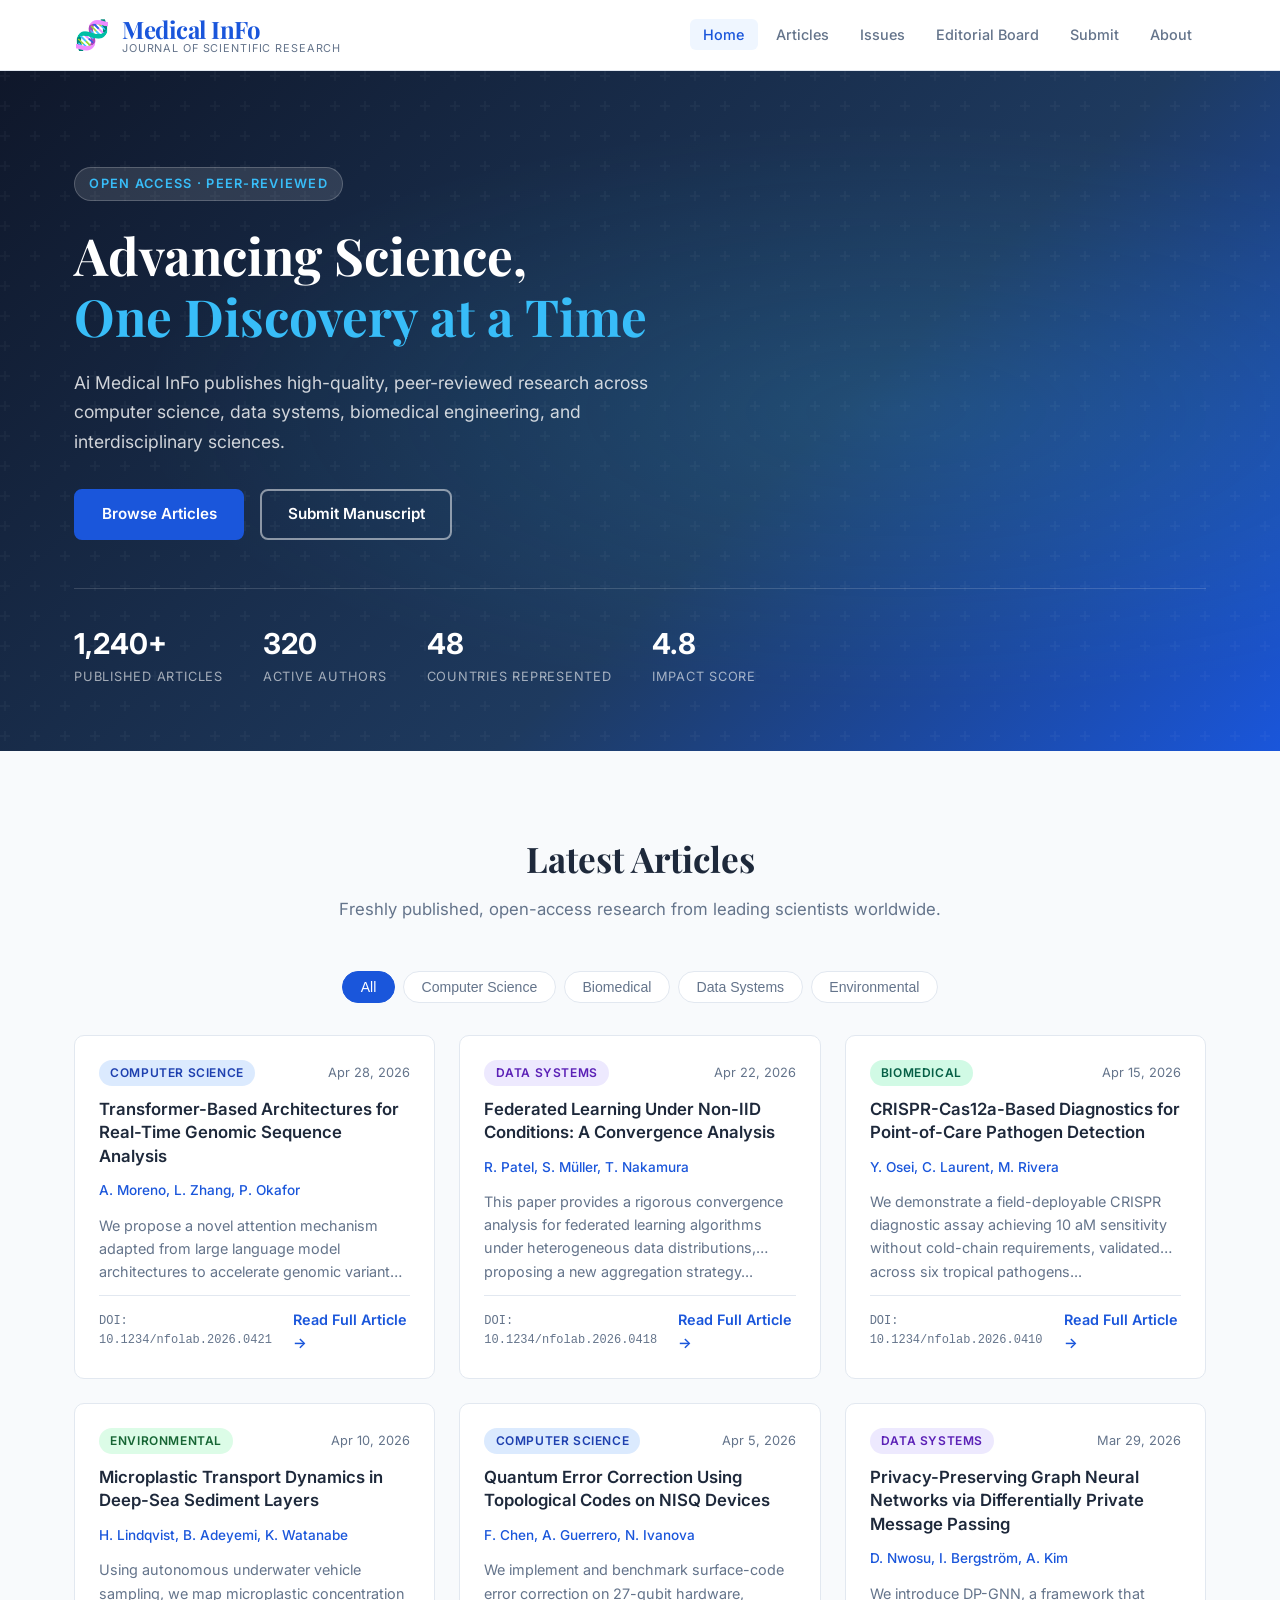
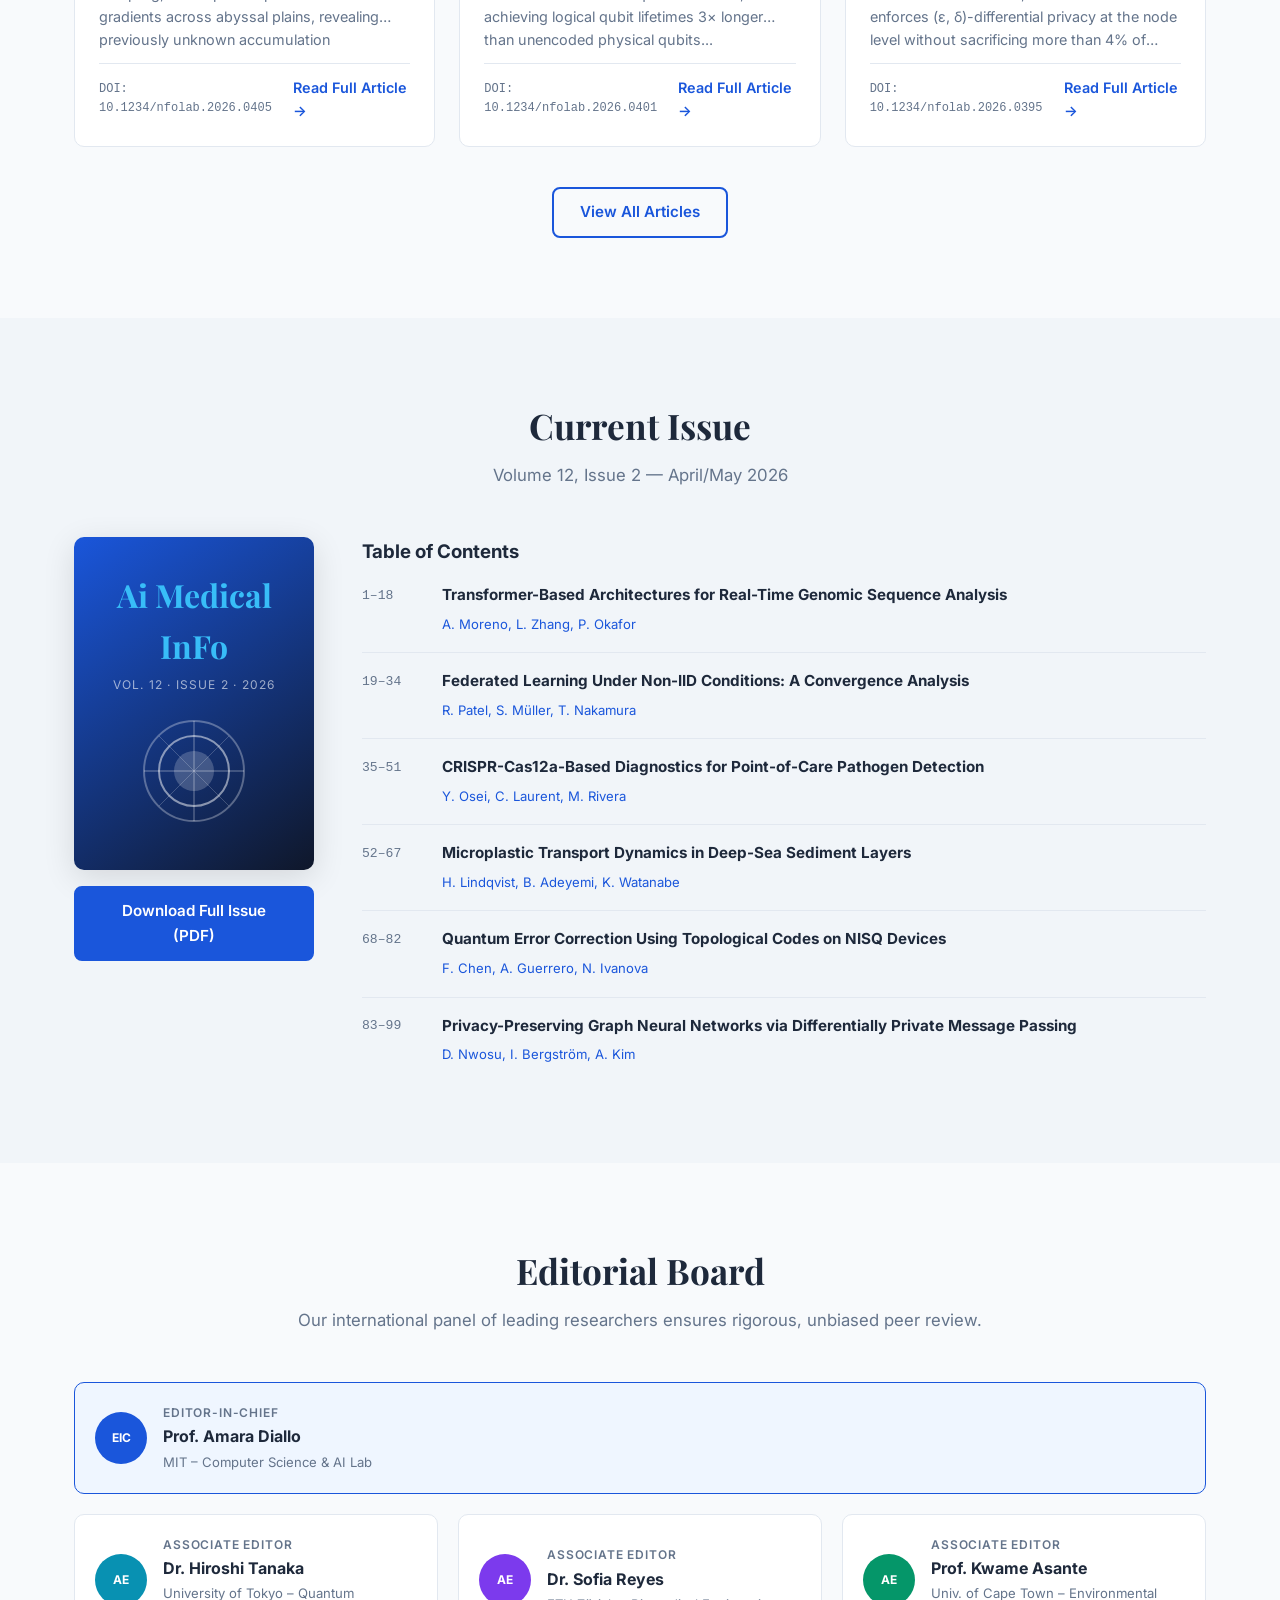
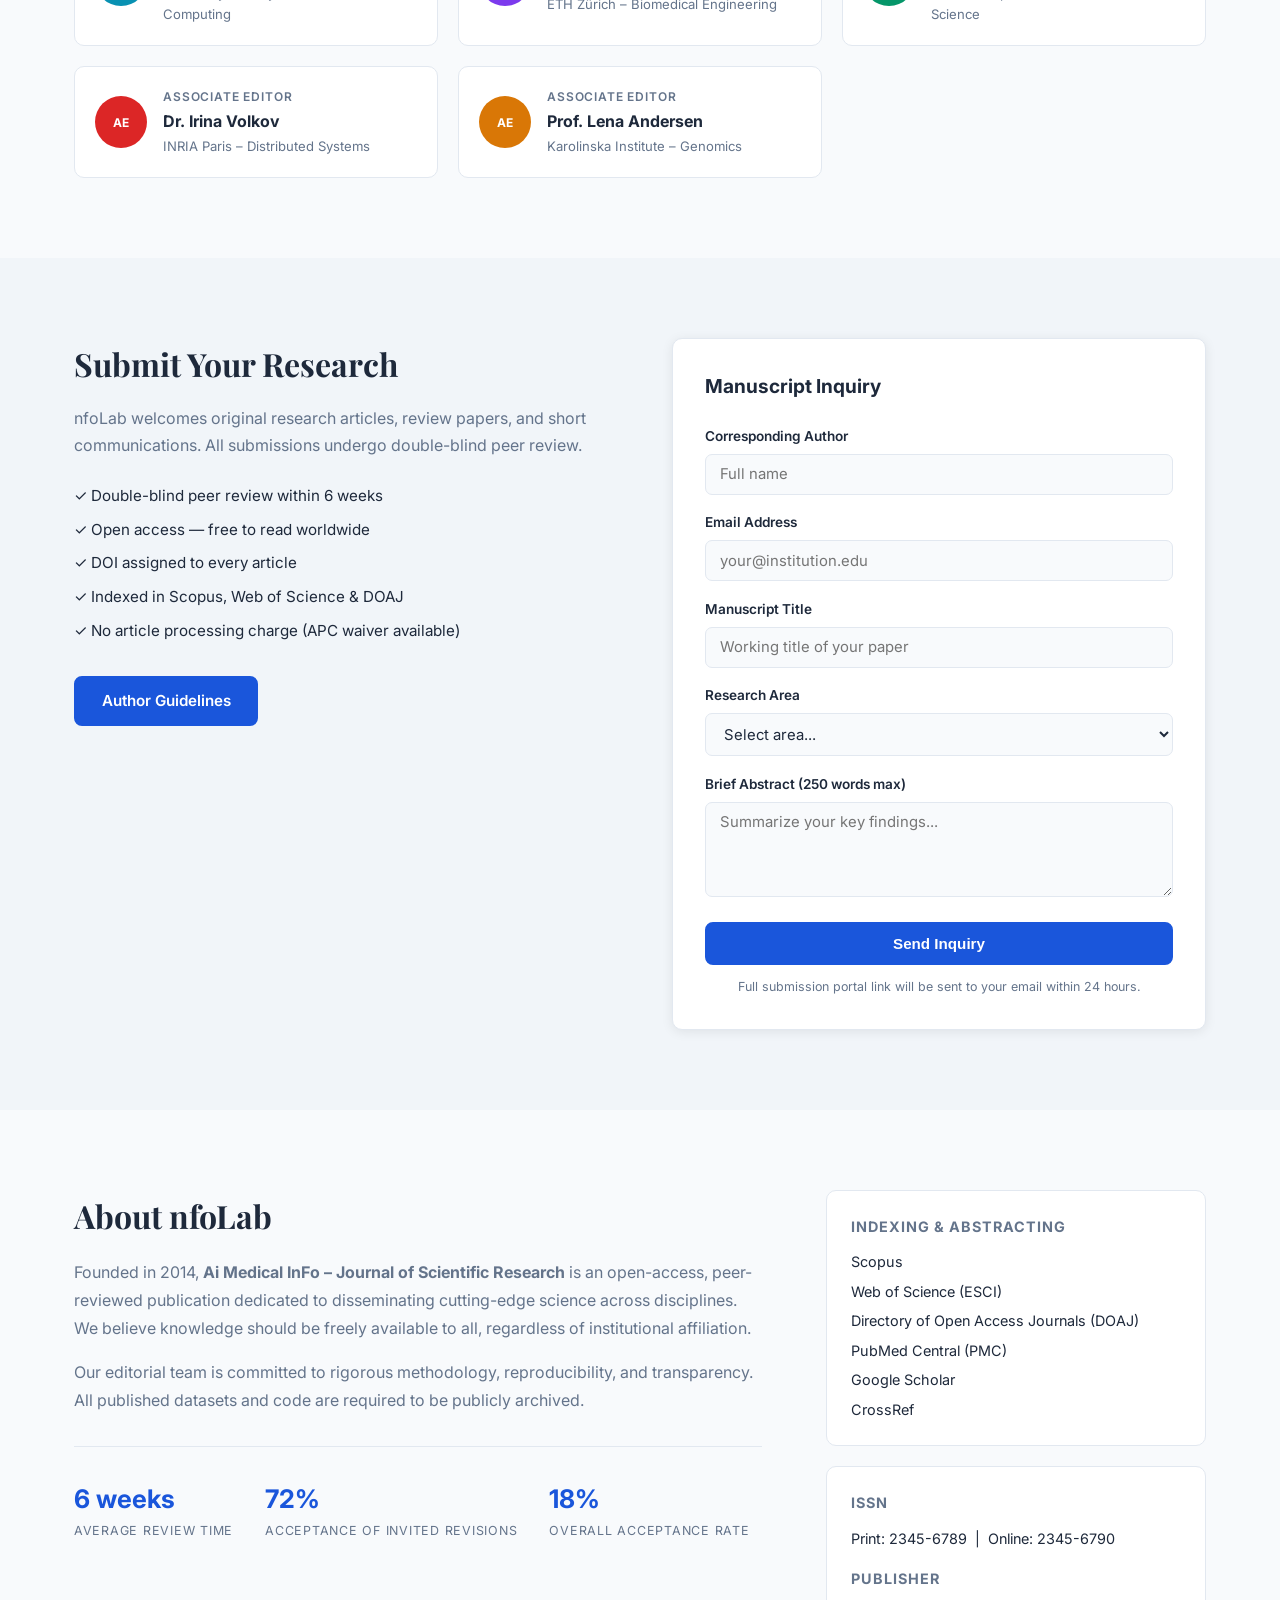
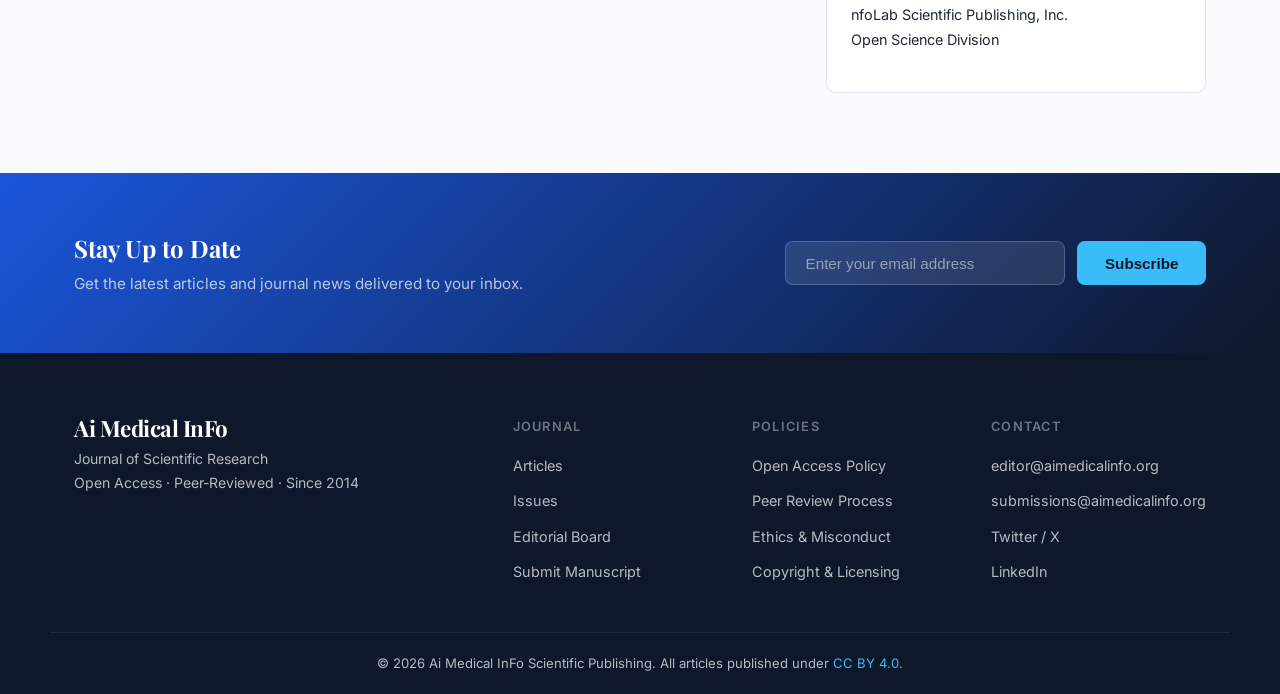
==== index.html @ b26bdb2f "Add Ai Medical InFo journal website" ====
<!DOCTYPE html>
<html lang="en">
<head>
  <meta charset="UTF-8" />
  <meta name="viewport" content="width=device-width, initial-scale=1.0" />
  <title>Ai Medical InFo – Journal of Scientific Research</title>
  <link rel="stylesheet" href="style.css" />
  <link href="https://fonts.googleapis.com/css2?family=Inter:wght@300;400;500;600;700&family=Playfair+Display:wght@600;700&display=swap" rel="stylesheet" />
</head>
<body>

  <!-- HEADER -->
  <header class="site-header">
    <div class="container header-inner">
      <div class="logo">
        <span class="logo-icon">&#x1F9EC;</span>
        <div>
          <span class="logo-name">Medical InFo</span>
          <span class="logo-subtitle">Journal of Scientific Research</span>
        </div>
      </div>
      <nav class="main-nav">
        <ul>
          <li><a href="#home" class="active">Home</a></li>
          <li><a href="#articles">Articles</a></li>
          <li><a href="#issues">Issues</a></li>
          <li><a href="#editorial">Editorial Board</a></li>
          <li><a href="#submit">Submit</a></li>
          <li><a href="#about">About</a></li>
        </ul>
      </nav>
      <button class="nav-toggle" id="navToggle">&#9776;</button>
    </div>
  </header>

  <!-- HERO -->
  <section class="hero" id="home">
    <div class="hero-bg"></div>
    <div class="container hero-content">
      <div class="hero-badge">Open Access · Peer-Reviewed</div>
      <h1>Advancing Science,<br /><span class="accent">One Discovery at a Time</span></h1>
      <p>Ai Medical InFo publishes high-quality, peer-reviewed research across computer science, data systems, biomedical engineering, and interdisciplinary sciences.</p>
      <div class="hero-actions">
        <a href="#articles" class="btn btn-primary">Browse Articles</a>
        <a href="#submit" class="btn btn-outline">Submit Manuscript</a>
      </div>
      <div class="hero-stats">
        <div class="stat"><span class="stat-num">1,240+</span><span class="stat-label">Published Articles</span></div>
        <div class="stat"><span class="stat-num">320</span><span class="stat-label">Active Authors</span></div>
        <div class="stat"><span class="stat-num">48</span><span class="stat-label">Countries Represented</span></div>
        <div class="stat"><span class="stat-num">4.8</span><span class="stat-label">Impact Score</span></div>
      </div>
    </div>
  </section>

  <!-- LATEST ARTICLES -->
  <section class="section" id="articles">
    <div class="container">
      <div class="section-header">
        <h2>Latest Articles</h2>
        <p>Freshly published, open-access research from leading scientists worldwide.</p>
      </div>
      <div class="articles-filter">
        <button class="filter-btn active" data-filter="all">All</button>
        <button class="filter-btn" data-filter="cs">Computer Science</button>
        <button class="filter-btn" data-filter="bio">Biomedical</button>
        <button class="filter-btn" data-filter="data">Data Systems</button>
        <button class="filter-btn" data-filter="env">Environmental</button>
      </div>
      <div class="articles-grid" id="articlesGrid">

        <article class="article-card" data-category="cs">
          <div class="article-meta">
            <span class="tag tag-cs">Computer Science</span>
            <span class="article-date">Apr 28, 2026</span>
          </div>
          <h3>Transformer-Based Architectures for Real-Time Genomic Sequence Analysis</h3>
          <p class="article-authors">A. Moreno, L. Zhang, P. Okafor</p>
          <p class="article-abstract">We propose a novel attention mechanism adapted from large language model architectures to accelerate genomic variant detection with 94.7% accuracy on benchmark datasets...</p>
          <div class="article-footer">
            <span class="article-doi">DOI: 10.1234/nfolab.2026.0421</span>
            <a href="#" class="btn-link">Read Full Article &rarr;</a>
          </div>
        </article>

        <article class="article-card" data-category="data">
          <div class="article-meta">
            <span class="tag tag-data">Data Systems</span>
            <span class="article-date">Apr 22, 2026</span>
          </div>
          <h3>Federated Learning Under Non-IID Conditions: A Convergence Analysis</h3>
          <p class="article-authors">R. Patel, S. Müller, T. Nakamura</p>
          <p class="article-abstract">This paper provides a rigorous convergence analysis for federated learning algorithms under heterogeneous data distributions, proposing a new aggregation strategy...</p>
          <div class="article-footer">
            <span class="article-doi">DOI: 10.1234/nfolab.2026.0418</span>
            <a href="#" class="btn-link">Read Full Article &rarr;</a>
          </div>
        </article>

        <article class="article-card" data-category="bio">
          <div class="article-meta">
            <span class="tag tag-bio">Biomedical</span>
            <span class="article-date">Apr 15, 2026</span>
          </div>
          <h3>CRISPR-Cas12a-Based Diagnostics for Point-of-Care Pathogen Detection</h3>
          <p class="article-authors">Y. Osei, C. Laurent, M. Rivera</p>
          <p class="article-abstract">We demonstrate a field-deployable CRISPR diagnostic assay achieving 10 aM sensitivity without cold-chain requirements, validated across six tropical pathogens...</p>
          <div class="article-footer">
            <span class="article-doi">DOI: 10.1234/nfolab.2026.0410</span>
            <a href="#" class="btn-link">Read Full Article &rarr;</a>
          </div>
        </article>

        <article class="article-card" data-category="env">
          <div class="article-meta">
            <span class="tag tag-env">Environmental</span>
            <span class="article-date">Apr 10, 2026</span>
          </div>
          <h3>Microplastic Transport Dynamics in Deep-Sea Sediment Layers</h3>
          <p class="article-authors">H. Lindqvist, B. Adeyemi, K. Watanabe</p>
          <p class="article-abstract">Using autonomous underwater vehicle sampling, we map microplastic concentration gradients across abyssal plains, revealing previously unknown accumulation mechanisms...</p>
          <div class="article-footer">
            <span class="article-doi">DOI: 10.1234/nfolab.2026.0405</span>
            <a href="#" class="btn-link">Read Full Article &rarr;</a>
          </div>
        </article>

        <article class="article-card" data-category="cs">
          <div class="article-meta">
            <span class="tag tag-cs">Computer Science</span>
            <span class="article-date">Apr 5, 2026</span>
          </div>
          <h3>Quantum Error Correction Using Topological Codes on NISQ Devices</h3>
          <p class="article-authors">F. Chen, A. Guerrero, N. Ivanova</p>
          <p class="article-abstract">We implement and benchmark surface-code error correction on 27-qubit hardware, achieving logical qubit lifetimes 3× longer than unencoded physical qubits...</p>
          <div class="article-footer">
            <span class="article-doi">DOI: 10.1234/nfolab.2026.0401</span>
            <a href="#" class="btn-link">Read Full Article &rarr;</a>
          </div>
        </article>

        <article class="article-card" data-category="data">
          <div class="article-meta">
            <span class="tag tag-data">Data Systems</span>
            <span class="article-date">Mar 29, 2026</span>
          </div>
          <h3>Privacy-Preserving Graph Neural Networks via Differentially Private Message Passing</h3>
          <p class="article-authors">D. Nwosu, I. Bergström, A. Kim</p>
          <p class="article-abstract">We introduce DP-GNN, a framework that enforces (ε, δ)-differential privacy at the node level without sacrificing more than 4% of predictive accuracy on social network tasks...</p>
          <div class="article-footer">
            <span class="article-doi">DOI: 10.1234/nfolab.2026.0395</span>
            <a href="#" class="btn-link">Read Full Article &rarr;</a>
          </div>
        </article>

      </div>
      <div class="center-btn">
        <a href="#" class="btn btn-outline">View All Articles</a>
      </div>
    </div>
  </section>

  <!-- CURRENT ISSUE -->
  <section class="section section-alt" id="issues">
    <div class="container">
      <div class="section-header">
        <h2>Current Issue</h2>
        <p>Volume 12, Issue 2 — April/May 2026</p>
      </div>
      <div class="issue-grid">
        <div class="issue-cover">
          <div class="cover-art">
            <div class="cover-title">Ai Medical InFo</div>
            <div class="cover-vol">Vol. 12 · Issue 2 · 2026</div>
            <div class="cover-img-placeholder">
              <svg viewBox="0 0 120 120" fill="none" xmlns="http://www.w3.org/2000/svg">
                <circle cx="60" cy="60" r="50" stroke="rgba(255,255,255,0.3)" stroke-width="2"/>
                <circle cx="60" cy="60" r="35" stroke="rgba(255,255,255,0.5)" stroke-width="2"/>
                <circle cx="60" cy="60" r="20" fill="rgba(255,255,255,0.2)"/>
                <line x1="10" y1="60" x2="110" y2="60" stroke="rgba(255,255,255,0.4)" stroke-width="1"/>
                <line x1="60" y1="10" x2="60" y2="110" stroke="rgba(255,255,255,0.4)" stroke-width="1"/>
                <line x1="25" y1="25" x2="95" y2="95" stroke="rgba(255,255,255,0.2)" stroke-width="1"/>
                <line x1="95" y1="25" x2="25" y2="95" stroke="rgba(255,255,255,0.2)" stroke-width="1"/>
              </svg>
            </div>
          </div>
          <a href="#" class="btn btn-primary" style="width:100%;text-align:center;margin-top:1rem;">Download Full Issue (PDF)</a>
        </div>
        <div class="issue-toc">
          <h3>Table of Contents</h3>
          <ul class="toc-list">
            <li>
              <span class="toc-pages">1–18</span>
              <div>
                <strong>Transformer-Based Architectures for Real-Time Genomic Sequence Analysis</strong>
                <span class="toc-authors">A. Moreno, L. Zhang, P. Okafor</span>
              </div>
            </li>
            <li>
              <span class="toc-pages">19–34</span>
              <div>
                <strong>Federated Learning Under Non-IID Conditions: A Convergence Analysis</strong>
                <span class="toc-authors">R. Patel, S. Müller, T. Nakamura</span>
              </div>
            </li>
            <li>
              <span class="toc-pages">35–51</span>
              <div>
                <strong>CRISPR-Cas12a-Based Diagnostics for Point-of-Care Pathogen Detection</strong>
                <span class="toc-authors">Y. Osei, C. Laurent, M. Rivera</span>
              </div>
            </li>
            <li>
              <span class="toc-pages">52–67</span>
              <div>
                <strong>Microplastic Transport Dynamics in Deep-Sea Sediment Layers</strong>
                <span class="toc-authors">H. Lindqvist, B. Adeyemi, K. Watanabe</span>
              </div>
            </li>
            <li>
              <span class="toc-pages">68–82</span>
              <div>
                <strong>Quantum Error Correction Using Topological Codes on NISQ Devices</strong>
                <span class="toc-authors">F. Chen, A. Guerrero, N. Ivanova</span>
              </div>
            </li>
            <li>
              <span class="toc-pages">83–99</span>
              <div>
                <strong>Privacy-Preserving Graph Neural Networks via Differentially Private Message Passing</strong>
                <span class="toc-authors">D. Nwosu, I. Bergström, A. Kim</span>
              </div>
            </li>
          </ul>
        </div>
      </div>
    </div>
  </section>

  <!-- EDITORIAL BOARD -->
  <section class="section" id="editorial">
    <div class="container">
      <div class="section-header">
        <h2>Editorial Board</h2>
        <p>Our international panel of leading researchers ensures rigorous, unbiased peer review.</p>
      </div>
      <div class="board-grid">

        <div class="board-card editor-in-chief">
          <div class="board-avatar" style="background:var(--color-primary)">EIC</div>
          <div class="board-info">
            <span class="board-role">Editor-in-Chief</span>
            <h4>Prof. Amara Diallo</h4>
            <p>MIT – Computer Science & AI Lab</p>
          </div>
        </div>

        <div class="board-card">
          <div class="board-avatar" style="background:#0891b2">AE</div>
          <div class="board-info">
            <span class="board-role">Associate Editor</span>
            <h4>Dr. Hiroshi Tanaka</h4>
            <p>University of Tokyo – Quantum Computing</p>
          </div>
        </div>

        <div class="board-card">
          <div class="board-avatar" style="background:#7c3aed">AE</div>
          <div class="board-info">
            <span class="board-role">Associate Editor</span>
            <h4>Dr. Sofia Reyes</h4>
            <p>ETH Zürich – Biomedical Engineering</p>
          </div>
        </div>

        <div class="board-card">
          <div class="board-avatar" style="background:#059669">AE</div>
          <div class="board-info">
            <span class="board-role">Associate Editor</span>
            <h4>Prof. Kwame Asante</h4>
            <p>Univ. of Cape Town – Environmental Science</p>
          </div>
        </div>

        <div class="board-card">
          <div class="board-avatar" style="background:#dc2626">AE</div>
          <div class="board-info">
            <span class="board-role">Associate Editor</span>
            <h4>Dr. Irina Volkov</h4>
            <p>INRIA Paris – Distributed Systems</p>
          </div>
        </div>

        <div class="board-card">
          <div class="board-avatar" style="background:#d97706">AE</div>
          <div class="board-info">
            <span class="board-role">Associate Editor</span>
            <h4>Prof. Lena Andersen</h4>
            <p>Karolinska Institute – Genomics</p>
          </div>
        </div>

      </div>
    </div>
  </section>

  <!-- SUBMIT -->
  <section class="section section-alt" id="submit">
    <div class="container">
      <div class="submit-grid">
        <div class="submit-info">
          <h2>Submit Your Research</h2>
          <p>nfoLab welcomes original research articles, review papers, and short communications. All submissions undergo double-blind peer review.</p>
          <ul class="submit-checklist">
            <li>&#10003; Double-blind peer review within 6 weeks</li>
            <li>&#10003; Open access — free to read worldwide</li>
            <li>&#10003; DOI assigned to every article</li>
            <li>&#10003; Indexed in Scopus, Web of Science & DOAJ</li>
            <li>&#10003; No article processing charge (APC waiver available)</li>
          </ul>
          <a href="#" class="btn btn-primary">Author Guidelines</a>
        </div>
        <div class="submit-form-wrap">
          <form class="submit-form" id="submitForm">
            <h3>Manuscript Inquiry</h3>
            <div class="form-group">
              <label for="authorName">Corresponding Author</label>
              <input type="text" id="authorName" placeholder="Full name" required />
            </div>
            <div class="form-group">
              <label for="authorEmail">Email Address</label>
              <input type="email" id="authorEmail" placeholder="your@institution.edu" required />
            </div>
            <div class="form-group">
              <label for="manuscriptTitle">Manuscript Title</label>
              <input type="text" id="manuscriptTitle" placeholder="Working title of your paper" required />
            </div>
            <div class="form-group">
              <label for="researchArea">Research Area</label>
              <select id="researchArea">
                <option value="">Select area...</option>
                <option>Computer Science</option>
                <option>Biomedical Engineering</option>
                <option>Data Systems</option>
                <option>Environmental Science</option>
                <option>Interdisciplinary</option>
                <option>Other</option>
              </select>
            </div>
            <div class="form-group">
              <label for="abstract">Brief Abstract (250 words max)</label>
              <textarea id="abstract" rows="4" placeholder="Summarize your key findings..."></textarea>
            </div>
            <button type="submit" class="btn btn-primary" style="width:100%">Send Inquiry</button>
            <p class="form-note">Full submission portal link will be sent to your email within 24 hours.</p>
          </form>
        </div>
      </div>
    </div>
  </section>

  <!-- ABOUT -->
  <section class="section" id="about">
    <div class="container">
      <div class="about-grid">
        <div>
          <h2>About nfoLab</h2>
          <p>Founded in 2014, <strong>Ai Medical InFo – Journal of Scientific Research</strong> is an open-access, peer-reviewed publication dedicated to disseminating cutting-edge science across disciplines. We believe knowledge should be freely available to all, regardless of institutional affiliation.</p>
          <p>Our editorial team is committed to rigorous methodology, reproducibility, and transparency. All published datasets and code are required to be publicly archived.</p>
          <div class="about-metrics">
            <div class="metric">
              <span class="metric-val">6 weeks</span>
              <span class="metric-label">Average review time</span>
            </div>
            <div class="metric">
              <span class="metric-val">72%</span>
              <span class="metric-label">Acceptance of invited revisions</span>
            </div>
            <div class="metric">
              <span class="metric-val">18%</span>
              <span class="metric-label">Overall acceptance rate</span>
            </div>
          </div>
        </div>
        <div class="about-aside">
          <div class="about-card">
            <h4>Indexing & Abstracting</h4>
            <ul>
              <li>Scopus</li>
              <li>Web of Science (ESCI)</li>
              <li>Directory of Open Access Journals (DOAJ)</li>
              <li>PubMed Central (PMC)</li>
              <li>Google Scholar</li>
              <li>CrossRef</li>
            </ul>
          </div>
          <div class="about-card">
            <h4>ISSN</h4>
            <p>Print: 2345-6789 &nbsp;|&nbsp; Online: 2345-6790</p>
            <h4 style="margin-top:1rem">Publisher</h4>
            <p>nfoLab Scientific Publishing, Inc.<br />Open Science Division</p>
          </div>
        </div>
      </div>
    </div>
  </section>

  <!-- NEWSLETTER -->
  <section class="newsletter-section">
    <div class="container newsletter-inner">
      <div>
        <h3>Stay Up to Date</h3>
        <p>Get the latest articles and journal news delivered to your inbox.</p>
      </div>
      <form class="newsletter-form" id="newsletterForm">
        <input type="email" placeholder="Enter your email address" required />
        <button type="submit" class="btn btn-primary">Subscribe</button>
      </form>
    </div>
  </section>

  <!-- FOOTER -->
  <footer class="site-footer">
    <div class="container footer-inner">
      <div class="footer-brand">
        <span class="logo-name" style="font-size:1.4rem">Ai Medical InFo</span>
        <p>Journal of Scientific Research<br />Open Access · Peer-Reviewed · Since 2014</p>
      </div>
      <div class="footer-links">
        <h5>Journal</h5>
        <ul>
          <li><a href="#articles">Articles</a></li>
          <li><a href="#issues">Issues</a></li>
          <li><a href="#editorial">Editorial Board</a></li>
          <li><a href="#submit">Submit Manuscript</a></li>
        </ul>
      </div>
      <div class="footer-links">
        <h5>Policies</h5>
        <ul>
          <li><a href="#">Open Access Policy</a></li>
          <li><a href="#">Peer Review Process</a></li>
          <li><a href="#">Ethics &amp; Misconduct</a></li>
          <li><a href="#">Copyright &amp; Licensing</a></li>
        </ul>
      </div>
      <div class="footer-links">
        <h5>Contact</h5>
        <ul>
          <li><a href="mailto:editor@aimedicalinfo.org">editor@aimedicalinfo.org</a></li>
          <li><a href="mailto:submissions@aimedicalinfo.org">submissions@aimedicalinfo.org</a></li>
          <li><a href="#">Twitter / X</a></li>
          <li><a href="#">LinkedIn</a></li>
        </ul>
      </div>
    </div>
    <div class="footer-bottom">
      <div class="container">
        <p>&copy; 2026 Ai Medical InFo Scientific Publishing. All articles published under <a href="#">CC BY 4.0</a>.</p>
      </div>
    </div>
  </footer>

  <script src="main.js"></script>
</body>
</html>
---- style.css ----
/* ===== RESET & BASE ===== */
*, *::before, *::after { box-sizing: border-box; margin: 0; padding: 0; }

:root {
  --color-primary: #1a56db;
  --color-primary-dark: #1044b5;
  --color-accent: #38bdf8;
  --color-bg: #f8fafc;
  --color-surface: #ffffff;
  --color-text: #1e293b;
  --color-muted: #64748b;
  --color-border: #e2e8f0;
  --radius: 10px;
  --shadow: 0 2px 12px rgba(0,0,0,.08);
  --shadow-lg: 0 8px 32px rgba(0,0,0,.12);
  --font-body: 'Inter', system-ui, sans-serif;
  --font-display: 'Playfair Display', Georgia, serif;
}

html { scroll-behavior: smooth; }

body {
  font-family: var(--font-body);
  color: var(--color-text);
  background: var(--color-bg);
  line-height: 1.6;
  font-size: 1rem;
}

a { color: inherit; text-decoration: none; }
img { max-width: 100%; display: block; }
ul { list-style: none; }

.container {
  max-width: 1180px;
  margin: 0 auto;
  padding: 0 1.5rem;
}

/* ===== HEADER ===== */
.site-header {
  position: sticky;
  top: 0;
  z-index: 100;
  background: rgba(255,255,255,0.95);
  backdrop-filter: blur(8px);
  border-bottom: 1px solid var(--color-border);
}

.header-inner {
  display: flex;
  align-items: center;
  justify-content: space-between;
  height: 70px;
  gap: 1rem;
}

.logo {
  display: flex;
  align-items: center;
  gap: .75rem;
}

.logo-icon { font-size: 1.8rem; }

.logo-name {
  display: block;
  font-family: var(--font-display);
  font-size: 1.5rem;
  font-weight: 700;
  color: var(--color-primary);
  letter-spacing: -0.5px;
  line-height: 1;
}

.logo-subtitle {
  display: block;
  font-size: .68rem;
  color: var(--color-muted);
  text-transform: uppercase;
  letter-spacing: .08em;
  line-height: 1;
  margin-top: 2px;
}

.main-nav ul {
  display: flex;
  gap: .25rem;
}

.main-nav a {
  padding: .45rem .85rem;
  border-radius: 6px;
  font-size: .9rem;
  font-weight: 500;
  color: var(--color-muted);
  transition: color .2s, background .2s;
}

.main-nav a:hover,
.main-nav a.active {
  color: var(--color-primary);
  background: #eff6ff;
}

.nav-toggle {
  display: none;
  background: none;
  border: none;
  font-size: 1.5rem;
  cursor: pointer;
  color: var(--color-text);
}

/* ===== HERO ===== */
.hero {
  position: relative;
  overflow: hidden;
  padding: 6rem 0 4rem;
  background: linear-gradient(135deg, #0f172a 0%, #1e3a5f 60%, #1a56db 100%);
  color: #fff;
}

.hero-bg {
  position: absolute;
  inset: 0;
  background: radial-gradient(ellipse at 70% 50%, rgba(56,189,248,.15) 0%, transparent 60%),
              url("data:image/svg+xml,%3Csvg width='60' height='60' viewBox='0 0 60 60' xmlns='http://www.w3.org/2000/svg'%3E%3Cg fill='none' fill-rule='evenodd'%3E%3Cg fill='%23ffffff' fill-opacity='0.03'%3E%3Cpath d='M36 34v-4h-2v4h-4v2h4v4h2v-4h4v-2h-4zm0-30V0h-2v4h-4v2h4v4h2V6h4V4h-4zM6 34v-4H4v4H0v2h4v4h2v-4h4v-2H6zM6 4V0H4v4H0v2h4v4h2V6h4V4H6z'/%3E%3C/g%3E%3C/g%3E%3C/svg%3E");
}

.hero-content {
  position: relative;
}

.hero-badge {
  display: inline-block;
  background: rgba(255,255,255,.12);
  border: 1px solid rgba(255,255,255,.2);
  color: var(--color-accent);
  font-size: .8rem;
  font-weight: 600;
  text-transform: uppercase;
  letter-spacing: .1em;
  padding: .35rem .9rem;
  border-radius: 999px;
  margin-bottom: 1.5rem;
}

.hero h1 {
  font-family: var(--font-display);
  font-size: clamp(2rem, 5vw, 3.2rem);
  font-weight: 700;
  line-height: 1.2;
  margin-bottom: 1.25rem;
}

.hero h1 .accent { color: var(--color-accent); }

.hero p {
  font-size: 1.1rem;
  color: rgba(255,255,255,.8);
  max-width: 580px;
  margin-bottom: 2rem;
  line-height: 1.7;
}

.hero-actions {
  display: flex;
  gap: 1rem;
  flex-wrap: wrap;
  margin-bottom: 3rem;
}

.hero-stats {
  display: flex;
  gap: 2.5rem;
  flex-wrap: wrap;
  padding-top: 2rem;
  border-top: 1px solid rgba(255,255,255,.15);
}

.stat-num {
  display: block;
  font-size: 1.8rem;
  font-weight: 700;
  color: #fff;
}

.stat-label {
  display: block;
  font-size: .8rem;
  color: rgba(255,255,255,.6);
  text-transform: uppercase;
  letter-spacing: .06em;
}

/* ===== BUTTONS ===== */
.btn {
  display: inline-block;
  padding: .7rem 1.6rem;
  border-radius: 8px;
  font-weight: 600;
  font-size: .95rem;
  cursor: pointer;
  transition: all .2s;
  border: 2px solid transparent;
}

.btn-primary {
  background: var(--color-primary);
  color: #fff;
  border-color: var(--color-primary);
}

.btn-primary:hover {
  background: var(--color-primary-dark);
  border-color: var(--color-primary-dark);
  transform: translateY(-1px);
  box-shadow: 0 4px 14px rgba(26,86,219,.4);
}

.btn-outline {
  background: transparent;
  color: #fff;
  border-color: rgba(255,255,255,.5);
}

.btn-outline:hover {
  background: rgba(255,255,255,.1);
  border-color: #fff;
}

.btn-link {
  color: var(--color-primary);
  font-weight: 600;
  font-size: .9rem;
  transition: color .2s;
}

.btn-link:hover { color: var(--color-primary-dark); text-decoration: underline; }

/* ===== SECTIONS ===== */
.section { padding: 5rem 0; }
.section-alt { background: #f1f5f9; }

.section-header {
  text-align: center;
  margin-bottom: 3rem;
}

.section-header h2 {
  font-family: var(--font-display);
  font-size: clamp(1.6rem, 3vw, 2.2rem);
  font-weight: 700;
  margin-bottom: .5rem;
}

.section-header p {
  color: var(--color-muted);
  font-size: 1.05rem;
}

.center-btn { text-align: center; margin-top: 2.5rem; }
.center-btn .btn-outline {
  color: var(--color-primary);
  border-color: var(--color-primary);
}
.center-btn .btn-outline:hover { background: #eff6ff; }

/* ===== ARTICLE FILTER ===== */
.articles-filter {
  display: flex;
  gap: .5rem;
  flex-wrap: wrap;
  margin-bottom: 2rem;
  justify-content: center;
}

.filter-btn {
  padding: .45rem 1.1rem;
  border-radius: 999px;
  border: 1px solid var(--color-border);
  background: var(--color-surface);
  color: var(--color-muted);
  font-size: .88rem;
  font-weight: 500;
  cursor: pointer;
  transition: all .2s;
}

.filter-btn:hover { border-color: var(--color-primary); color: var(--color-primary); }
.filter-btn.active { background: var(--color-primary); color: #fff; border-color: var(--color-primary); }

/* ===== ARTICLES GRID ===== */
.articles-grid {
  display: grid;
  grid-template-columns: repeat(auto-fill, minmax(340px, 1fr));
  gap: 1.5rem;
}

.article-card {
  background: var(--color-surface);
  border: 1px solid var(--color-border);
  border-radius: var(--radius);
  padding: 1.5rem;
  transition: box-shadow .2s, transform .2s;
  display: flex;
  flex-direction: column;
  gap: .75rem;
}

.article-card:hover {
  box-shadow: var(--shadow-lg);
  transform: translateY(-3px);
}

.article-card.hidden { display: none; }

.article-meta {
  display: flex;
  align-items: center;
  justify-content: space-between;
  gap: .5rem;
}

.article-date { font-size: .8rem; color: var(--color-muted); }

.tag {
  display: inline-block;
  padding: .2rem .7rem;
  border-radius: 999px;
  font-size: .75rem;
  font-weight: 600;
  text-transform: uppercase;
  letter-spacing: .05em;
}

.tag-cs   { background: #dbeafe; color: #1e40af; }
.tag-bio  { background: #d1fae5; color: #065f46; }
.tag-data { background: #ede9fe; color: #5b21b6; }
.tag-env  { background: #dcfce7; color: #166534; }

.article-card h3 {
  font-size: 1.05rem;
  font-weight: 600;
  line-height: 1.4;
  color: var(--color-text);
}

.article-authors {
  font-size: .85rem;
  color: var(--color-primary);
  font-weight: 500;
}

.article-abstract {
  font-size: .9rem;
  color: var(--color-muted);
  line-height: 1.6;
  flex: 1;
  display: -webkit-box;
  -webkit-line-clamp: 3;
  -webkit-box-orient: vertical;
  overflow: hidden;
}

.article-footer {
  display: flex;
  align-items: center;
  justify-content: space-between;
  padding-top: .75rem;
  border-top: 1px solid var(--color-border);
  gap: .5rem;
}

.article-doi { font-size: .75rem; color: var(--color-muted); font-family: monospace; }

/* ===== ISSUE ===== */
.issue-grid {
  display: grid;
  grid-template-columns: 240px 1fr;
  gap: 3rem;
  align-items: start;
}

.cover-art {
  background: linear-gradient(145deg, #1a56db, #0f172a);
  border-radius: var(--radius);
  padding: 2rem 1.5rem;
  text-align: center;
  color: #fff;
  box-shadow: var(--shadow-lg);
}

.cover-title {
  font-family: var(--font-display);
  font-size: 2rem;
  font-weight: 700;
  color: var(--color-accent);
}

.cover-vol {
  font-size: .75rem;
  text-transform: uppercase;
  letter-spacing: .1em;
  color: rgba(255,255,255,.6);
  margin: .25rem 0 1rem;
}

.cover-img-placeholder svg { width: 100%; max-width: 120px; margin: 0 auto; }

.toc-list { display: flex; flex-direction: column; gap: 0; }

.toc-list li {
  display: flex;
  gap: 1.25rem;
  align-items: flex-start;
  padding: 1rem 0;
  border-bottom: 1px solid var(--color-border);
}

.toc-list li:last-child { border-bottom: none; }

.toc-pages {
  min-width: 60px;
  font-size: .82rem;
  color: var(--color-muted);
  font-family: monospace;
  padding-top: .1rem;
}

.toc-list strong { font-size: .95rem; display: block; margin-bottom: .2rem; }
.toc-authors { font-size: .82rem; color: var(--color-primary); }

/* ===== EDITORIAL BOARD ===== */
.board-grid {
  display: grid;
  grid-template-columns: repeat(auto-fill, minmax(280px, 1fr));
  gap: 1.25rem;
}

.board-card {
  display: flex;
  align-items: center;
  gap: 1rem;
  background: var(--color-surface);
  border: 1px solid var(--color-border);
  border-radius: var(--radius);
  padding: 1.25rem;
  transition: box-shadow .2s;
}

.board-card:hover { box-shadow: var(--shadow); }

.editor-in-chief {
  grid-column: 1 / -1;
  border-color: var(--color-primary);
  background: #eff6ff;
}

.board-avatar {
  width: 52px;
  height: 52px;
  border-radius: 50%;
  display: flex;
  align-items: center;
  justify-content: center;
  font-size: .75rem;
  font-weight: 700;
  color: #fff;
  flex-shrink: 0;
}

.board-role {
  display: block;
  font-size: .75rem;
  text-transform: uppercase;
  letter-spacing: .07em;
  color: var(--color-muted);
  font-weight: 600;
}

.board-info h4 { font-size: 1rem; margin: .15rem 0 .1rem; }
.board-info p { font-size: .82rem; color: var(--color-muted); }

/* ===== SUBMIT ===== */
.submit-grid {
  display: grid;
  grid-template-columns: 1fr 1fr;
  gap: 4rem;
  align-items: start;
}

.submit-info h2 {
  font-family: var(--font-display);
  font-size: clamp(1.5rem, 3vw, 2rem);
  margin-bottom: 1rem;
}

.submit-info p { color: var(--color-muted); margin-bottom: 1.5rem; line-height: 1.7; }

.submit-checklist {
  display: flex;
  flex-direction: column;
  gap: .6rem;
  margin-bottom: 2rem;
}

.submit-checklist li {
  font-size: .95rem;
  color: var(--color-text);
  display: flex;
  gap: .6rem;
  align-items: center;
}

.submit-checklist li::before { content: none; }

.submit-form-wrap {
  background: var(--color-surface);
  border: 1px solid var(--color-border);
  border-radius: var(--radius);
  padding: 2rem;
  box-shadow: var(--shadow);
}

.submit-form h3 {
  font-size: 1.2rem;
  font-weight: 700;
  margin-bottom: 1.5rem;
}

.form-group { margin-bottom: 1.1rem; }

.form-group label {
  display: block;
  font-size: .85rem;
  font-weight: 600;
  margin-bottom: .4rem;
  color: var(--color-text);
}

.form-group input,
.form-group select,
.form-group textarea {
  width: 100%;
  padding: .65rem .9rem;
  border: 1px solid var(--color-border);
  border-radius: 7px;
  font-size: .93rem;
  font-family: var(--font-body);
  color: var(--color-text);
  background: var(--color-bg);
  transition: border-color .2s, box-shadow .2s;
  outline: none;
  resize: vertical;
}

.form-group input:focus,
.form-group select:focus,
.form-group textarea:focus {
  border-color: var(--color-primary);
  box-shadow: 0 0 0 3px rgba(26,86,219,.12);
}

.form-note {
  margin-top: .75rem;
  font-size: .78rem;
  color: var(--color-muted);
  text-align: center;
}

/* ===== ABOUT ===== */
.about-grid {
  display: grid;
  grid-template-columns: 1fr 380px;
  gap: 4rem;
  align-items: start;
}

.about-grid h2 {
  font-family: var(--font-display);
  font-size: clamp(1.5rem, 3vw, 2rem);
  margin-bottom: 1rem;
}

.about-grid p {
  color: var(--color-muted);
  margin-bottom: 1rem;
  line-height: 1.75;
}

.about-metrics {
  display: flex;
  gap: 2rem;
  margin-top: 2rem;
  padding-top: 2rem;
  border-top: 1px solid var(--color-border);
  flex-wrap: wrap;
}

.metric-val {
  display: block;
  font-size: 1.6rem;
  font-weight: 700;
  color: var(--color-primary);
}

.metric-label {
  display: block;
  font-size: .78rem;
  color: var(--color-muted);
  text-transform: uppercase;
  letter-spacing: .06em;
  margin-top: .1rem;
}

.about-aside { display: flex; flex-direction: column; gap: 1.25rem; }

.about-card {
  background: var(--color-surface);
  border: 1px solid var(--color-border);
  border-radius: var(--radius);
  padding: 1.5rem;
}

.about-card h4 {
  font-size: .9rem;
  text-transform: uppercase;
  letter-spacing: .07em;
  color: var(--color-muted);
  font-weight: 700;
  margin-bottom: .75rem;
}

.about-card ul { display: flex; flex-direction: column; gap: .4rem; }
.about-card ul li { font-size: .9rem; color: var(--color-text); }
.about-card p { font-size: .9rem; color: var(--color-text); }

/* ===== NEWSLETTER ===== */
.newsletter-section {
  background: linear-gradient(135deg, #1a56db, #0f172a);
  padding: 3.5rem 0;
  color: #fff;
}

.newsletter-inner {
  display: flex;
  align-items: center;
  justify-content: space-between;
  gap: 2rem;
  flex-wrap: wrap;
}

.newsletter-inner h3 {
  font-family: var(--font-display);
  font-size: 1.5rem;
  margin-bottom: .3rem;
}

.newsletter-inner p {
  color: rgba(255,255,255,.7);
  font-size: .95rem;
}

.newsletter-form {
  display: flex;
  gap: .75rem;
  flex-wrap: wrap;
}

.newsletter-form input {
  padding: .7rem 1.2rem;
  border-radius: 8px;
  border: none;
  outline: none;
  font-size: .95rem;
  min-width: 280px;
  background: rgba(255,255,255,.1);
  color: #fff;
  border: 1px solid rgba(255,255,255,.2);
}

.newsletter-form input::placeholder { color: rgba(255,255,255,.5); }
.newsletter-form input:focus { border-color: var(--color-accent); background: rgba(255,255,255,.15); }

.newsletter-form .btn-primary { background: var(--color-accent); color: #0f172a; border-color: var(--color-accent); font-weight: 700; }
.newsletter-form .btn-primary:hover { background: #7dd3fc; border-color: #7dd3fc; }

/* ===== FOOTER ===== */
.site-footer {
  background: #0f172a;
  color: rgba(255,255,255,.7);
  padding-top: 4rem;
}

.footer-inner {
  display: grid;
  grid-template-columns: 2fr 1fr 1fr 1fr;
  gap: 2.5rem;
  padding-bottom: 3rem;
  border-bottom: 1px solid rgba(255,255,255,.08);
}

.footer-brand .logo-name { color: #fff; }
.footer-brand p { margin-top: .5rem; font-size: .88rem; line-height: 1.7; }

.footer-links h5 {
  font-size: .8rem;
  text-transform: uppercase;
  letter-spacing: .1em;
  color: rgba(255,255,255,.4);
  font-weight: 600;
  margin-bottom: 1rem;
}

.footer-links ul { display: flex; flex-direction: column; gap: .6rem; }
.footer-links a { font-size: .9rem; transition: color .2s; }
.footer-links a:hover { color: #fff; }

.footer-bottom {
  padding: 1.25rem 0;
  text-align: center;
}

.footer-bottom p { font-size: .82rem; }
.footer-bottom a { color: var(--color-accent); }
.footer-bottom a:hover { text-decoration: underline; }

/* ===== NOTIFICATIONS ===== */
.toast {
  position: fixed;
  bottom: 2rem;
  right: 2rem;
  background: #1e293b;
  color: #fff;
  padding: 1rem 1.5rem;
  border-radius: var(--radius);
  box-shadow: var(--shadow-lg);
  font-size: .93rem;
  z-index: 999;
  animation: slideIn .3s ease;
  border-left: 4px solid var(--color-accent);
}

@keyframes slideIn {
  from { transform: translateY(20px); opacity: 0; }
  to   { transform: translateY(0);    opacity: 1; }
}

/* ===== RESPONSIVE ===== */
@media (max-width: 900px) {
  .main-nav { display: none; }
  .main-nav.open { display: flex; }
  .main-nav ul { flex-direction: column; gap: .25rem; }

  .nav-toggle { display: block; }

  .site-header.nav-open .main-nav {
    display: flex;
    position: absolute;
    top: 70px;
    left: 0;
    right: 0;
    background: #fff;
    border-bottom: 1px solid var(--color-border);
    padding: 1rem 1.5rem;
  }

  .header-inner { position: relative; }

  .issue-grid,
  .submit-grid,
  .about-grid { grid-template-columns: 1fr; gap: 2rem; }

  .footer-inner { grid-template-columns: 1fr 1fr; gap: 2rem; }

  .hero { padding: 4rem 0 3rem; }
}

@media (max-width: 600px) {
  .articles-grid { grid-template-columns: 1fr; }
  .footer-inner { grid-template-columns: 1fr; }
  .hero-stats { gap: 1.5rem; }
  .about-metrics { gap: 1.5rem; }
  .board-grid { grid-template-columns: 1fr; }
  .editor-in-chief { grid-column: 1; }
  .newsletter-form input { min-width: 100%; }
  .newsletter-form { width: 100%; }
}
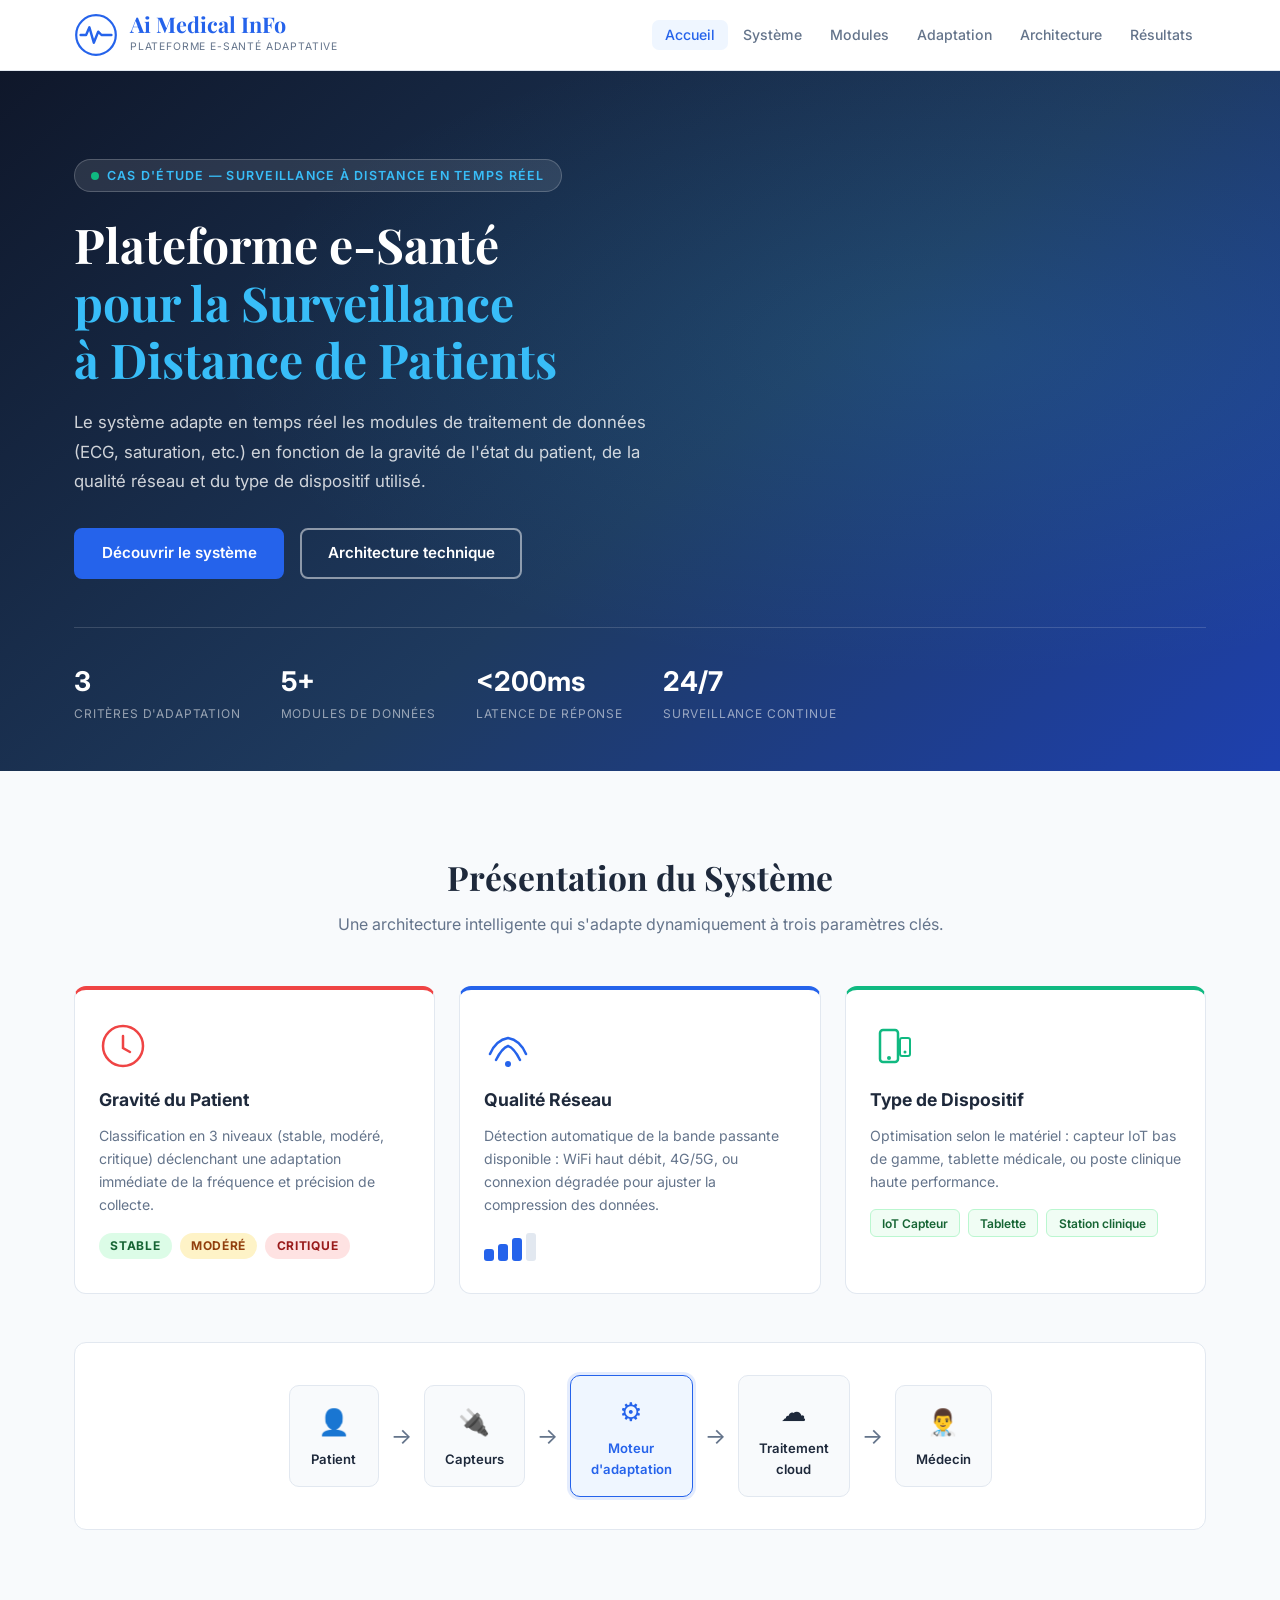
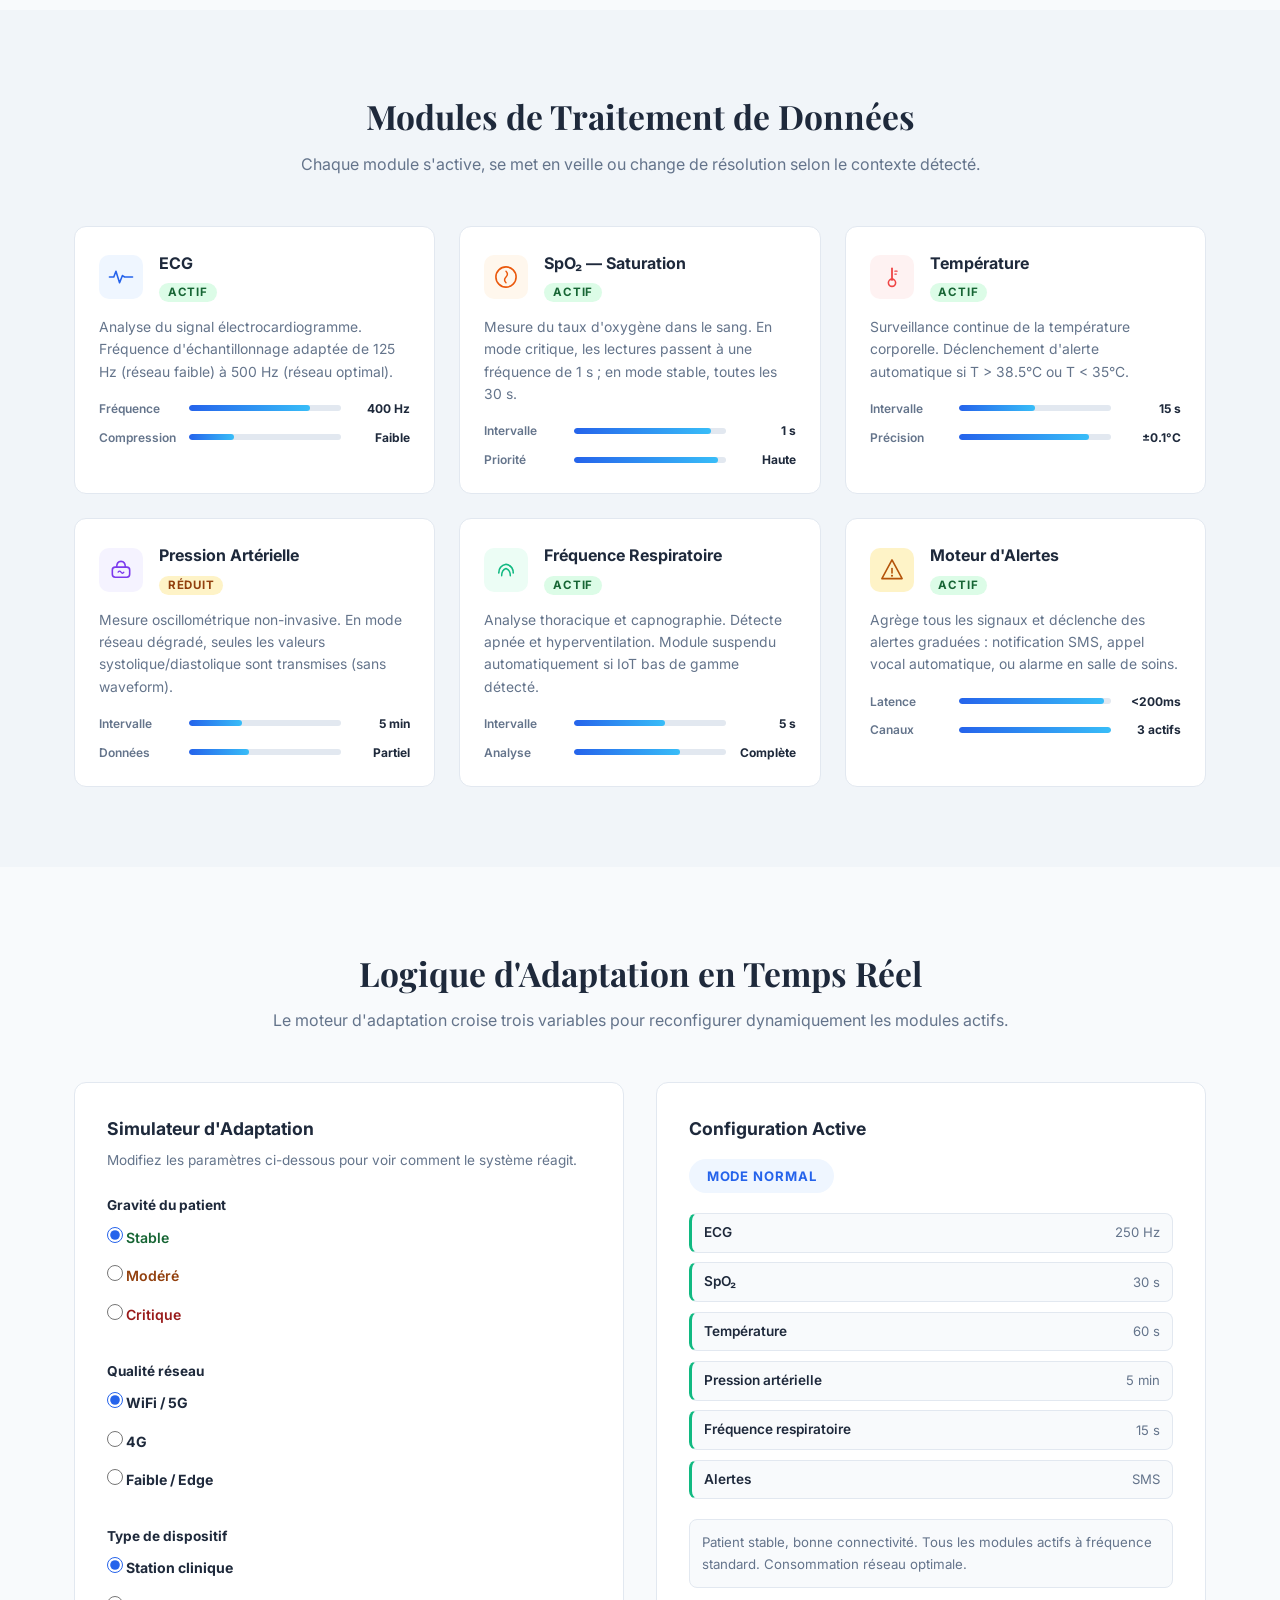
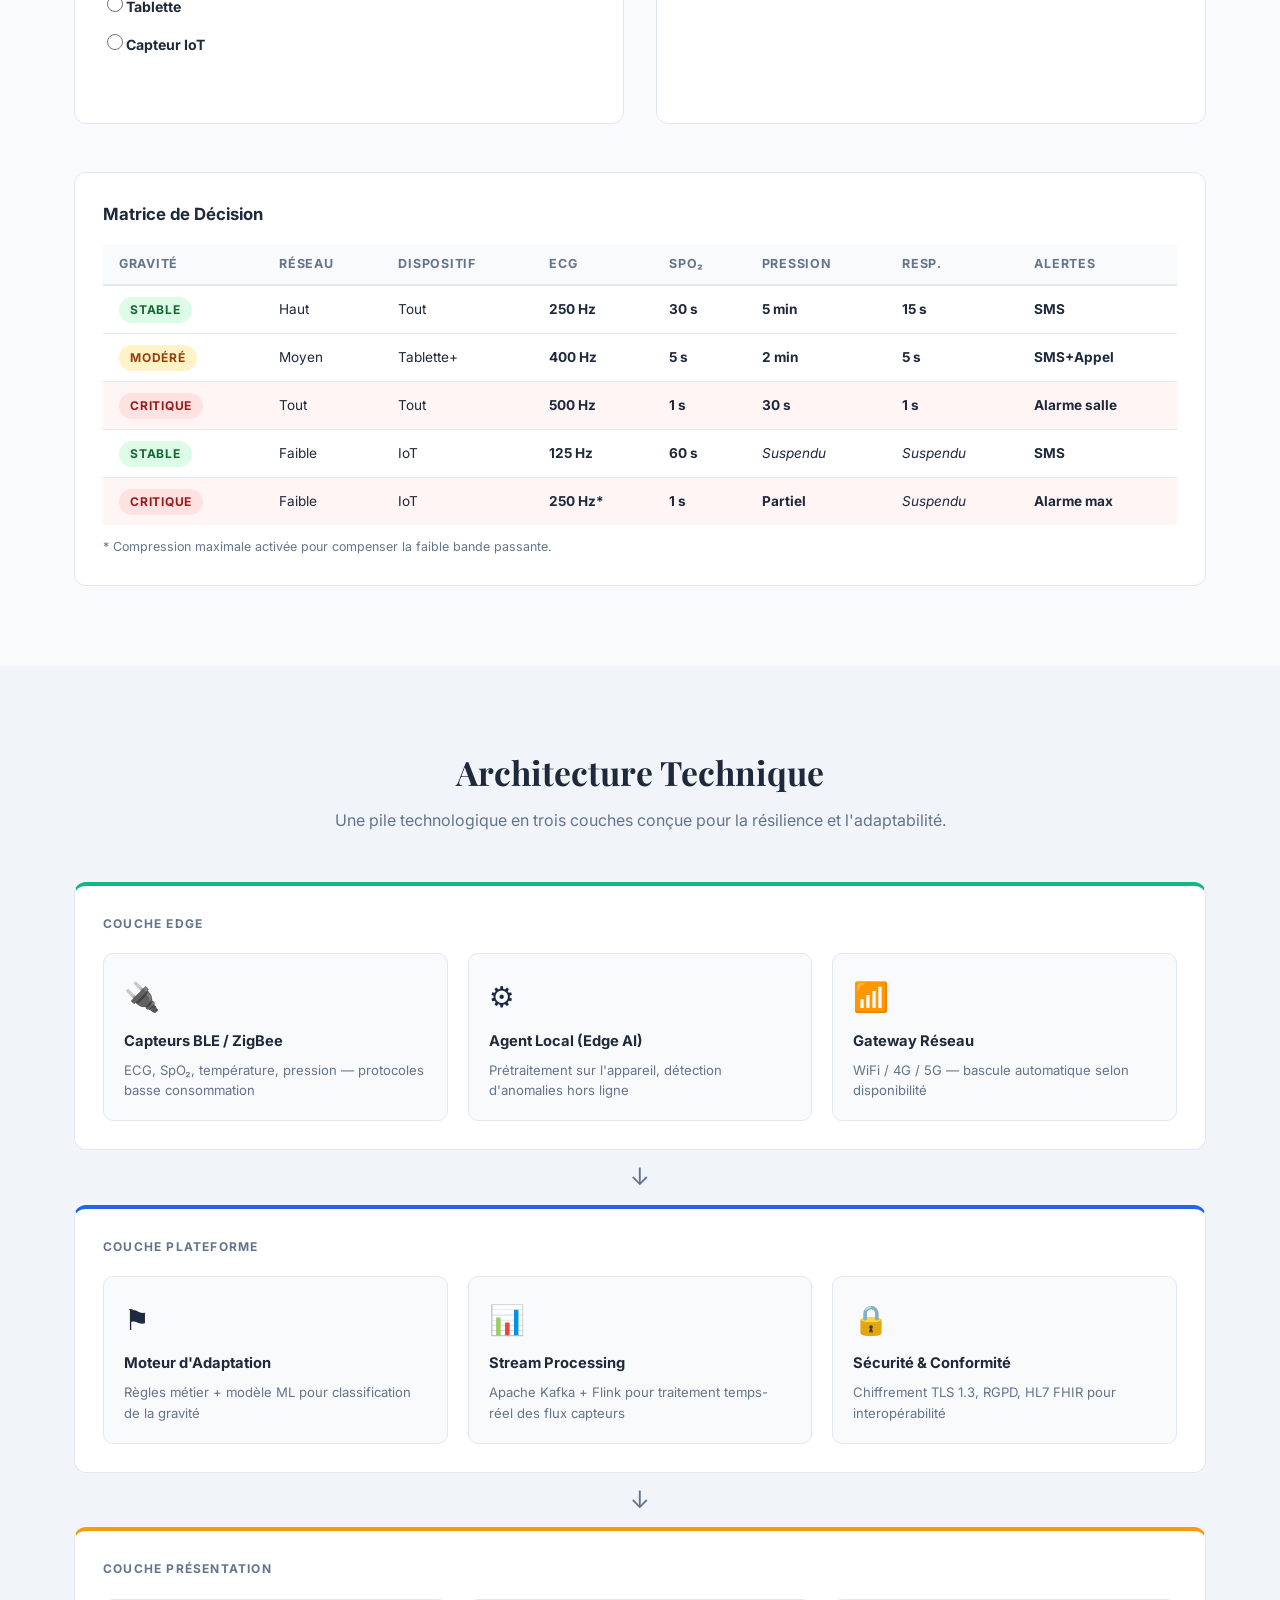
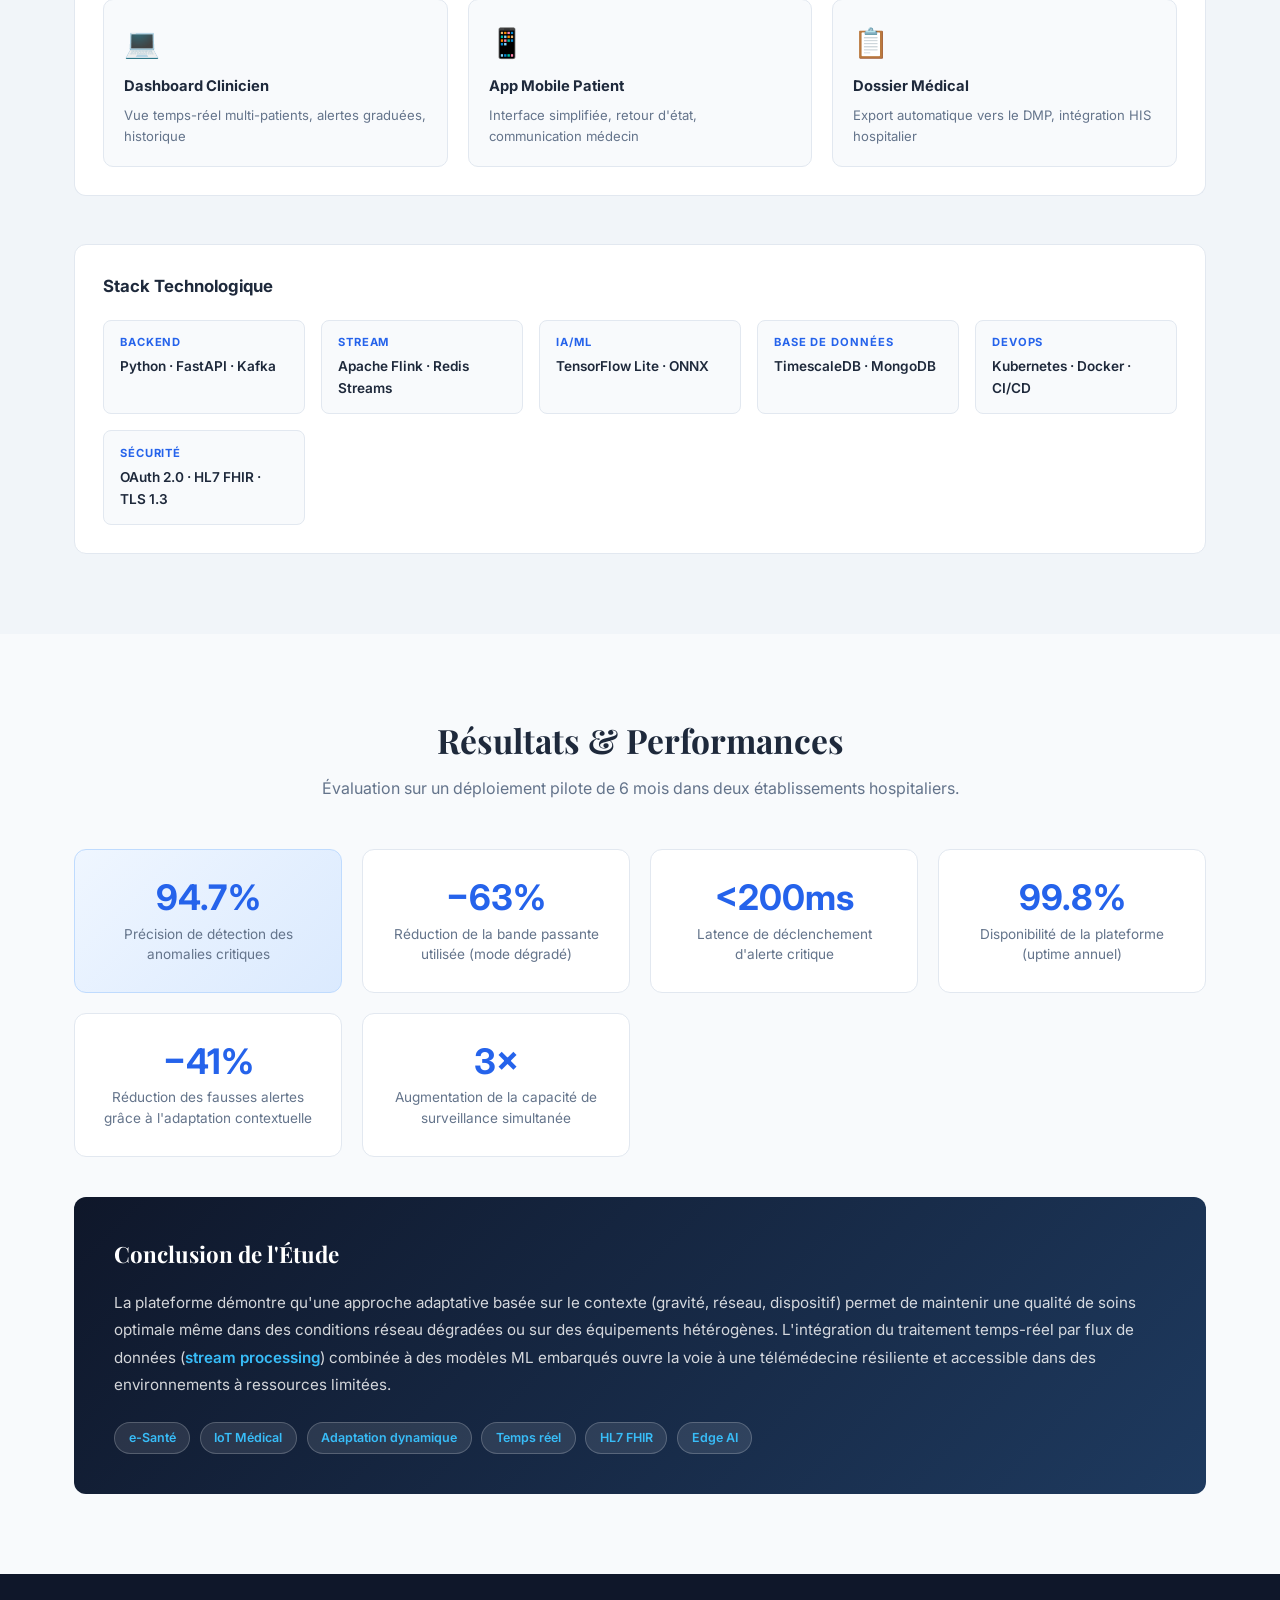
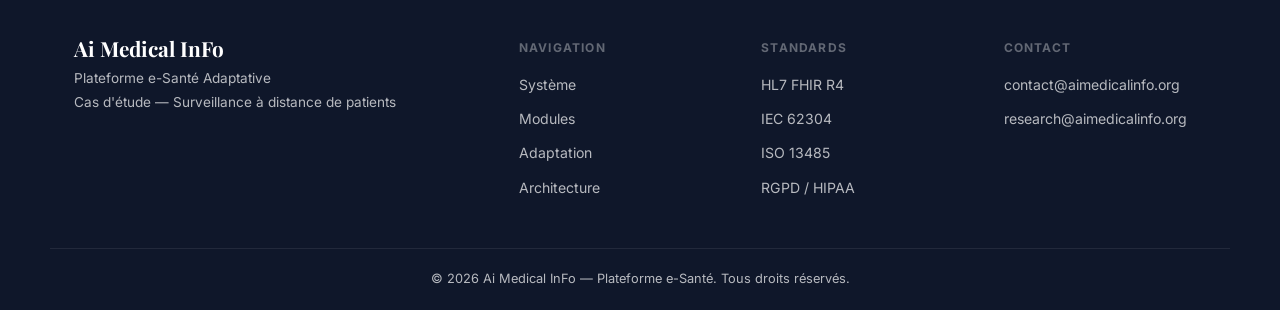
==== commit 309d0908: "Redesign: e-sante adaptive platform case study" ====
--- a/index.html
+++ b/index.html
@@ -1,9 +1,9 @@
 <!DOCTYPE html>
-<html lang="en">
+<html lang="fr">
 <head>
   <meta charset="UTF-8" />
   <meta name="viewport" content="width=device-width, initial-scale=1.0" />
-  <title>Ai Medical InFo – Journal of Scientific Research</title>
+  <title>Ai Medical InFo – Plateforme e-Santé Adaptative</title>
   <link rel="stylesheet" href="style.css" />
   <link href="https://fonts.googleapis.com/css2?family=Inter:wght@300;400;500;600;700&family=Playfair+Display:wght@600;700&display=swap" rel="stylesheet" />
 </head>
@@ -13,20 +13,25 @@
   <header class="site-header">
     <div class="container header-inner">
       <div class="logo">
-        <span class="logo-icon">&#x1F9EC;</span>
+        <div class="logo-pulse">
+          <svg viewBox="0 0 40 40" fill="none">
+            <circle cx="20" cy="20" r="18" stroke="#2563eb" stroke-width="2"/>
+            <path d="M6 20h5l3-7 4 14 4-10 3 3h9" stroke="#2563eb" stroke-width="2.2" stroke-linecap="round" stroke-linejoin="round"/>
+          </svg>
+        </div>
         <div>
-          <span class="logo-name">Medical InFo</span>
-          <span class="logo-subtitle">Journal of Scientific Research</span>
+          <span class="logo-name">Ai Medical InFo</span>
+          <span class="logo-subtitle">Plateforme e-Santé Adaptative</span>
         </div>
       </div>
       <nav class="main-nav">
         <ul>
-          <li><a href="#home" class="active">Home</a></li>
-          <li><a href="#articles">Articles</a></li>
-          <li><a href="#issues">Issues</a></li>
-          <li><a href="#editorial">Editorial Board</a></li>
-          <li><a href="#submit">Submit</a></li>
-          <li><a href="#about">About</a></li>
+          <li><a href="#accueil" class="active">Accueil</a></li>
+          <li><a href="#systeme">Système</a></li>
+          <li><a href="#modules">Modules</a></li>
+          <li><a href="#adaptation">Adaptation</a></li>
+          <li><a href="#architecture">Architecture</a></li>
+          <li><a href="#resultats">Résultats</a></li>
         </ul>
       </nav>
       <button class="nav-toggle" id="navToggle">&#9776;</button>
@@ -34,388 +39,623 @@
   </header>
 
   <!-- HERO -->
-  <section class="hero" id="home">
+  <section class="hero" id="accueil">
     <div class="hero-bg"></div>
     <div class="container hero-content">
-      <div class="hero-badge">Open Access · Peer-Reviewed</div>
-      <h1>Advancing Science,<br /><span class="accent">One Discovery at a Time</span></h1>
-      <p>Ai Medical InFo publishes high-quality, peer-reviewed research across computer science, data systems, biomedical engineering, and interdisciplinary sciences.</p>
+      <div class="hero-badge">
+        <span class="pulse-dot"></span>
+        Cas d'étude — Surveillance à distance en temps réel
+      </div>
+      <h1>Plateforme e-Santé<br /><span class="accent">pour la Surveillance<br />à Distance de Patients</span></h1>
+      <p>Le système adapte en temps réel les modules de traitement de données (ECG, saturation, etc.) en fonction de la gravité de l'état du patient, de la qualité réseau et du type de dispositif utilisé.</p>
       <div class="hero-actions">
-        <a href="#articles" class="btn btn-primary">Browse Articles</a>
-        <a href="#submit" class="btn btn-outline">Submit Manuscript</a>
+        <a href="#systeme" class="btn btn-primary">Découvrir le système</a>
+        <a href="#architecture" class="btn btn-outline">Architecture technique</a>
       </div>
       <div class="hero-stats">
-        <div class="stat"><span class="stat-num">1,240+</span><span class="stat-label">Published Articles</span></div>
-        <div class="stat"><span class="stat-num">320</span><span class="stat-label">Active Authors</span></div>
-        <div class="stat"><span class="stat-num">48</span><span class="stat-label">Countries Represented</span></div>
-        <div class="stat"><span class="stat-num">4.8</span><span class="stat-label">Impact Score</span></div>
-      </div>
+        <div class="stat">
+          <span class="stat-num">3</span>
+          <span class="stat-label">Critères d'adaptation</span>
+        </div>
+        <div class="stat">
+          <span class="stat-num">5+</span>
+          <span class="stat-label">Modules de données</span>
+        </div>
+        <div class="stat">
+          <span class="stat-num">&lt;200ms</span>
+          <span class="stat-label">Latence de réponse</span>
+        </div>
+        <div class="stat">
+          <span class="stat-num">24/7</span>
+          <span class="stat-label">Surveillance continue</span>
+        </div>
+      </div>
+    </div>
+    <!-- ECG Animation -->
+    <div class="hero-ecg">
+      <svg viewBox="0 0 800 80" preserveAspectRatio="none">
+        <polyline class="ecg-line" points="0,40 60,40 80,40 95,10 105,70 120,40 160,40 220,40 240,40 255,15 265,65 280,40 320,40 380,40 400,40 415,12 425,68 440,40 480,40 540,40 560,40 575,14 585,66 600,40 640,40 700,40 720,40 735,13 745,67 760,40 800,40"/>
+      </svg>
     </div>
   </section>
 
-  <!-- LATEST ARTICLES -->
-  <section class="section" id="articles">
+  <!-- PRÉSENTATION DU SYSTÈME -->
+  <section class="section" id="systeme">
     <div class="container">
       <div class="section-header">
-        <h2>Latest Articles</h2>
-        <p>Freshly published, open-access research from leading scientists worldwide.</p>
-      </div>
-      <div class="articles-filter">
-        <button class="filter-btn active" data-filter="all">All</button>
-        <button class="filter-btn" data-filter="cs">Computer Science</button>
-        <button class="filter-btn" data-filter="bio">Biomedical</button>
-        <button class="filter-btn" data-filter="data">Data Systems</button>
-        <button class="filter-btn" data-filter="env">Environmental</button>
-      </div>
-      <div class="articles-grid" id="articlesGrid">
-
-        <article class="article-card" data-category="cs">
-          <div class="article-meta">
-            <span class="tag tag-cs">Computer Science</span>
-            <span class="article-date">Apr 28, 2026</span>
-          </div>
-          <h3>Transformer-Based Architectures for Real-Time Genomic Sequence Analysis</h3>
-          <p class="article-authors">A. Moreno, L. Zhang, P. Okafor</p>
-          <p class="article-abstract">We propose a novel attention mechanism adapted from large language model architectures to accelerate genomic variant detection with 94.7% accuracy on benchmark datasets...</p>
-          <div class="article-footer">
-            <span class="article-doi">DOI: 10.1234/nfolab.2026.0421</span>
-            <a href="#" class="btn-link">Read Full Article &rarr;</a>
-          </div>
-        </article>
-
-        <article class="article-card" data-category="data">
-          <div class="article-meta">
-            <span class="tag tag-data">Data Systems</span>
-            <span class="article-date">Apr 22, 2026</span>
-          </div>
-          <h3>Federated Learning Under Non-IID Conditions: A Convergence Analysis</h3>
-          <p class="article-authors">R. Patel, S. Müller, T. Nakamura</p>
-          <p class="article-abstract">This paper provides a rigorous convergence analysis for federated learning algorithms under heterogeneous data distributions, proposing a new aggregation strategy...</p>
-          <div class="article-footer">
-            <span class="article-doi">DOI: 10.1234/nfolab.2026.0418</span>
-            <a href="#" class="btn-link">Read Full Article &rarr;</a>
-          </div>
-        </article>
-
-        <article class="article-card" data-category="bio">
-          <div class="article-meta">
-            <span class="tag tag-bio">Biomedical</span>
-            <span class="article-date">Apr 15, 2026</span>
-          </div>
-          <h3>CRISPR-Cas12a-Based Diagnostics for Point-of-Care Pathogen Detection</h3>
-          <p class="article-authors">Y. Osei, C. Laurent, M. Rivera</p>
-          <p class="article-abstract">We demonstrate a field-deployable CRISPR diagnostic assay achieving 10 aM sensitivity without cold-chain requirements, validated across six tropical pathogens...</p>
-          <div class="article-footer">
-            <span class="article-doi">DOI: 10.1234/nfolab.2026.0410</span>
-            <a href="#" class="btn-link">Read Full Article &rarr;</a>
-          </div>
-        </article>
-
-        <article class="article-card" data-category="env">
-          <div class="article-meta">
-            <span class="tag tag-env">Environmental</span>
-            <span class="article-date">Apr 10, 2026</span>
-          </div>
-          <h3>Microplastic Transport Dynamics in Deep-Sea Sediment Layers</h3>
-          <p class="article-authors">H. Lindqvist, B. Adeyemi, K. Watanabe</p>
-          <p class="article-abstract">Using autonomous underwater vehicle sampling, we map microplastic concentration gradients across abyssal plains, revealing previously unknown accumulation mechanisms...</p>
-          <div class="article-footer">
-            <span class="article-doi">DOI: 10.1234/nfolab.2026.0405</span>
-            <a href="#" class="btn-link">Read Full Article &rarr;</a>
-          </div>
-        </article>
-
-        <article class="article-card" data-category="cs">
-          <div class="article-meta">
-            <span class="tag tag-cs">Computer Science</span>
-            <span class="article-date">Apr 5, 2026</span>
-          </div>
-          <h3>Quantum Error Correction Using Topological Codes on NISQ Devices</h3>
-          <p class="article-authors">F. Chen, A. Guerrero, N. Ivanova</p>
-          <p class="article-abstract">We implement and benchmark surface-code error correction on 27-qubit hardware, achieving logical qubit lifetimes 3× longer than unencoded physical qubits...</p>
-          <div class="article-footer">
-            <span class="article-doi">DOI: 10.1234/nfolab.2026.0401</span>
-            <a href="#" class="btn-link">Read Full Article &rarr;</a>
-          </div>
-        </article>
-
-        <article class="article-card" data-category="data">
-          <div class="article-meta">
-            <span class="tag tag-data">Data Systems</span>
-            <span class="article-date">Mar 29, 2026</span>
-          </div>
-          <h3>Privacy-Preserving Graph Neural Networks via Differentially Private Message Passing</h3>
-          <p class="article-authors">D. Nwosu, I. Bergström, A. Kim</p>
-          <p class="article-abstract">We introduce DP-GNN, a framework that enforces (ε, δ)-differential privacy at the node level without sacrificing more than 4% of predictive accuracy on social network tasks...</p>
-          <div class="article-footer">
-            <span class="article-doi">DOI: 10.1234/nfolab.2026.0395</span>
-            <a href="#" class="btn-link">Read Full Article &rarr;</a>
-          </div>
-        </article>
-
-      </div>
-      <div class="center-btn">
-        <a href="#" class="btn btn-outline">View All Articles</a>
+        <h2>Présentation du Système</h2>
+        <p>Une architecture intelligente qui s'adapte dynamiquement à trois paramètres clés.</p>
+      </div>
+
+      <div class="system-overview">
+        <div class="overview-card card-severity">
+          <div class="ov-icon">
+            <svg viewBox="0 0 48 48" fill="none">
+              <circle cx="24" cy="24" r="20" stroke="currentColor" stroke-width="2.5"/>
+              <path d="M24 14v12l7 4" stroke="currentColor" stroke-width="2.5" stroke-linecap="round"/>
+            </svg>
+          </div>
+          <h3>Gravité du Patient</h3>
+          <p>Classification en 3 niveaux (stable, modéré, critique) déclenchant une adaptation immédiate de la fréquence et précision de collecte.</p>
+          <div class="severity-levels">
+            <span class="level stable">Stable</span>
+            <span class="level moderate">Modéré</span>
+            <span class="level critical">Critique</span>
+          </div>
+        </div>
+
+        <div class="overview-card card-network">
+          <div class="ov-icon">
+            <svg viewBox="0 0 48 48" fill="none">
+              <path d="M6 32 Q12 18 24 16 Q36 18 42 32" stroke="currentColor" stroke-width="2.5" stroke-linecap="round"/>
+              <path d="M12 38 Q18 26 24 24 Q30 26 36 38" stroke="currentColor" stroke-width="2.5" stroke-linecap="round"/>
+              <circle cx="24" cy="42" r="3" fill="currentColor"/>
+            </svg>
+          </div>
+          <h3>Qualité Réseau</h3>
+          <p>Détection automatique de la bande passante disponible : WiFi haut débit, 4G/5G, ou connexion dégradée pour ajuster la compression des données.</p>
+          <div class="network-bars" id="networkBars">
+            <span class="bar b1 active"></span>
+            <span class="bar b2 active"></span>
+            <span class="bar b3 active"></span>
+            <span class="bar b4"></span>
+          </div>
+        </div>
+
+        <div class="overview-card card-device">
+          <div class="ov-icon">
+            <svg viewBox="0 0 48 48" fill="none">
+              <rect x="10" y="8" width="18" height="32" rx="3" stroke="currentColor" stroke-width="2.5"/>
+              <circle cx="19" cy="36" r="2" fill="currentColor"/>
+              <rect x="30" y="16" width="10" height="18" rx="2" stroke="currentColor" stroke-width="2"/>
+              <circle cx="35" cy="30" r="1.5" fill="currentColor"/>
+            </svg>
+          </div>
+          <h3>Type de Dispositif</h3>
+          <p>Optimisation selon le matériel : capteur IoT bas de gamme, tablette médicale, ou poste clinique haute performance.</p>
+          <div class="device-tags">
+            <span class="dtag">IoT Capteur</span>
+            <span class="dtag">Tablette</span>
+            <span class="dtag">Station clinique</span>
+          </div>
+        </div>
+      </div>
+
+      <!-- Flow Diagram -->
+      <div class="flow-diagram">
+        <div class="flow-node fn-patient">
+          <span class="fn-icon">&#128100;</span>
+          <span>Patient</span>
+        </div>
+        <div class="flow-arrow">&#8594;</div>
+        <div class="flow-node fn-sensor">
+          <span class="fn-icon">&#128268;</span>
+          <span>Capteurs</span>
+        </div>
+        <div class="flow-arrow">&#8594;</div>
+        <div class="flow-node fn-adapt highlight-node">
+          <span class="fn-icon">&#9881;</span>
+          <span>Moteur<br/>d'adaptation</span>
+        </div>
+        <div class="flow-arrow">&#8594;</div>
+        <div class="flow-node fn-cloud">
+          <span class="fn-icon">&#9729;</span>
+          <span>Traitement<br/>cloud</span>
+        </div>
+        <div class="flow-arrow">&#8594;</div>
+        <div class="flow-node fn-doctor">
+          <span class="fn-icon">&#128104;&#8205;&#9877;</span>
+          <span>Médecin</span>
+        </div>
       </div>
     </div>
   </section>
 
-  <!-- CURRENT ISSUE -->
-  <section class="section section-alt" id="issues">
+  <!-- MODULES DE TRAITEMENT -->
+  <section class="section section-alt" id="modules">
     <div class="container">
       <div class="section-header">
-        <h2>Current Issue</h2>
-        <p>Volume 12, Issue 2 — April/May 2026</p>
-      </div>
-      <div class="issue-grid">
-        <div class="issue-cover">
-          <div class="cover-art">
-            <div class="cover-title">Ai Medical InFo</div>
-            <div class="cover-vol">Vol. 12 · Issue 2 · 2026</div>
-            <div class="cover-img-placeholder">
-              <svg viewBox="0 0 120 120" fill="none" xmlns="http://www.w3.org/2000/svg">
-                <circle cx="60" cy="60" r="50" stroke="rgba(255,255,255,0.3)" stroke-width="2"/>
-                <circle cx="60" cy="60" r="35" stroke="rgba(255,255,255,0.5)" stroke-width="2"/>
-                <circle cx="60" cy="60" r="20" fill="rgba(255,255,255,0.2)"/>
-                <line x1="10" y1="60" x2="110" y2="60" stroke="rgba(255,255,255,0.4)" stroke-width="1"/>
-                <line x1="60" y1="10" x2="60" y2="110" stroke="rgba(255,255,255,0.4)" stroke-width="1"/>
-                <line x1="25" y1="25" x2="95" y2="95" stroke="rgba(255,255,255,0.2)" stroke-width="1"/>
-                <line x1="95" y1="25" x2="25" y2="95" stroke="rgba(255,255,255,0.2)" stroke-width="1"/>
+        <h2>Modules de Traitement de Données</h2>
+        <p>Chaque module s'active, se met en veille ou change de résolution selon le contexte détecté.</p>
+      </div>
+
+      <div class="modules-grid">
+
+        <div class="module-card">
+          <div class="module-header">
+            <div class="module-icon icon-ecg">
+              <svg viewBox="0 0 36 36" fill="none">
+                <path d="M2 18h6l3-8 5 16 4-10 3 2h11" stroke="currentColor" stroke-width="2.2" stroke-linecap="round" stroke-linejoin="round"/>
               </svg>
             </div>
-          </div>
-          <a href="#" class="btn btn-primary" style="width:100%;text-align:center;margin-top:1rem;">Download Full Issue (PDF)</a>
-        </div>
-        <div class="issue-toc">
-          <h3>Table of Contents</h3>
-          <ul class="toc-list">
-            <li>
-              <span class="toc-pages">1–18</span>
-              <div>
-                <strong>Transformer-Based Architectures for Real-Time Genomic Sequence Analysis</strong>
-                <span class="toc-authors">A. Moreno, L. Zhang, P. Okafor</span>
-              </div>
-            </li>
-            <li>
-              <span class="toc-pages">19–34</span>
-              <div>
-                <strong>Federated Learning Under Non-IID Conditions: A Convergence Analysis</strong>
-                <span class="toc-authors">R. Patel, S. Müller, T. Nakamura</span>
-              </div>
-            </li>
-            <li>
-              <span class="toc-pages">35–51</span>
-              <div>
-                <strong>CRISPR-Cas12a-Based Diagnostics for Point-of-Care Pathogen Detection</strong>
-                <span class="toc-authors">Y. Osei, C. Laurent, M. Rivera</span>
-              </div>
-            </li>
-            <li>
-              <span class="toc-pages">52–67</span>
-              <div>
-                <strong>Microplastic Transport Dynamics in Deep-Sea Sediment Layers</strong>
-                <span class="toc-authors">H. Lindqvist, B. Adeyemi, K. Watanabe</span>
-              </div>
-            </li>
-            <li>
-              <span class="toc-pages">68–82</span>
-              <div>
-                <strong>Quantum Error Correction Using Topological Codes on NISQ Devices</strong>
-                <span class="toc-authors">F. Chen, A. Guerrero, N. Ivanova</span>
-              </div>
-            </li>
-            <li>
-              <span class="toc-pages">83–99</span>
-              <div>
-                <strong>Privacy-Preserving Graph Neural Networks via Differentially Private Message Passing</strong>
-                <span class="toc-authors">D. Nwosu, I. Bergström, A. Kim</span>
-              </div>
-            </li>
-          </ul>
-        </div>
+            <div>
+              <h3>ECG</h3>
+              <span class="module-status active-status">Actif</span>
+            </div>
+          </div>
+          <p>Analyse du signal électrocardiogramme. Fréquence d'échantillonnage adaptée de 125 Hz (réseau faible) à 500 Hz (réseau optimal).</p>
+          <div class="module-params">
+            <div class="param">
+              <span class="param-label">Fréquence</span>
+              <div class="param-bar"><div class="param-fill" style="width:80%"></div></div>
+              <span class="param-val">400 Hz</span>
+            </div>
+            <div class="param">
+              <span class="param-label">Compression</span>
+              <div class="param-bar"><div class="param-fill" style="width:30%"></div></div>
+              <span class="param-val">Faible</span>
+            </div>
+          </div>
+        </div>
+
+        <div class="module-card">
+          <div class="module-header">
+            <div class="module-icon icon-spo2">
+              <svg viewBox="0 0 36 36" fill="none">
+                <circle cx="18" cy="18" r="14" stroke="currentColor" stroke-width="2.2"/>
+                <path d="M18 10 Q22 14 18 18 Q14 22 18 26" stroke="currentColor" stroke-width="2" stroke-linecap="round"/>
+              </svg>
+            </div>
+            <div>
+              <h3>SpO₂ — Saturation</h3>
+              <span class="module-status active-status">Actif</span>
+            </div>
+          </div>
+          <p>Mesure du taux d'oxygène dans le sang. En mode critique, les lectures passent à une fréquence de 1 s ; en mode stable, toutes les 30 s.</p>
+          <div class="module-params">
+            <div class="param">
+              <span class="param-label">Intervalle</span>
+              <div class="param-bar"><div class="param-fill" style="width:90%"></div></div>
+              <span class="param-val">1 s</span>
+            </div>
+            <div class="param">
+              <span class="param-label">Priorité</span>
+              <div class="param-bar"><div class="param-fill" style="width:95%"></div></div>
+              <span class="param-val">Haute</span>
+            </div>
+          </div>
+        </div>
+
+        <div class="module-card">
+          <div class="module-header">
+            <div class="module-icon icon-temp">
+              <svg viewBox="0 0 36 36" fill="none">
+                <path d="M18 6v16" stroke="currentColor" stroke-width="2.5" stroke-linecap="round"/>
+                <circle cx="18" cy="26" r="5" stroke="currentColor" stroke-width="2.2"/>
+                <path d="M22 10h3M22 14h2" stroke="currentColor" stroke-width="1.8" stroke-linecap="round"/>
+              </svg>
+            </div>
+            <div>
+              <h3>Température</h3>
+              <span class="module-status active-status">Actif</span>
+            </div>
+          </div>
+          <p>Surveillance continue de la température corporelle. Déclenchement d'alerte automatique si T > 38.5°C ou T &lt; 35°C.</p>
+          <div class="module-params">
+            <div class="param">
+              <span class="param-label">Intervalle</span>
+              <div class="param-bar"><div class="param-fill" style="width:50%"></div></div>
+              <span class="param-val">15 s</span>
+            </div>
+            <div class="param">
+              <span class="param-label">Précision</span>
+              <div class="param-bar"><div class="param-fill" style="width:85%"></div></div>
+              <span class="param-val">±0.1°C</span>
+            </div>
+          </div>
+        </div>
+
+        <div class="module-card">
+          <div class="module-header">
+            <div class="module-icon icon-bp">
+              <svg viewBox="0 0 36 36" fill="none">
+                <rect x="6" y="14" width="24" height="14" rx="4" stroke="currentColor" stroke-width="2.2"/>
+                <path d="M12 14 Q12 6 18 6 Q24 6 24 14" stroke="currentColor" stroke-width="2.2" stroke-linecap="round"/>
+                <path d="M14 21 Q16 18 18 21 Q20 24 22 21" stroke="currentColor" stroke-width="1.8" stroke-linecap="round"/>
+              </svg>
+            </div>
+            <div>
+              <h3>Pression Artérielle</h3>
+              <span class="module-status standby-status">Réduit</span>
+            </div>
+          </div>
+          <p>Mesure oscillométrique non-invasive. En mode réseau dégradé, seules les valeurs systolique/diastolique sont transmises (sans waveform).</p>
+          <div class="module-params">
+            <div class="param">
+              <span class="param-label">Intervalle</span>
+              <div class="param-bar"><div class="param-fill" style="width:35%"></div></div>
+              <span class="param-val">5 min</span>
+            </div>
+            <div class="param">
+              <span class="param-label">Données</span>
+              <div class="param-bar"><div class="param-fill" style="width:40%"></div></div>
+              <span class="param-val">Partiel</span>
+            </div>
+          </div>
+        </div>
+
+        <div class="module-card">
+          <div class="module-header">
+            <div class="module-icon icon-resp">
+              <svg viewBox="0 0 36 36" fill="none">
+                <path d="M8 22 Q8 12 18 10 Q28 12 28 22" stroke="currentColor" stroke-width="2.2" stroke-linecap="round"/>
+                <path d="M12 26 Q12 18 18 16 Q24 18 24 26" stroke="currentColor" stroke-width="2" stroke-linecap="round"/>
+              </svg>
+            </div>
+            <div>
+              <h3>Fréquence Respiratoire</h3>
+              <span class="module-status active-status">Actif</span>
+            </div>
+          </div>
+          <p>Analyse thoracique et capnographie. Détecte apnée et hyperventilation. Module suspendu automatiquement si IoT bas de gamme détecté.</p>
+          <div class="module-params">
+            <div class="param">
+              <span class="param-label">Intervalle</span>
+              <div class="param-bar"><div class="param-fill" style="width:60%"></div></div>
+              <span class="param-val">5 s</span>
+            </div>
+            <div class="param">
+              <span class="param-label">Analyse</span>
+              <div class="param-bar"><div class="param-fill" style="width:70%"></div></div>
+              <span class="param-val">Complète</span>
+            </div>
+          </div>
+        </div>
+
+        <div class="module-card">
+          <div class="module-header">
+            <div class="module-icon icon-alert">
+              <svg viewBox="0 0 36 36" fill="none">
+                <path d="M18 4 L32 30 H4 Z" stroke="currentColor" stroke-width="2.2" stroke-linejoin="round"/>
+                <path d="M18 16v6" stroke="currentColor" stroke-width="2.2" stroke-linecap="round"/>
+                <circle cx="18" cy="26" r="1.5" fill="currentColor"/>
+              </svg>
+            </div>
+            <div>
+              <h3>Moteur d'Alertes</h3>
+              <span class="module-status active-status">Actif</span>
+            </div>
+          </div>
+          <p>Agrège tous les signaux et déclenche des alertes graduées : notification SMS, appel vocal automatique, ou alarme en salle de soins.</p>
+          <div class="module-params">
+            <div class="param">
+              <span class="param-label">Latence</span>
+              <div class="param-bar"><div class="param-fill" style="width:95%"></div></div>
+              <span class="param-val">&lt;200ms</span>
+            </div>
+            <div class="param">
+              <span class="param-label">Canaux</span>
+              <div class="param-bar"><div class="param-fill" style="width:100%"></div></div>
+              <span class="param-val">3 actifs</span>
+            </div>
+          </div>
+        </div>
+
       </div>
     </div>
   </section>
 
-  <!-- EDITORIAL BOARD -->
-  <section class="section" id="editorial">
+  <!-- LOGIQUE D'ADAPTATION -->
+  <section class="section" id="adaptation">
     <div class="container">
       <div class="section-header">
-        <h2>Editorial Board</h2>
-        <p>Our international panel of leading researchers ensures rigorous, unbiased peer review.</p>
-      </div>
-      <div class="board-grid">
-
-        <div class="board-card editor-in-chief">
-          <div class="board-avatar" style="background:var(--color-primary)">EIC</div>
-          <div class="board-info">
-            <span class="board-role">Editor-in-Chief</span>
-            <h4>Prof. Amara Diallo</h4>
-            <p>MIT – Computer Science & AI Lab</p>
-          </div>
-        </div>
-
-        <div class="board-card">
-          <div class="board-avatar" style="background:#0891b2">AE</div>
-          <div class="board-info">
-            <span class="board-role">Associate Editor</span>
-            <h4>Dr. Hiroshi Tanaka</h4>
-            <p>University of Tokyo – Quantum Computing</p>
-          </div>
-        </div>
-
-        <div class="board-card">
-          <div class="board-avatar" style="background:#7c3aed">AE</div>
-          <div class="board-info">
-            <span class="board-role">Associate Editor</span>
-            <h4>Dr. Sofia Reyes</h4>
-            <p>ETH Zürich – Biomedical Engineering</p>
-          </div>
-        </div>
-
-        <div class="board-card">
-          <div class="board-avatar" style="background:#059669">AE</div>
-          <div class="board-info">
-            <span class="board-role">Associate Editor</span>
-            <h4>Prof. Kwame Asante</h4>
-            <p>Univ. of Cape Town – Environmental Science</p>
-          </div>
-        </div>
-
-        <div class="board-card">
-          <div class="board-avatar" style="background:#dc2626">AE</div>
-          <div class="board-info">
-            <span class="board-role">Associate Editor</span>
-            <h4>Dr. Irina Volkov</h4>
-            <p>INRIA Paris – Distributed Systems</p>
-          </div>
-        </div>
-
-        <div class="board-card">
-          <div class="board-avatar" style="background:#d97706">AE</div>
-          <div class="board-info">
-            <span class="board-role">Associate Editor</span>
-            <h4>Prof. Lena Andersen</h4>
-            <p>Karolinska Institute – Genomics</p>
-          </div>
-        </div>
-
+        <h2>Logique d'Adaptation en Temps Réel</h2>
+        <p>Le moteur d'adaptation croise trois variables pour reconfigurer dynamiquement les modules actifs.</p>
+      </div>
+
+      <div class="adapt-demo">
+        <div class="adapt-controls">
+          <h3>Simulateur d'Adaptation</h3>
+          <p class="adapt-desc">Modifiez les paramètres ci-dessous pour voir comment le système réagit.</p>
+
+          <div class="control-group">
+            <label>Gravité du patient</label>
+            <div class="radio-group">
+              <label class="radio-opt">
+                <input type="radio" name="severity" value="stable" checked />
+                <span class="radio-label stable-label">Stable</span>
+              </label>
+              <label class="radio-opt">
+                <input type="radio" name="severity" value="moderate" />
+                <span class="radio-label moderate-label">Modéré</span>
+              </label>
+              <label class="radio-opt">
+                <input type="radio" name="severity" value="critical" />
+                <span class="radio-label critical-label">Critique</span>
+              </label>
+            </div>
+          </div>
+
+          <div class="control-group">
+            <label>Qualité réseau</label>
+            <div class="radio-group">
+              <label class="radio-opt">
+                <input type="radio" name="network" value="high" checked />
+                <span class="radio-label">WiFi / 5G</span>
+              </label>
+              <label class="radio-opt">
+                <input type="radio" name="network" value="medium" />
+                <span class="radio-label">4G</span>
+              </label>
+              <label class="radio-opt">
+                <input type="radio" name="network" value="low" />
+                <span class="radio-label">Faible / Edge</span>
+              </label>
+            </div>
+          </div>
+
+          <div class="control-group">
+            <label>Type de dispositif</label>
+            <div class="radio-group">
+              <label class="radio-opt">
+                <input type="radio" name="device" value="station" checked />
+                <span class="radio-label">Station clinique</span>
+              </label>
+              <label class="radio-opt">
+                <input type="radio" name="device" value="tablet" />
+                <span class="radio-label">Tablette</span>
+              </label>
+              <label class="radio-opt">
+                <input type="radio" name="device" value="iot" />
+                <span class="radio-label">Capteur IoT</span>
+              </label>
+            </div>
+          </div>
+        </div>
+
+        <div class="adapt-result" id="adaptResult">
+          <h3>Configuration Active</h3>
+          <div class="result-badge" id="resultBadge">Mode Normal</div>
+          <div class="result-modules" id="resultModules">
+            <!-- Filled by JS -->
+          </div>
+          <div class="result-summary" id="resultSummary"></div>
+        </div>
+      </div>
+
+      <!-- Tableau des règles -->
+      <div class="rules-table-wrap">
+        <h3>Matrice de Décision</h3>
+        <div class="rules-table-scroll">
+          <table class="rules-table">
+            <thead>
+              <tr>
+                <th>Gravité</th>
+                <th>Réseau</th>
+                <th>Dispositif</th>
+                <th>ECG</th>
+                <th>SpO₂</th>
+                <th>Pression</th>
+                <th>Resp.</th>
+                <th>Alertes</th>
+              </tr>
+            </thead>
+            <tbody>
+              <tr>
+                <td><span class="level stable">Stable</span></td>
+                <td>Haut</td>
+                <td>Tout</td>
+                <td class="td-on">250 Hz</td>
+                <td class="td-on">30 s</td>
+                <td class="td-on">5 min</td>
+                <td class="td-on">15 s</td>
+                <td class="td-on">SMS</td>
+              </tr>
+              <tr>
+                <td><span class="level moderate">Modéré</span></td>
+                <td>Moyen</td>
+                <td>Tablette+</td>
+                <td class="td-on">400 Hz</td>
+                <td class="td-on">5 s</td>
+                <td class="td-on">2 min</td>
+                <td class="td-on">5 s</td>
+                <td class="td-warn">SMS+Appel</td>
+              </tr>
+              <tr class="row-critical">
+                <td><span class="level critical">Critique</span></td>
+                <td>Tout</td>
+                <td>Tout</td>
+                <td class="td-on">500 Hz</td>
+                <td class="td-on">1 s</td>
+                <td class="td-on">30 s</td>
+                <td class="td-on">1 s</td>
+                <td class="td-crit">Alarme salle</td>
+              </tr>
+              <tr>
+                <td><span class="level stable">Stable</span></td>
+                <td>Faible</td>
+                <td>IoT</td>
+                <td class="td-reduced">125 Hz</td>
+                <td class="td-on">60 s</td>
+                <td class="td-off">Suspendu</td>
+                <td class="td-off">Suspendu</td>
+                <td class="td-on">SMS</td>
+              </tr>
+              <tr class="row-critical">
+                <td><span class="level critical">Critique</span></td>
+                <td>Faible</td>
+                <td>IoT</td>
+                <td class="td-on">250 Hz*</td>
+                <td class="td-on">1 s</td>
+                <td class="td-reduced">Partiel</td>
+                <td class="td-off">Suspendu</td>
+                <td class="td-crit">Alarme max</td>
+              </tr>
+            </tbody>
+          </table>
+        </div>
+        <p class="table-note">* Compression maximale activée pour compenser la faible bande passante.</p>
       </div>
     </div>
   </section>
 
-  <!-- SUBMIT -->
-  <section class="section section-alt" id="submit">
+  <!-- ARCHITECTURE -->
+  <section class="section section-alt" id="architecture">
     <div class="container">
-      <div class="submit-grid">
-        <div class="submit-info">
-          <h2>Submit Your Research</h2>
-          <p>nfoLab welcomes original research articles, review papers, and short communications. All submissions undergo double-blind peer review.</p>
-          <ul class="submit-checklist">
-            <li>&#10003; Double-blind peer review within 6 weeks</li>
-            <li>&#10003; Open access — free to read worldwide</li>
-            <li>&#10003; DOI assigned to every article</li>
-            <li>&#10003; Indexed in Scopus, Web of Science & DOAJ</li>
-            <li>&#10003; No article processing charge (APC waiver available)</li>
-          </ul>
-          <a href="#" class="btn btn-primary">Author Guidelines</a>
-        </div>
-        <div class="submit-form-wrap">
-          <form class="submit-form" id="submitForm">
-            <h3>Manuscript Inquiry</h3>
-            <div class="form-group">
-              <label for="authorName">Corresponding Author</label>
-              <input type="text" id="authorName" placeholder="Full name" required />
-            </div>
-            <div class="form-group">
-              <label for="authorEmail">Email Address</label>
-              <input type="email" id="authorEmail" placeholder="your@institution.edu" required />
-            </div>
-            <div class="form-group">
-              <label for="manuscriptTitle">Manuscript Title</label>
-              <input type="text" id="manuscriptTitle" placeholder="Working title of your paper" required />
-            </div>
-            <div class="form-group">
-              <label for="researchArea">Research Area</label>
-              <select id="researchArea">
-                <option value="">Select area...</option>
-                <option>Computer Science</option>
-                <option>Biomedical Engineering</option>
-                <option>Data Systems</option>
-                <option>Environmental Science</option>
-                <option>Interdisciplinary</option>
-                <option>Other</option>
-              </select>
-            </div>
-            <div class="form-group">
-              <label for="abstract">Brief Abstract (250 words max)</label>
-              <textarea id="abstract" rows="4" placeholder="Summarize your key findings..."></textarea>
-            </div>
-            <button type="submit" class="btn btn-primary" style="width:100%">Send Inquiry</button>
-            <p class="form-note">Full submission portal link will be sent to your email within 24 hours.</p>
-          </form>
+      <div class="section-header">
+        <h2>Architecture Technique</h2>
+        <p>Une pile technologique en trois couches conçue pour la résilience et l'adaptabilité.</p>
+      </div>
+
+      <div class="arch-layers">
+
+        <div class="arch-layer layer-edge">
+          <div class="layer-label">Couche Edge</div>
+          <div class="layer-cards">
+            <div class="arch-card">
+              <span class="arch-icon">&#128268;</span>
+              <strong>Capteurs BLE / ZigBee</strong>
+              <p>ECG, SpO₂, température, pression — protocoles basse consommation</p>
+            </div>
+            <div class="arch-card">
+              <span class="arch-icon">&#9881;</span>
+              <strong>Agent Local (Edge AI)</strong>
+              <p>Prétraitement sur l'appareil, détection d'anomalies hors ligne</p>
+            </div>
+            <div class="arch-card">
+              <span class="arch-icon">&#128246;</span>
+              <strong>Gateway Réseau</strong>
+              <p>WiFi / 4G / 5G — bascule automatique selon disponibilité</p>
+            </div>
+          </div>
+        </div>
+
+        <div class="layer-arrow">&#8595;</div>
+
+        <div class="arch-layer layer-platform">
+          <div class="layer-label">Couche Plateforme</div>
+          <div class="layer-cards">
+            <div class="arch-card">
+              <span class="arch-icon">&#9873;</span>
+              <strong>Moteur d'Adaptation</strong>
+              <p>Règles métier + modèle ML pour classification de la gravité</p>
+            </div>
+            <div class="arch-card">
+              <span class="arch-icon">&#128202;</span>
+              <strong>Stream Processing</strong>
+              <p>Apache Kafka + Flink pour traitement temps-réel des flux capteurs</p>
+            </div>
+            <div class="arch-card">
+              <span class="arch-icon">&#128274;</span>
+              <strong>Sécurité & Conformité</strong>
+              <p>Chiffrement TLS 1.3, RGPD, HL7 FHIR pour interopérabilité</p>
+            </div>
+          </div>
+        </div>
+
+        <div class="layer-arrow">&#8595;</div>
+
+        <div class="arch-layer layer-presentation">
+          <div class="layer-label">Couche Présentation</div>
+          <div class="layer-cards">
+            <div class="arch-card">
+              <span class="arch-icon">&#128187;</span>
+              <strong>Dashboard Clinicien</strong>
+              <p>Vue temps-réel multi-patients, alertes graduées, historique</p>
+            </div>
+            <div class="arch-card">
+              <span class="arch-icon">&#128241;</span>
+              <strong>App Mobile Patient</strong>
+              <p>Interface simplifiée, retour d'état, communication médecin</p>
+            </div>
+            <div class="arch-card">
+              <span class="arch-icon">&#128203;</span>
+              <strong>Dossier Médical</strong>
+              <p>Export automatique vers le DMP, intégration HIS hospitalier</p>
+            </div>
+          </div>
+        </div>
+
+      </div>
+
+      <!-- Stack technique -->
+      <div class="tech-stack">
+        <h3>Stack Technologique</h3>
+        <div class="stack-grid">
+          <div class="stack-item"><span class="stack-cat">Backend</span><span>Python · FastAPI · Kafka</span></div>
+          <div class="stack-item"><span class="stack-cat">Stream</span><span>Apache Flink · Redis Streams</span></div>
+          <div class="stack-item"><span class="stack-cat">IA/ML</span><span>TensorFlow Lite · ONNX</span></div>
+          <div class="stack-item"><span class="stack-cat">Base de données</span><span>TimescaleDB · MongoDB</span></div>
+          <div class="stack-item"><span class="stack-cat">DevOps</span><span>Kubernetes · Docker · CI/CD</span></div>
+          <div class="stack-item"><span class="stack-cat">Sécurité</span><span>OAuth 2.0 · HL7 FHIR · TLS 1.3</span></div>
         </div>
       </div>
     </div>
   </section>
 
-  <!-- ABOUT -->
-  <section class="section" id="about">
+  <!-- RÉSULTATS -->
+  <section class="section" id="resultats">
     <div class="container">
-      <div class="about-grid">
-        <div>
-          <h2>About nfoLab</h2>
-          <p>Founded in 2014, <strong>Ai Medical InFo – Journal of Scientific Research</strong> is an open-access, peer-reviewed publication dedicated to disseminating cutting-edge science across disciplines. We believe knowledge should be freely available to all, regardless of institutional affiliation.</p>
-          <p>Our editorial team is committed to rigorous methodology, reproducibility, and transparency. All published datasets and code are required to be publicly archived.</p>
-          <div class="about-metrics">
-            <div class="metric">
-              <span class="metric-val">6 weeks</span>
-              <span class="metric-label">Average review time</span>
-            </div>
-            <div class="metric">
-              <span class="metric-val">72%</span>
-              <span class="metric-label">Acceptance of invited revisions</span>
-            </div>
-            <div class="metric">
-              <span class="metric-val">18%</span>
-              <span class="metric-label">Overall acceptance rate</span>
-            </div>
-          </div>
-        </div>
-        <div class="about-aside">
-          <div class="about-card">
-            <h4>Indexing & Abstracting</h4>
-            <ul>
-              <li>Scopus</li>
-              <li>Web of Science (ESCI)</li>
-              <li>Directory of Open Access Journals (DOAJ)</li>
-              <li>PubMed Central (PMC)</li>
-              <li>Google Scholar</li>
-              <li>CrossRef</li>
-            </ul>
-          </div>
-          <div class="about-card">
-            <h4>ISSN</h4>
-            <p>Print: 2345-6789 &nbsp;|&nbsp; Online: 2345-6790</p>
-            <h4 style="margin-top:1rem">Publisher</h4>
-            <p>nfoLab Scientific Publishing, Inc.<br />Open Science Division</p>
-          </div>
-        </div>
-      </div>
-    </div>
-  </section>
-
-  <!-- NEWSLETTER -->
-  <section class="newsletter-section">
-    <div class="container newsletter-inner">
-      <div>
-        <h3>Stay Up to Date</h3>
-        <p>Get the latest articles and journal news delivered to your inbox.</p>
-      </div>
-      <form class="newsletter-form" id="newsletterForm">
-        <input type="email" placeholder="Enter your email address" required />
-        <button type="submit" class="btn btn-primary">Subscribe</button>
-      </form>
+      <div class="section-header">
+        <h2>Résultats & Performances</h2>
+        <p>Évaluation sur un déploiement pilote de 6 mois dans deux établissements hospitaliers.</p>
+      </div>
+
+      <div class="results-grid">
+        <div class="result-card rc-primary">
+          <div class="rc-number">94.7%</div>
+          <div class="rc-label">Précision de détection des anomalies critiques</div>
+        </div>
+        <div class="result-card">
+          <div class="rc-number">&#8722;63%</div>
+          <div class="rc-label">Réduction de la bande passante utilisée (mode dégradé)</div>
+        </div>
+        <div class="result-card">
+          <div class="rc-number">&lt;200ms</div>
+          <div class="rc-label">Latence de déclenchement d'alerte critique</div>
+        </div>
+        <div class="result-card">
+          <div class="rc-number">99.8%</div>
+          <div class="rc-label">Disponibilité de la plateforme (uptime annuel)</div>
+        </div>
+        <div class="result-card">
+          <div class="rc-number">&#8722;41%</div>
+          <div class="rc-label">Réduction des fausses alertes grâce à l'adaptation contextuelle</div>
+        </div>
+        <div class="result-card">
+          <div class="rc-number">3×</div>
+          <div class="rc-label">Augmentation de la capacité de surveillance simultanée</div>
+        </div>
+      </div>
+
+      <div class="conclusion-box">
+        <h3>Conclusion de l'Étude</h3>
+        <p>
+          La plateforme démontre qu'une approche adaptative basée sur le contexte (gravité, réseau, dispositif)
+          permet de maintenir une qualité de soins optimale même dans des conditions réseau dégradées ou
+          sur des équipements hétérogènes. L'intégration du traitement temps-réel par flux de données
+          (<em>stream processing</em>) combinée à des modèles ML embarqués ouvre la voie à une télémédecine
+          résiliente et accessible dans des environnements à ressources limitées.
+        </p>
+        <div class="conclusion-tags">
+          <span>e-Santé</span>
+          <span>IoT Médical</span>
+          <span>Adaptation dynamique</span>
+          <span>Temps réel</span>
+          <span>HL7 FHIR</span>
+          <span>Edge AI</span>
+        </div>
+      </div>
     </div>
   </section>
 
@@ -423,40 +663,38 @@
   <footer class="site-footer">
     <div class="container footer-inner">
       <div class="footer-brand">
-        <span class="logo-name" style="font-size:1.4rem">Ai Medical InFo</span>
-        <p>Journal of Scientific Research<br />Open Access · Peer-Reviewed · Since 2014</p>
+        <span class="logo-name" style="font-size:1.3rem">Ai Medical InFo</span>
+        <p>Plateforme e-Santé Adaptative<br />Cas d'étude — Surveillance à distance de patients</p>
       </div>
       <div class="footer-links">
-        <h5>Journal</h5>
+        <h5>Navigation</h5>
         <ul>
-          <li><a href="#articles">Articles</a></li>
-          <li><a href="#issues">Issues</a></li>
-          <li><a href="#editorial">Editorial Board</a></li>
-          <li><a href="#submit">Submit Manuscript</a></li>
+          <li><a href="#systeme">Système</a></li>
+          <li><a href="#modules">Modules</a></li>
+          <li><a href="#adaptation">Adaptation</a></li>
+          <li><a href="#architecture">Architecture</a></li>
         </ul>
       </div>
       <div class="footer-links">
-        <h5>Policies</h5>
+        <h5>Standards</h5>
         <ul>
-          <li><a href="#">Open Access Policy</a></li>
-          <li><a href="#">Peer Review Process</a></li>
-          <li><a href="#">Ethics &amp; Misconduct</a></li>
-          <li><a href="#">Copyright &amp; Licensing</a></li>
+          <li><a href="#">HL7 FHIR R4</a></li>
+          <li><a href="#">IEC 62304</a></li>
+          <li><a href="#">ISO 13485</a></li>
+          <li><a href="#">RGPD / HIPAA</a></li>
         </ul>
       </div>
       <div class="footer-links">
         <h5>Contact</h5>
         <ul>
-          <li><a href="mailto:editor@aimedicalinfo.org">editor@aimedicalinfo.org</a></li>
-          <li><a href="mailto:submissions@aimedicalinfo.org">submissions@aimedicalinfo.org</a></li>
-          <li><a href="#">Twitter / X</a></li>
-          <li><a href="#">LinkedIn</a></li>
+          <li><a href="mailto:contact@aimedicalinfo.org">contact@aimedicalinfo.org</a></li>
+          <li><a href="mailto:research@aimedicalinfo.org">research@aimedicalinfo.org</a></li>
         </ul>
       </div>
     </div>
     <div class="footer-bottom">
       <div class="container">
-        <p>&copy; 2026 Ai Medical InFo Scientific Publishing. All articles published under <a href="#">CC BY 4.0</a>.</p>
+        <p>&copy; 2026 Ai Medical InFo — Plateforme e-Santé. Tous droits réservés.</p>
       </div>
     </div>
   </footer>
--- a/style.css
+++ b/style.css
@@ -2,789 +2,368 @@
 *, *::before, *::after { box-sizing: border-box; margin: 0; padding: 0; }
 
 :root {
-  --color-primary: #1a56db;
-  --color-primary-dark: #1044b5;
+  --color-primary: #2563eb;
+  --color-primary-dark: #1d4ed8;
   --color-accent: #38bdf8;
+  --color-green: #10b981;
+  --color-orange: #f59e0b;
+  --color-red: #ef4444;
   --color-bg: #f8fafc;
   --color-surface: #ffffff;
   --color-text: #1e293b;
   --color-muted: #64748b;
   --color-border: #e2e8f0;
-  --radius: 10px;
-  --shadow: 0 2px 12px rgba(0,0,0,.08);
+  --radius: 12px;
+  --shadow: 0 2px 12px rgba(0,0,0,.07);
   --shadow-lg: 0 8px 32px rgba(0,0,0,.12);
   --font-body: 'Inter', system-ui, sans-serif;
   --font-display: 'Playfair Display', Georgia, serif;
 }
 
 html { scroll-behavior: smooth; }
-
-body {
-  font-family: var(--font-body);
-  color: var(--color-text);
-  background: var(--color-bg);
-  line-height: 1.6;
-  font-size: 1rem;
-}
-
+body { font-family: var(--font-body); color: var(--color-text); background: var(--color-bg); line-height: 1.6; font-size: 1rem; }
 a { color: inherit; text-decoration: none; }
-img { max-width: 100%; display: block; }
 ul { list-style: none; }
 
-.container {
-  max-width: 1180px;
-  margin: 0 auto;
-  padding: 0 1.5rem;
-}
+.container { max-width: 1180px; margin: 0 auto; padding: 0 1.5rem; }
 
 /* ===== HEADER ===== */
 .site-header {
-  position: sticky;
-  top: 0;
-  z-index: 100;
-  background: rgba(255,255,255,0.95);
+  position: sticky; top: 0; z-index: 100;
+  background: rgba(255,255,255,0.96);
   backdrop-filter: blur(8px);
   border-bottom: 1px solid var(--color-border);
 }
-
-.header-inner {
-  display: flex;
-  align-items: center;
-  justify-content: space-between;
-  height: 70px;
-  gap: 1rem;
-}
-
-.logo {
-  display: flex;
-  align-items: center;
-  gap: .75rem;
-}
-
-.logo-icon { font-size: 1.8rem; }
-
-.logo-name {
-  display: block;
-  font-family: var(--font-display);
-  font-size: 1.5rem;
-  font-weight: 700;
-  color: var(--color-primary);
-  letter-spacing: -0.5px;
-  line-height: 1;
-}
-
-.logo-subtitle {
-  display: block;
-  font-size: .68rem;
-  color: var(--color-muted);
-  text-transform: uppercase;
-  letter-spacing: .08em;
-  line-height: 1;
-  margin-top: 2px;
-}
-
-.main-nav ul {
-  display: flex;
-  gap: .25rem;
-}
-
-.main-nav a {
-  padding: .45rem .85rem;
-  border-radius: 6px;
-  font-size: .9rem;
-  font-weight: 500;
-  color: var(--color-muted);
-  transition: color .2s, background .2s;
-}
-
-.main-nav a:hover,
-.main-nav a.active {
-  color: var(--color-primary);
-  background: #eff6ff;
-}
-
-.nav-toggle {
-  display: none;
-  background: none;
-  border: none;
-  font-size: 1.5rem;
-  cursor: pointer;
-  color: var(--color-text);
-}
+.header-inner { display: flex; align-items: center; justify-content: space-between; height: 70px; gap: 1rem; }
+.logo { display: flex; align-items: center; gap: .75rem; }
+.logo-pulse { width: 44px; height: 44px; flex-shrink: 0; }
+.logo-pulse svg { width: 100%; height: 100%; }
+.logo-name { display: block; font-family: var(--font-display); font-size: 1.35rem; font-weight: 700; color: var(--color-primary); line-height: 1; }
+.logo-subtitle { display: block; font-size: .65rem; color: var(--color-muted); text-transform: uppercase; letter-spacing: .08em; margin-top: 3px; }
+.main-nav ul { display: flex; gap: .15rem; }
+.main-nav a { padding: .4rem .8rem; border-radius: 7px; font-size: .88rem; font-weight: 500; color: var(--color-muted); transition: color .2s, background .2s; }
+.main-nav a:hover, .main-nav a.active { color: var(--color-primary); background: #eff6ff; }
+.nav-toggle { display: none; background: none; border: none; font-size: 1.5rem; cursor: pointer; color: var(--color-text); }
 
 /* ===== HERO ===== */
 .hero {
-  position: relative;
-  overflow: hidden;
-  padding: 6rem 0 4rem;
-  background: linear-gradient(135deg, #0f172a 0%, #1e3a5f 60%, #1a56db 100%);
+  position: relative; overflow: hidden;
+  padding: 5.5rem 0 3rem;
+  background: linear-gradient(140deg, #0f172a 0%, #1e3a5f 55%, #1e40af 100%);
   color: #fff;
 }
-
 .hero-bg {
-  position: absolute;
-  inset: 0;
-  background: radial-gradient(ellipse at 70% 50%, rgba(56,189,248,.15) 0%, transparent 60%),
-              url("data:image/svg+xml,%3Csvg width='60' height='60' viewBox='0 0 60 60' xmlns='http://www.w3.org/2000/svg'%3E%3Cg fill='none' fill-rule='evenodd'%3E%3Cg fill='%23ffffff' fill-opacity='0.03'%3E%3Cpath d='M36 34v-4h-2v4h-4v2h4v4h2v-4h4v-2h-4zm0-30V0h-2v4h-4v2h4v4h2V6h4V4h-4zM6 34v-4H4v4H0v2h4v4h2v-4h4v-2H6zM6 4V0H4v4H0v2h4v4h2V6h4V4H6z'/%3E%3C/g%3E%3C/g%3E%3C/svg%3E");
-}
-
-.hero-content {
-  position: relative;
-}
+  position: absolute; inset: 0;
+  background: radial-gradient(ellipse at 75% 40%, rgba(56,189,248,.12) 0%, transparent 55%);
+}
+.hero-content { position: relative; z-index: 1; }
 
 .hero-badge {
-  display: inline-block;
-  background: rgba(255,255,255,.12);
-  border: 1px solid rgba(255,255,255,.2);
-  color: var(--color-accent);
-  font-size: .8rem;
-  font-weight: 600;
-  text-transform: uppercase;
-  letter-spacing: .1em;
-  padding: .35rem .9rem;
-  border-radius: 999px;
-  margin-bottom: 1.5rem;
-}
-
-.hero h1 {
-  font-family: var(--font-display);
-  font-size: clamp(2rem, 5vw, 3.2rem);
-  font-weight: 700;
-  line-height: 1.2;
-  margin-bottom: 1.25rem;
-}
-
+  display: inline-flex; align-items: center; gap: .5rem;
+  background: rgba(255,255,255,.1); border: 1px solid rgba(255,255,255,.2);
+  color: var(--color-accent); font-size: .78rem; font-weight: 600;
+  text-transform: uppercase; letter-spacing: .1em;
+  padding: .35rem 1rem; border-radius: 999px; margin-bottom: 1.5rem;
+}
+
+.pulse-dot {
+  width: 8px; height: 8px; background: var(--color-green); border-radius: 50%;
+  display: inline-block; position: relative;
+  animation: pulseDot 1.4s ease-in-out infinite;
+}
+@keyframes pulseDot {
+  0%,100% { box-shadow: 0 0 0 0 rgba(16,185,129,.7); }
+  50% { box-shadow: 0 0 0 6px rgba(16,185,129,0); }
+}
+
+.hero h1 { font-family: var(--font-display); font-size: clamp(1.9rem, 4.5vw, 3rem); font-weight: 700; line-height: 1.2; margin-bottom: 1.2rem; }
 .hero h1 .accent { color: var(--color-accent); }
-
-.hero p {
-  font-size: 1.1rem;
-  color: rgba(255,255,255,.8);
-  max-width: 580px;
-  margin-bottom: 2rem;
-  line-height: 1.7;
-}
-
-.hero-actions {
-  display: flex;
-  gap: 1rem;
-  flex-wrap: wrap;
-  margin-bottom: 3rem;
-}
-
-.hero-stats {
-  display: flex;
-  gap: 2.5rem;
-  flex-wrap: wrap;
-  padding-top: 2rem;
-  border-top: 1px solid rgba(255,255,255,.15);
-}
-
-.stat-num {
-  display: block;
-  font-size: 1.8rem;
-  font-weight: 700;
-  color: #fff;
-}
-
-.stat-label {
-  display: block;
-  font-size: .8rem;
-  color: rgba(255,255,255,.6);
-  text-transform: uppercase;
-  letter-spacing: .06em;
+.hero p { font-size: 1.05rem; color: rgba(255,255,255,.8); max-width: 620px; margin-bottom: 2rem; line-height: 1.75; }
+
+.hero-actions { display: flex; gap: 1rem; flex-wrap: wrap; margin-bottom: 3rem; }
+
+.hero-stats { display: flex; gap: 2.5rem; flex-wrap: wrap; padding-top: 2rem; border-top: 1px solid rgba(255,255,255,.15); }
+.stat-num { display: block; font-size: 1.7rem; font-weight: 700; color: #fff; }
+.stat-label { display: block; font-size: .75rem; color: rgba(255,255,255,.55); text-transform: uppercase; letter-spacing: .07em; }
+
+/* ECG line animation */
+.hero-ecg {
+  position: absolute; bottom: 0; left: 0; right: 0; height: 80px;
+  opacity: .18; pointer-events: none;
+}
+.hero-ecg svg { width: 100%; height: 100%; }
+.ecg-line {
+  fill: none; stroke: var(--color-accent); stroke-width: 2;
+  stroke-dasharray: 1600; stroke-dashoffset: 1600;
+  animation: drawEcg 4s linear infinite;
+}
+@keyframes drawEcg {
+  to { stroke-dashoffset: 0; }
 }
 
 /* ===== BUTTONS ===== */
-.btn {
-  display: inline-block;
-  padding: .7rem 1.6rem;
-  border-radius: 8px;
-  font-weight: 600;
-  font-size: .95rem;
-  cursor: pointer;
-  transition: all .2s;
-  border: 2px solid transparent;
-}
-
-.btn-primary {
-  background: var(--color-primary);
-  color: #fff;
-  border-color: var(--color-primary);
-}
-
-.btn-primary:hover {
-  background: var(--color-primary-dark);
-  border-color: var(--color-primary-dark);
-  transform: translateY(-1px);
-  box-shadow: 0 4px 14px rgba(26,86,219,.4);
-}
-
-.btn-outline {
-  background: transparent;
-  color: #fff;
-  border-color: rgba(255,255,255,.5);
-}
-
-.btn-outline:hover {
-  background: rgba(255,255,255,.1);
-  border-color: #fff;
-}
-
-.btn-link {
-  color: var(--color-primary);
-  font-weight: 600;
-  font-size: .9rem;
-  transition: color .2s;
-}
-
-.btn-link:hover { color: var(--color-primary-dark); text-decoration: underline; }
+.btn { display: inline-block; padding: .7rem 1.6rem; border-radius: 8px; font-weight: 600; font-size: .95rem; cursor: pointer; transition: all .2s; border: 2px solid transparent; }
+.btn-primary { background: var(--color-primary); color: #fff; border-color: var(--color-primary); }
+.btn-primary:hover { background: var(--color-primary-dark); border-color: var(--color-primary-dark); transform: translateY(-1px); box-shadow: 0 4px 14px rgba(37,99,235,.4); }
+.btn-outline { background: transparent; color: #fff; border-color: rgba(255,255,255,.5); }
+.btn-outline:hover { background: rgba(255,255,255,.1); border-color: #fff; }
 
 /* ===== SECTIONS ===== */
 .section { padding: 5rem 0; }
 .section-alt { background: #f1f5f9; }
-
-.section-header {
-  text-align: center;
-  margin-bottom: 3rem;
-}
-
-.section-header h2 {
-  font-family: var(--font-display);
-  font-size: clamp(1.6rem, 3vw, 2.2rem);
-  font-weight: 700;
-  margin-bottom: .5rem;
-}
-
-.section-header p {
-  color: var(--color-muted);
-  font-size: 1.05rem;
-}
-
-.center-btn { text-align: center; margin-top: 2.5rem; }
-.center-btn .btn-outline {
-  color: var(--color-primary);
-  border-color: var(--color-primary);
-}
-.center-btn .btn-outline:hover { background: #eff6ff; }
-
-/* ===== ARTICLE FILTER ===== */
-.articles-filter {
-  display: flex;
-  gap: .5rem;
-  flex-wrap: wrap;
-  margin-bottom: 2rem;
-  justify-content: center;
-}
-
-.filter-btn {
-  padding: .45rem 1.1rem;
-  border-radius: 999px;
-  border: 1px solid var(--color-border);
-  background: var(--color-surface);
-  color: var(--color-muted);
-  font-size: .88rem;
-  font-weight: 500;
-  cursor: pointer;
-  transition: all .2s;
-}
-
-.filter-btn:hover { border-color: var(--color-primary); color: var(--color-primary); }
-.filter-btn.active { background: var(--color-primary); color: #fff; border-color: var(--color-primary); }
-
-/* ===== ARTICLES GRID ===== */
-.articles-grid {
-  display: grid;
-  grid-template-columns: repeat(auto-fill, minmax(340px, 1fr));
-  gap: 1.5rem;
-}
-
-.article-card {
-  background: var(--color-surface);
-  border: 1px solid var(--color-border);
-  border-radius: var(--radius);
-  padding: 1.5rem;
+.section-header { text-align: center; margin-bottom: 3rem; }
+.section-header h2 { font-family: var(--font-display); font-size: clamp(1.5rem, 3vw, 2.1rem); font-weight: 700; margin-bottom: .5rem; }
+.section-header p { color: var(--color-muted); font-size: 1rem; }
+
+/* ===== SYSTEM OVERVIEW ===== */
+.system-overview { display: grid; grid-template-columns: repeat(3, 1fr); gap: 1.5rem; margin-bottom: 3rem; }
+
+.overview-card {
+  background: var(--color-surface); border: 1px solid var(--color-border);
+  border-radius: var(--radius); padding: 2rem 1.5rem;
+  border-top: 4px solid;
   transition: box-shadow .2s, transform .2s;
-  display: flex;
-  flex-direction: column;
-  gap: .75rem;
-}
-
-.article-card:hover {
-  box-shadow: var(--shadow-lg);
-  transform: translateY(-3px);
-}
-
-.article-card.hidden { display: none; }
-
-.article-meta {
-  display: flex;
-  align-items: center;
-  justify-content: space-between;
-  gap: .5rem;
-}
-
-.article-date { font-size: .8rem; color: var(--color-muted); }
-
-.tag {
-  display: inline-block;
-  padding: .2rem .7rem;
-  border-radius: 999px;
-  font-size: .75rem;
-  font-weight: 600;
-  text-transform: uppercase;
-  letter-spacing: .05em;
-}
-
-.tag-cs   { background: #dbeafe; color: #1e40af; }
-.tag-bio  { background: #d1fae5; color: #065f46; }
-.tag-data { background: #ede9fe; color: #5b21b6; }
-.tag-env  { background: #dcfce7; color: #166534; }
-
-.article-card h3 {
-  font-size: 1.05rem;
-  font-weight: 600;
-  line-height: 1.4;
-  color: var(--color-text);
-}
-
-.article-authors {
-  font-size: .85rem;
-  color: var(--color-primary);
-  font-weight: 500;
-}
-
-.article-abstract {
-  font-size: .9rem;
-  color: var(--color-muted);
-  line-height: 1.6;
-  flex: 1;
-  display: -webkit-box;
-  -webkit-line-clamp: 3;
-  -webkit-box-orient: vertical;
-  overflow: hidden;
-}
-
-.article-footer {
-  display: flex;
-  align-items: center;
-  justify-content: space-between;
-  padding-top: .75rem;
-  border-top: 1px solid var(--color-border);
-  gap: .5rem;
-}
-
-.article-doi { font-size: .75rem; color: var(--color-muted); font-family: monospace; }
-
-/* ===== ISSUE ===== */
-.issue-grid {
-  display: grid;
-  grid-template-columns: 240px 1fr;
-  gap: 3rem;
-  align-items: start;
-}
-
-.cover-art {
-  background: linear-gradient(145deg, #1a56db, #0f172a);
-  border-radius: var(--radius);
-  padding: 2rem 1.5rem;
-  text-align: center;
-  color: #fff;
-  box-shadow: var(--shadow-lg);
-}
-
-.cover-title {
-  font-family: var(--font-display);
-  font-size: 2rem;
-  font-weight: 700;
-  color: var(--color-accent);
-}
-
-.cover-vol {
-  font-size: .75rem;
-  text-transform: uppercase;
-  letter-spacing: .1em;
-  color: rgba(255,255,255,.6);
-  margin: .25rem 0 1rem;
-}
-
-.cover-img-placeholder svg { width: 100%; max-width: 120px; margin: 0 auto; }
-
-.toc-list { display: flex; flex-direction: column; gap: 0; }
-
-.toc-list li {
-  display: flex;
-  gap: 1.25rem;
-  align-items: flex-start;
-  padding: 1rem 0;
-  border-bottom: 1px solid var(--color-border);
-}
-
-.toc-list li:last-child { border-bottom: none; }
-
-.toc-pages {
-  min-width: 60px;
-  font-size: .82rem;
-  color: var(--color-muted);
-  font-family: monospace;
-  padding-top: .1rem;
-}
-
-.toc-list strong { font-size: .95rem; display: block; margin-bottom: .2rem; }
-.toc-authors { font-size: .82rem; color: var(--color-primary); }
-
-/* ===== EDITORIAL BOARD ===== */
-.board-grid {
-  display: grid;
-  grid-template-columns: repeat(auto-fill, minmax(280px, 1fr));
-  gap: 1.25rem;
-}
-
-.board-card {
-  display: flex;
-  align-items: center;
-  gap: 1rem;
-  background: var(--color-surface);
-  border: 1px solid var(--color-border);
-  border-radius: var(--radius);
-  padding: 1.25rem;
-  transition: box-shadow .2s;
-}
-
-.board-card:hover { box-shadow: var(--shadow); }
-
-.editor-in-chief {
-  grid-column: 1 / -1;
-  border-color: var(--color-primary);
-  background: #eff6ff;
-}
-
-.board-avatar {
-  width: 52px;
-  height: 52px;
-  border-radius: 50%;
-  display: flex;
-  align-items: center;
-  justify-content: center;
-  font-size: .75rem;
-  font-weight: 700;
-  color: #fff;
-  flex-shrink: 0;
-}
-
-.board-role {
-  display: block;
-  font-size: .75rem;
-  text-transform: uppercase;
-  letter-spacing: .07em;
-  color: var(--color-muted);
-  font-weight: 600;
-}
-
-.board-info h4 { font-size: 1rem; margin: .15rem 0 .1rem; }
-.board-info p { font-size: .82rem; color: var(--color-muted); }
-
-/* ===== SUBMIT ===== */
-.submit-grid {
-  display: grid;
-  grid-template-columns: 1fr 1fr;
-  gap: 4rem;
-  align-items: start;
-}
-
-.submit-info h2 {
-  font-family: var(--font-display);
-  font-size: clamp(1.5rem, 3vw, 2rem);
-  margin-bottom: 1rem;
-}
-
-.submit-info p { color: var(--color-muted); margin-bottom: 1.5rem; line-height: 1.7; }
-
-.submit-checklist {
-  display: flex;
-  flex-direction: column;
-  gap: .6rem;
-  margin-bottom: 2rem;
-}
-
-.submit-checklist li {
-  font-size: .95rem;
-  color: var(--color-text);
-  display: flex;
-  gap: .6rem;
-  align-items: center;
-}
-
-.submit-checklist li::before { content: none; }
-
-.submit-form-wrap {
-  background: var(--color-surface);
-  border: 1px solid var(--color-border);
-  border-radius: var(--radius);
-  padding: 2rem;
-  box-shadow: var(--shadow);
-}
-
-.submit-form h3 {
-  font-size: 1.2rem;
-  font-weight: 700;
-  margin-bottom: 1.5rem;
-}
-
-.form-group { margin-bottom: 1.1rem; }
-
-.form-group label {
-  display: block;
-  font-size: .85rem;
-  font-weight: 600;
-  margin-bottom: .4rem;
-  color: var(--color-text);
-}
-
-.form-group input,
-.form-group select,
-.form-group textarea {
-  width: 100%;
-  padding: .65rem .9rem;
-  border: 1px solid var(--color-border);
-  border-radius: 7px;
-  font-size: .93rem;
-  font-family: var(--font-body);
-  color: var(--color-text);
-  background: var(--color-bg);
-  transition: border-color .2s, box-shadow .2s;
-  outline: none;
-  resize: vertical;
-}
-
-.form-group input:focus,
-.form-group select:focus,
-.form-group textarea:focus {
-  border-color: var(--color-primary);
-  box-shadow: 0 0 0 3px rgba(26,86,219,.12);
-}
-
-.form-note {
-  margin-top: .75rem;
-  font-size: .78rem;
-  color: var(--color-muted);
-  text-align: center;
-}
-
-/* ===== ABOUT ===== */
-.about-grid {
-  display: grid;
-  grid-template-columns: 1fr 380px;
-  gap: 4rem;
-  align-items: start;
-}
-
-.about-grid h2 {
-  font-family: var(--font-display);
-  font-size: clamp(1.5rem, 3vw, 2rem);
-  margin-bottom: 1rem;
-}
-
-.about-grid p {
-  color: var(--color-muted);
-  margin-bottom: 1rem;
-  line-height: 1.75;
-}
-
-.about-metrics {
-  display: flex;
-  gap: 2rem;
-  margin-top: 2rem;
-  padding-top: 2rem;
-  border-top: 1px solid var(--color-border);
-  flex-wrap: wrap;
-}
-
-.metric-val {
-  display: block;
-  font-size: 1.6rem;
-  font-weight: 700;
-  color: var(--color-primary);
-}
-
-.metric-label {
-  display: block;
-  font-size: .78rem;
-  color: var(--color-muted);
-  text-transform: uppercase;
-  letter-spacing: .06em;
-  margin-top: .1rem;
-}
-
-.about-aside { display: flex; flex-direction: column; gap: 1.25rem; }
-
-.about-card {
-  background: var(--color-surface);
-  border: 1px solid var(--color-border);
-  border-radius: var(--radius);
-  padding: 1.5rem;
-}
-
-.about-card h4 {
-  font-size: .9rem;
-  text-transform: uppercase;
-  letter-spacing: .07em;
-  color: var(--color-muted);
-  font-weight: 700;
-  margin-bottom: .75rem;
-}
-
-.about-card ul { display: flex; flex-direction: column; gap: .4rem; }
-.about-card ul li { font-size: .9rem; color: var(--color-text); }
-.about-card p { font-size: .9rem; color: var(--color-text); }
-
-/* ===== NEWSLETTER ===== */
-.newsletter-section {
-  background: linear-gradient(135deg, #1a56db, #0f172a);
-  padding: 3.5rem 0;
-  color: #fff;
-}
-
-.newsletter-inner {
-  display: flex;
-  align-items: center;
-  justify-content: space-between;
-  gap: 2rem;
-  flex-wrap: wrap;
-}
-
-.newsletter-inner h3 {
-  font-family: var(--font-display);
-  font-size: 1.5rem;
-  margin-bottom: .3rem;
-}
-
-.newsletter-inner p {
-  color: rgba(255,255,255,.7);
-  font-size: .95rem;
-}
-
-.newsletter-form {
-  display: flex;
-  gap: .75rem;
-  flex-wrap: wrap;
-}
-
-.newsletter-form input {
-  padding: .7rem 1.2rem;
-  border-radius: 8px;
-  border: none;
-  outline: none;
-  font-size: .95rem;
-  min-width: 280px;
-  background: rgba(255,255,255,.1);
-  color: #fff;
-  border: 1px solid rgba(255,255,255,.2);
-}
-
-.newsletter-form input::placeholder { color: rgba(255,255,255,.5); }
-.newsletter-form input:focus { border-color: var(--color-accent); background: rgba(255,255,255,.15); }
-
-.newsletter-form .btn-primary { background: var(--color-accent); color: #0f172a; border-color: var(--color-accent); font-weight: 700; }
-.newsletter-form .btn-primary:hover { background: #7dd3fc; border-color: #7dd3fc; }
+}
+.overview-card:hover { box-shadow: var(--shadow-lg); transform: translateY(-3px); }
+.card-severity { border-top-color: var(--color-red); }
+.card-network  { border-top-color: var(--color-primary); }
+.card-device   { border-top-color: var(--color-green); }
+
+.ov-icon { width: 48px; height: 48px; margin-bottom: 1rem; }
+.ov-icon svg { width: 100%; height: 100%; }
+.card-severity .ov-icon { color: var(--color-red); }
+.card-network  .ov-icon { color: var(--color-primary); }
+.card-device   .ov-icon { color: var(--color-green); }
+
+.overview-card h3 { font-size: 1.1rem; font-weight: 700; margin-bottom: .6rem; }
+.overview-card p  { font-size: .88rem; color: var(--color-muted); line-height: 1.65; margin-bottom: 1rem; }
+
+.severity-levels { display: flex; gap: .5rem; flex-wrap: wrap; }
+.level { display: inline-block; padding: .22rem .7rem; border-radius: 999px; font-size: .75rem; font-weight: 700; text-transform: uppercase; letter-spacing: .06em; }
+.stable   { background: #dcfce7; color: #166534; }
+.moderate { background: #fef3c7; color: #92400e; }
+.critical { background: #fee2e2; color: #991b1b; }
+
+.network-bars { display: flex; align-items: flex-end; gap: 4px; height: 28px; }
+.bar { display: block; width: 10px; background: var(--color-border); border-radius: 3px; transition: background .3s; }
+.b1 { height: 40%; } .b2 { height: 60%; } .b3 { height: 80%; } .b4 { height: 100%; }
+.bar.active { background: var(--color-primary); }
+
+.device-tags { display: flex; gap: .5rem; flex-wrap: wrap; }
+.dtag { background: #f0fdf4; color: #166534; border: 1px solid #bbf7d0; padding: .2rem .7rem; border-radius: 6px; font-size: .75rem; font-weight: 600; }
+
+/* FLOW */
+.flow-diagram {
+  display: flex; align-items: center; justify-content: center;
+  gap: .75rem; flex-wrap: wrap;
+  background: var(--color-surface); border: 1px solid var(--color-border);
+  border-radius: var(--radius); padding: 2rem;
+}
+.flow-node {
+  display: flex; flex-direction: column; align-items: center; gap: .35rem;
+  background: #f8fafc; border: 1px solid var(--color-border);
+  border-radius: 10px; padding: 1rem 1.25rem; min-width: 90px;
+  font-size: .82rem; font-weight: 600; text-align: center; color: var(--color-text);
+}
+.fn-icon { font-size: 1.6rem; }
+.highlight-node { background: #eff6ff; border-color: var(--color-primary); color: var(--color-primary); box-shadow: 0 0 0 3px rgba(37,99,235,.12); }
+.flow-arrow { font-size: 1.4rem; color: var(--color-muted); }
+
+/* ===== MODULES ===== */
+.modules-grid { display: grid; grid-template-columns: repeat(auto-fill, minmax(320px, 1fr)); gap: 1.5rem; }
+
+.module-card {
+  background: var(--color-surface); border: 1px solid var(--color-border);
+  border-radius: var(--radius); padding: 1.5rem;
+  transition: box-shadow .2s, transform .2s;
+}
+.module-card:hover { box-shadow: var(--shadow-lg); transform: translateY(-2px); }
+
+.module-header { display: flex; align-items: center; gap: 1rem; margin-bottom: .75rem; }
+.module-icon { width: 44px; height: 44px; border-radius: 10px; display: flex; align-items: center; justify-content: center; flex-shrink: 0; }
+.module-icon svg { width: 26px; height: 26px; }
+.icon-ecg  { background: #eff6ff; color: var(--color-primary); }
+.icon-spo2 { background: #fff7ed; color: #ea580c; }
+.icon-temp { background: #fef2f2; color: var(--color-red); }
+.icon-bp   { background: #f5f3ff; color: #7c3aed; }
+.icon-resp { background: #ecfdf5; color: var(--color-green); }
+.icon-alert{ background: #fef3c7; color: #b45309; }
+
+.module-header h3 { font-size: 1rem; font-weight: 700; margin-bottom: .15rem; }
+
+.module-status { font-size: .72rem; font-weight: 700; text-transform: uppercase; letter-spacing: .07em; padding: .15rem .55rem; border-radius: 999px; }
+.active-status  { background: #dcfce7; color: #166534; }
+.standby-status { background: #fef3c7; color: #92400e; }
+
+.module-card p { font-size: .87rem; color: var(--color-muted); line-height: 1.6; margin-bottom: 1rem; }
+
+.module-params { display: flex; flex-direction: column; gap: .6rem; }
+.param { display: flex; align-items: center; gap: .6rem; }
+.param-label { font-size: .75rem; color: var(--color-muted); font-weight: 600; width: 80px; flex-shrink: 0; }
+.param-bar { flex: 1; height: 6px; background: var(--color-border); border-radius: 999px; overflow: hidden; }
+.param-fill { height: 100%; background: linear-gradient(90deg, var(--color-primary), var(--color-accent)); border-radius: 999px; transition: width .5s; }
+.param-val { font-size: .75rem; font-weight: 700; color: var(--color-text); width: 60px; text-align: right; }
+
+/* ===== ADAPTATION ===== */
+.adapt-demo { display: grid; grid-template-columns: 1fr 1fr; gap: 2rem; margin-bottom: 3rem; }
+
+.adapt-controls {
+  background: var(--color-surface); border: 1px solid var(--color-border);
+  border-radius: var(--radius); padding: 2rem;
+}
+.adapt-controls h3 { font-size: 1.1rem; font-weight: 700; margin-bottom: .4rem; }
+.adapt-desc { font-size: .85rem; color: var(--color-muted); margin-bottom: 1.5rem; }
+
+.control-group { margin-bottom: 1.5rem; }
+.control-group label { display: block; font-size: .85rem; font-weight: 700; margin-bottom: .6rem; color: var(--color-text); }
+
+.radio-group { display: flex; flex-direction: column; gap: .4rem; }
+.radio-opt { display: flex; align-items: center; gap: .6rem; cursor: pointer; }
+.radio-opt input[type="radio"] { accent-color: var(--color-primary); width: 16px; height: 16px; cursor: pointer; }
+.radio-label { font-size: .88rem; color: var(--color-text); }
+.stable-label   { color: #166534; font-weight: 600; }
+.moderate-label { color: #92400e; font-weight: 600; }
+.critical-label { color: #991b1b; font-weight: 600; }
+
+.adapt-result {
+  background: var(--color-surface); border: 1px solid var(--color-border);
+  border-radius: var(--radius); padding: 2rem;
+}
+.adapt-result h3 { font-size: 1.1rem; font-weight: 700; margin-bottom: 1rem; }
+
+.result-badge {
+  display: inline-block; padding: .4rem 1.1rem; border-radius: 999px;
+  font-size: .82rem; font-weight: 700; text-transform: uppercase;
+  letter-spacing: .07em; margin-bottom: 1.25rem;
+  background: #eff6ff; color: var(--color-primary);
+  transition: all .3s;
+}
+.badge-critical { background: #fee2e2; color: #991b1b; }
+.badge-moderate { background: #fef3c7; color: #92400e; }
+.badge-degraded { background: #f0fdf4; color: #166534; }
+
+.result-modules { display: flex; flex-direction: column; gap: .6rem; margin-bottom: 1.25rem; }
+
+.rm-row { display: flex; justify-content: space-between; align-items: center; padding: .5rem .75rem; border-radius: 8px; background: var(--color-bg); border: 1px solid var(--color-border); }
+.rm-name { font-size: .85rem; font-weight: 600; }
+.rm-val  { font-size: .82rem; color: var(--color-muted); }
+.rm-on   { border-left: 3px solid var(--color-green); }
+.rm-off  { border-left: 3px solid var(--color-border); opacity: .55; }
+.rm-warn { border-left: 3px solid var(--color-orange); }
+.rm-crit { border-left: 3px solid var(--color-red); }
+
+.result-summary { font-size: .83rem; color: var(--color-muted); line-height: 1.6; padding: .75rem; background: var(--color-bg); border-radius: 8px; border: 1px solid var(--color-border); }
+
+/* TABLE */
+.rules-table-wrap { background: var(--color-surface); border: 1px solid var(--color-border); border-radius: var(--radius); padding: 1.75rem; }
+.rules-table-wrap h3 { font-size: 1.05rem; font-weight: 700; margin-bottom: 1rem; }
+.rules-table-scroll { overflow-x: auto; }
+
+.rules-table { width: 100%; border-collapse: collapse; font-size: .85rem; white-space: nowrap; }
+.rules-table th { padding: .65rem 1rem; background: var(--color-bg); border-bottom: 2px solid var(--color-border); font-weight: 700; text-align: left; color: var(--color-muted); font-size: .78rem; text-transform: uppercase; letter-spacing: .06em; }
+.rules-table td { padding: .65rem 1rem; border-bottom: 1px solid var(--color-border); color: var(--color-text); }
+.rules-table tr:last-child td { border-bottom: none; }
+.row-critical td { background: #fff5f5; }
+
+.td-on      { color: var(--color-green);  font-weight: 700; }
+.td-reduced { color: var(--color-orange); font-weight: 700; }
+.td-off     { color: var(--color-muted);  font-style: italic; }
+.td-warn    { color: var(--color-orange); font-weight: 700; }
+.td-crit    { color: var(--color-red);    font-weight: 700; }
+
+.table-note { font-size: .78rem; color: var(--color-muted); margin-top: .75rem; }
+
+/* ===== ARCHITECTURE ===== */
+.arch-layers { display: flex; flex-direction: column; gap: 0; margin-bottom: 3rem; }
+.arch-layer { border: 1px solid var(--color-border); border-radius: var(--radius); padding: 1.75rem; background: var(--color-surface); }
+.layer-edge         { border-top: 4px solid var(--color-green); }
+.layer-platform     { border-top: 4px solid var(--color-primary); }
+.layer-presentation { border-top: 4px solid var(--color-orange); }
+
+.layer-label { font-size: .75rem; text-transform: uppercase; letter-spacing: .1em; font-weight: 700; color: var(--color-muted); margin-bottom: 1.25rem; }
+.layer-cards { display: grid; grid-template-columns: repeat(3, 1fr); gap: 1.25rem; }
+
+.arch-card { background: var(--color-bg); border: 1px solid var(--color-border); border-radius: 10px; padding: 1.25rem; }
+.arch-icon { font-size: 1.8rem; display: block; margin-bottom: .6rem; }
+.arch-card strong { display: block; font-size: .92rem; margin-bottom: .4rem; }
+.arch-card p { font-size: .82rem; color: var(--color-muted); line-height: 1.55; }
+
+.layer-arrow { text-align: center; font-size: 1.5rem; color: var(--color-muted); padding: .5rem 0; }
+
+.tech-stack { background: var(--color-surface); border: 1px solid var(--color-border); border-radius: var(--radius); padding: 1.75rem; }
+.tech-stack h3 { font-size: 1.05rem; font-weight: 700; margin-bottom: 1.25rem; }
+.stack-grid { display: grid; grid-template-columns: repeat(auto-fill, minmax(200px, 1fr)); gap: 1rem; }
+.stack-item { display: flex; flex-direction: column; gap: .25rem; padding: .85rem 1rem; background: var(--color-bg); border: 1px solid var(--color-border); border-radius: 8px; }
+.stack-cat { font-size: .7rem; text-transform: uppercase; letter-spacing: .08em; font-weight: 700; color: var(--color-primary); }
+.stack-item span:last-child { font-size: .85rem; font-weight: 600; color: var(--color-text); }
+
+/* ===== RÉSULTATS ===== */
+.results-grid { display: grid; grid-template-columns: repeat(auto-fill, minmax(240px, 1fr)); gap: 1.25rem; margin-bottom: 2.5rem; }
+
+.result-card {
+  background: var(--color-surface); border: 1px solid var(--color-border);
+  border-radius: var(--radius); padding: 1.75rem; text-align: center;
+  transition: box-shadow .2s, transform .2s;
+}
+.result-card:hover { box-shadow: var(--shadow-lg); transform: translateY(-2px); }
+.rc-primary { background: linear-gradient(135deg, #eff6ff, #dbeafe); border-color: #bfdbfe; }
+.rc-number { font-size: 2.2rem; font-weight: 700; color: var(--color-primary); line-height: 1.1; margin-bottom: .4rem; }
+.rc-label  { font-size: .85rem; color: var(--color-muted); line-height: 1.5; }
+
+.conclusion-box {
+  background: linear-gradient(135deg, #0f172a, #1e3a5f);
+  color: #fff; border-radius: var(--radius); padding: 2.5rem;
+}
+.conclusion-box h3 { font-family: var(--font-display); font-size: 1.4rem; margin-bottom: 1rem; }
+.conclusion-box p  { font-size: .95rem; line-height: 1.8; color: rgba(255,255,255,.82); margin-bottom: 1.5rem; }
+.conclusion-box em { color: var(--color-accent); font-style: normal; font-weight: 600; }
+
+.conclusion-tags { display: flex; gap: .6rem; flex-wrap: wrap; }
+.conclusion-tags span { padding: .3rem .85rem; border-radius: 999px; font-size: .78rem; font-weight: 600; background: rgba(255,255,255,.1); border: 1px solid rgba(255,255,255,.2); color: var(--color-accent); }
 
 /* ===== FOOTER ===== */
-.site-footer {
-  background: #0f172a;
-  color: rgba(255,255,255,.7);
-  padding-top: 4rem;
-}
-
-.footer-inner {
-  display: grid;
-  grid-template-columns: 2fr 1fr 1fr 1fr;
-  gap: 2.5rem;
-  padding-bottom: 3rem;
-  border-bottom: 1px solid rgba(255,255,255,.08);
-}
-
+.site-footer { background: #0f172a; color: rgba(255,255,255,.7); padding-top: 4rem; }
+.footer-inner { display: grid; grid-template-columns: 2fr 1fr 1fr 1fr; gap: 2.5rem; padding-bottom: 3rem; border-bottom: 1px solid rgba(255,255,255,.08); }
 .footer-brand .logo-name { color: #fff; }
-.footer-brand p { margin-top: .5rem; font-size: .88rem; line-height: 1.7; }
-
-.footer-links h5 {
-  font-size: .8rem;
-  text-transform: uppercase;
-  letter-spacing: .1em;
-  color: rgba(255,255,255,.4);
-  font-weight: 600;
-  margin-bottom: 1rem;
-}
-
-.footer-links ul { display: flex; flex-direction: column; gap: .6rem; }
-.footer-links a { font-size: .9rem; transition: color .2s; }
+.footer-brand p { margin-top: .5rem; font-size: .85rem; line-height: 1.75; }
+.footer-links h5 { font-size: .75rem; text-transform: uppercase; letter-spacing: .1em; color: rgba(255,255,255,.35); font-weight: 700; margin-bottom: .9rem; }
+.footer-links ul { display: flex; flex-direction: column; gap: .55rem; }
+.footer-links a { font-size: .88rem; transition: color .2s; }
 .footer-links a:hover { color: #fff; }
-
-.footer-bottom {
-  padding: 1.25rem 0;
-  text-align: center;
-}
-
-.footer-bottom p { font-size: .82rem; }
-.footer-bottom a { color: var(--color-accent); }
-.footer-bottom a:hover { text-decoration: underline; }
-
-/* ===== NOTIFICATIONS ===== */
-.toast {
-  position: fixed;
-  bottom: 2rem;
-  right: 2rem;
-  background: #1e293b;
-  color: #fff;
-  padding: 1rem 1.5rem;
-  border-radius: var(--radius);
-  box-shadow: var(--shadow-lg);
-  font-size: .93rem;
-  z-index: 999;
-  animation: slideIn .3s ease;
-  border-left: 4px solid var(--color-accent);
-}
-
-@keyframes slideIn {
-  from { transform: translateY(20px); opacity: 0; }
-  to   { transform: translateY(0);    opacity: 1; }
-}
+.footer-bottom { padding: 1.25rem 0; text-align: center; }
+.footer-bottom p { font-size: .8rem; }
+
+/* ===== TOAST ===== */
+.toast { position: fixed; bottom: 2rem; right: 2rem; background: #1e293b; color: #fff; padding: 1rem 1.5rem; border-radius: var(--radius); box-shadow: var(--shadow-lg); font-size: .9rem; z-index: 999; animation: slideIn .3s ease; border-left: 4px solid var(--color-green); }
+@keyframes slideIn { from { transform: translateY(20px); opacity: 0; } to { transform: translateY(0); opacity: 1; } }
 
 /* ===== RESPONSIVE ===== */
-@media (max-width: 900px) {
+@media (max-width: 960px) {
+  .system-overview, .layer-cards { grid-template-columns: 1fr; }
+  .adapt-demo { grid-template-columns: 1fr; }
+  .footer-inner { grid-template-columns: 1fr 1fr; gap: 2rem; }
+}
+
+@media (max-width: 700px) {
   .main-nav { display: none; }
-  .main-nav.open { display: flex; }
-  .main-nav ul { flex-direction: column; gap: .25rem; }
-
   .nav-toggle { display: block; }
-
   .site-header.nav-open .main-nav {
-    display: flex;
-    position: absolute;
-    top: 70px;
-    left: 0;
-    right: 0;
-    background: #fff;
-    border-bottom: 1px solid var(--color-border);
-    padding: 1rem 1.5rem;
+    display: flex; position: absolute; top: 70px; left: 0; right: 0;
+    background: #fff; border-bottom: 1px solid var(--color-border); padding: 1rem 1.5rem;
   }
-
   .header-inner { position: relative; }
-
-  .issue-grid,
-  .submit-grid,
-  .about-grid { grid-template-columns: 1fr; gap: 2rem; }
-
-  .footer-inner { grid-template-columns: 1fr 1fr; gap: 2rem; }
-
-  .hero { padding: 4rem 0 3rem; }
-}
-
-@media (max-width: 600px) {
-  .articles-grid { grid-template-columns: 1fr; }
+  .main-nav ul { flex-direction: column; }
+  .hero { padding: 3.5rem 0 2.5rem; }
+  .hero-stats { gap: 1.5rem; }
+  .flow-diagram { gap: .4rem; }
+  .flow-arrow { font-size: 1rem; }
+  .modules-grid { grid-template-columns: 1fr; }
+  .results-grid { grid-template-columns: 1fr 1fr; }
   .footer-inner { grid-template-columns: 1fr; }
-  .hero-stats { gap: 1.5rem; }
-  .about-metrics { gap: 1.5rem; }
-  .board-grid { grid-template-columns: 1fr; }
-  .editor-in-chief { grid-column: 1; }
-  .newsletter-form input { min-width: 100%; }
-  .newsletter-form { width: 100%; }
-}
+  .stack-grid { grid-template-columns: 1fr 1fr; }
+}
+
+@media (max-width: 450px) {
+  .results-grid { grid-template-columns: 1fr; }
+  .flow-node span:not(.fn-icon) { display: none; }
+}
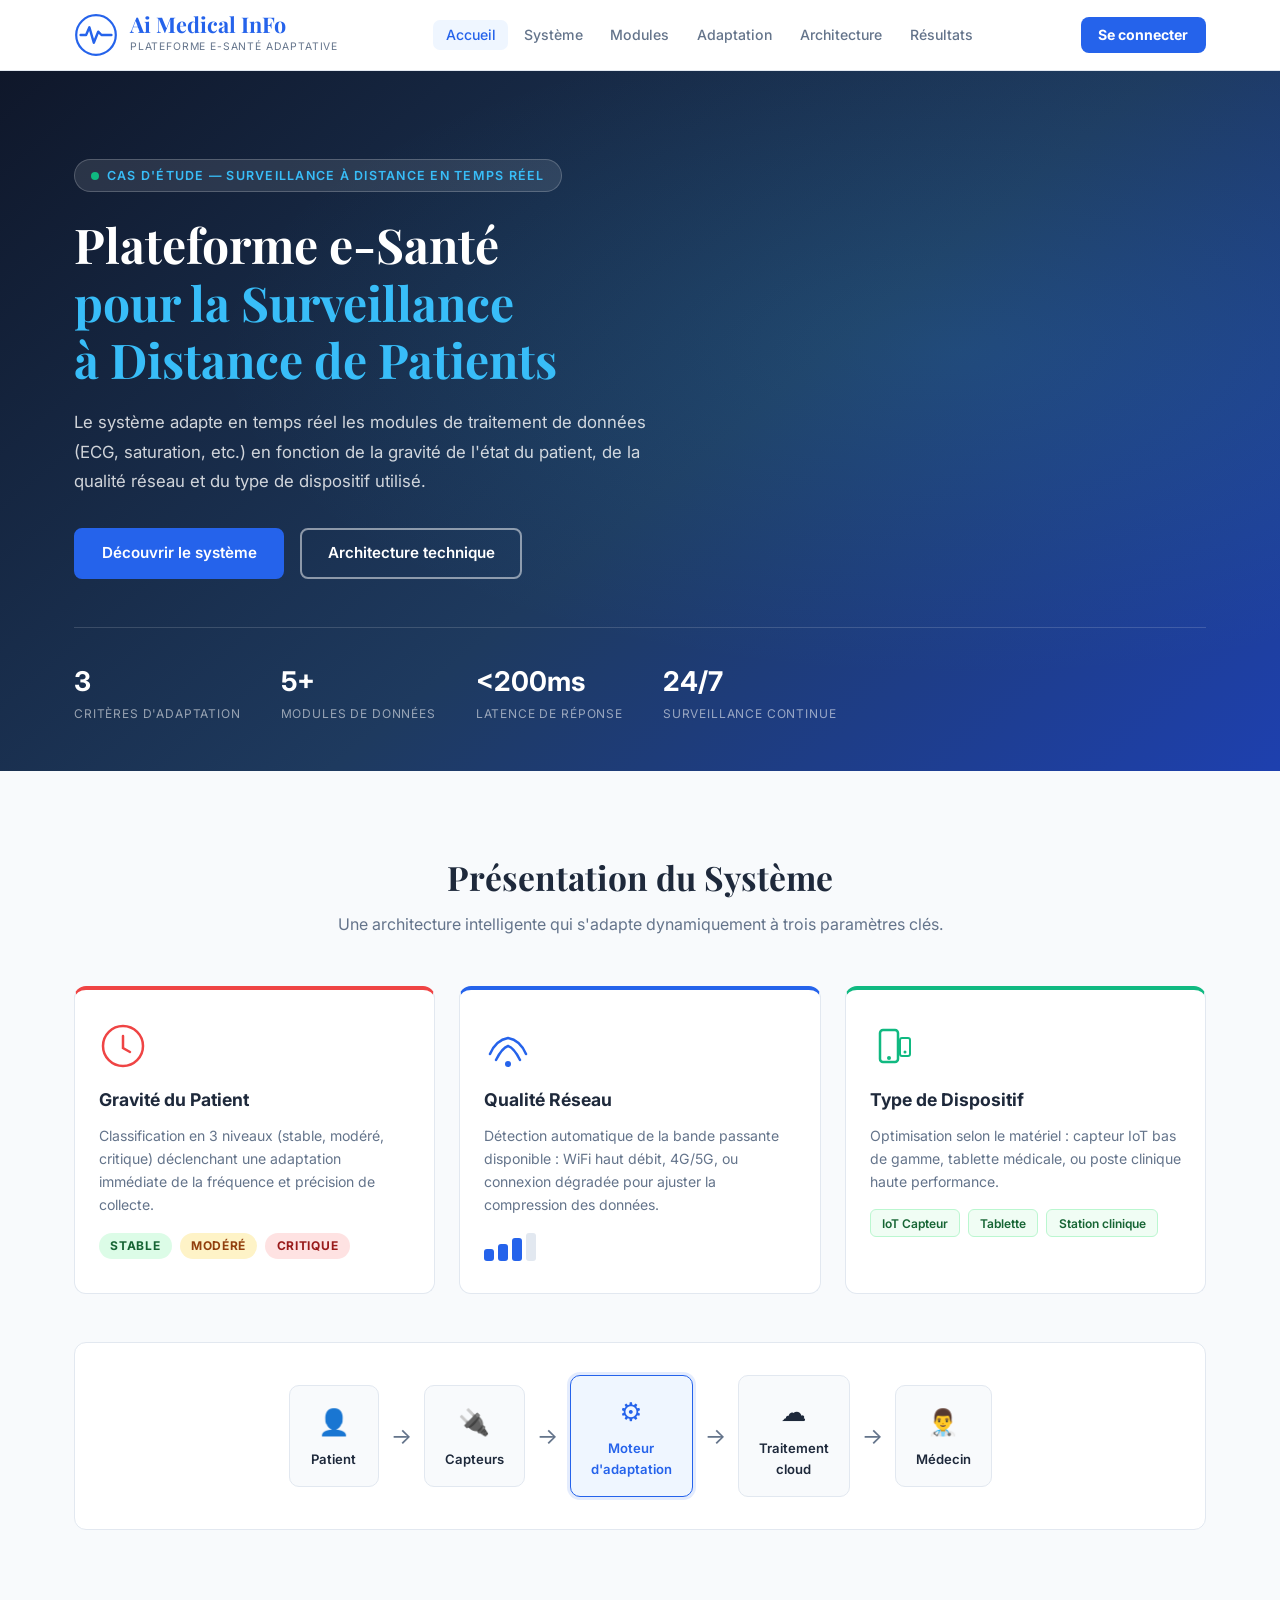
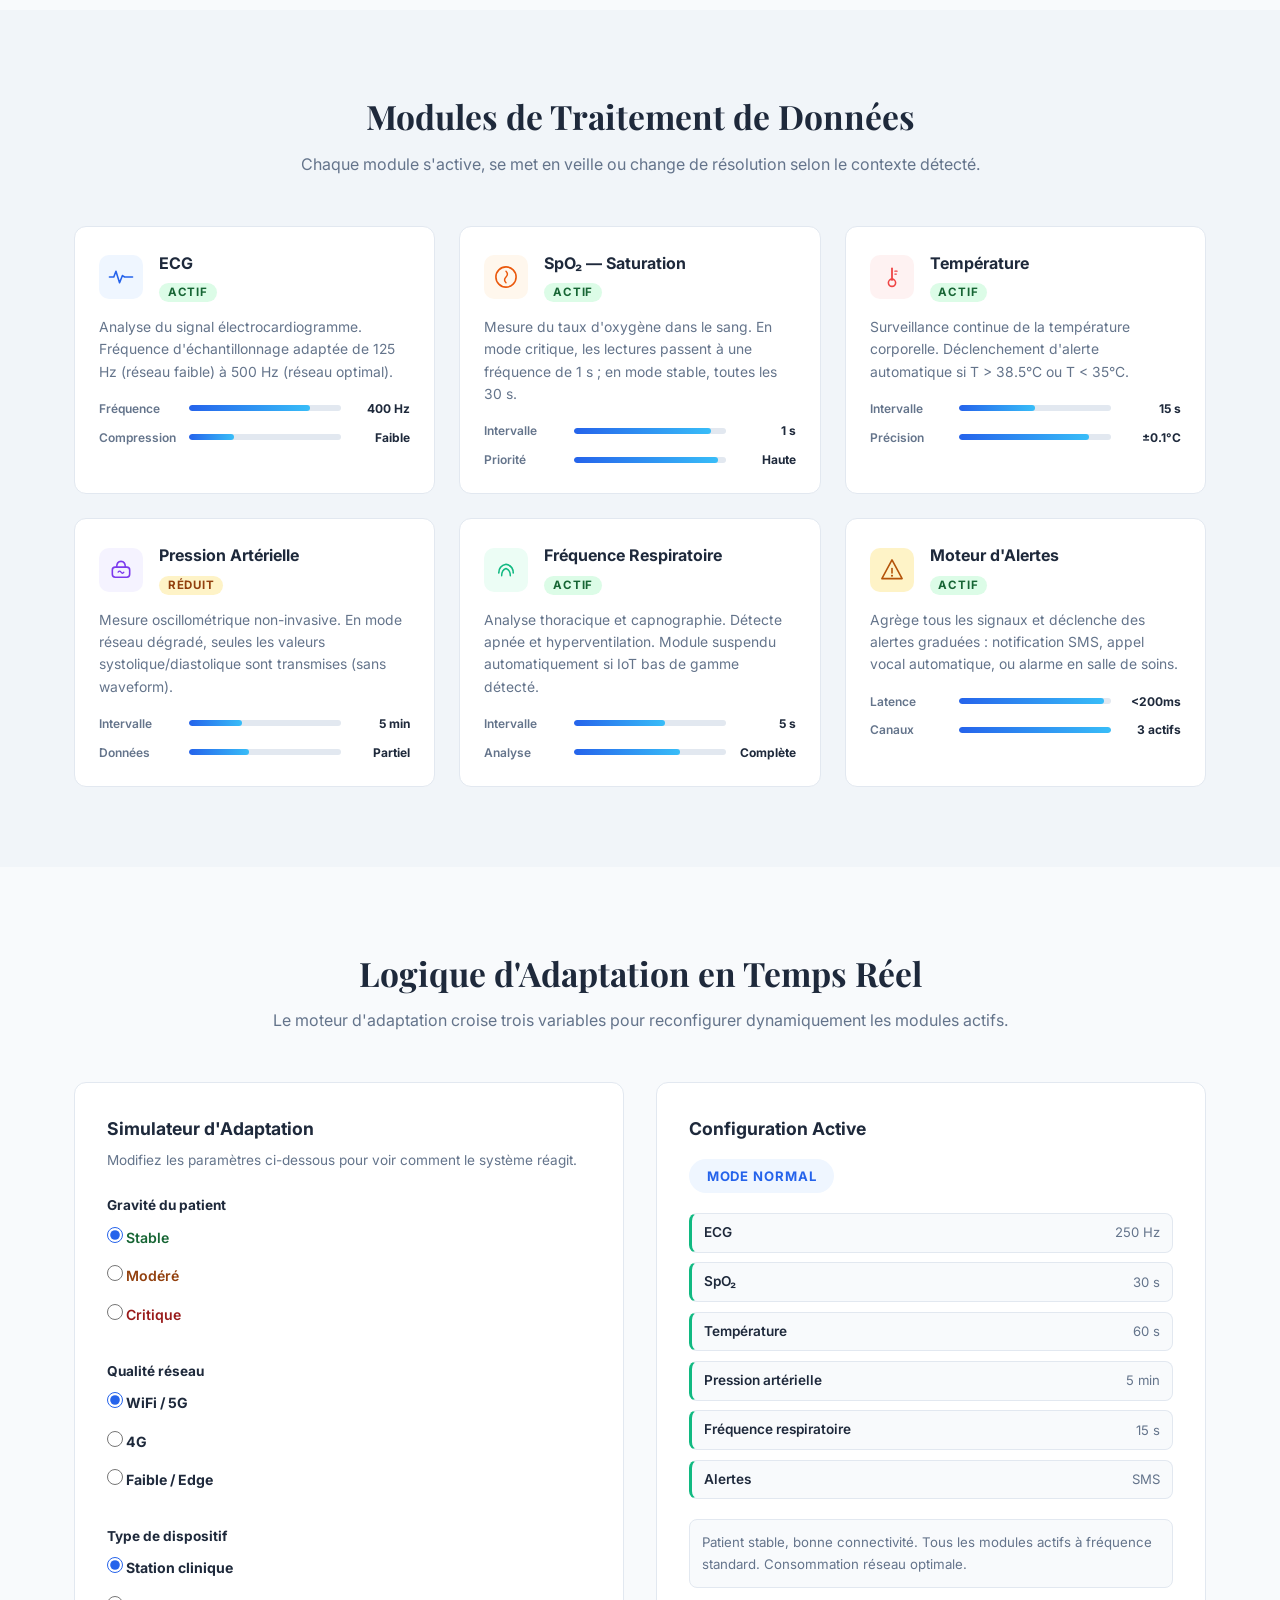
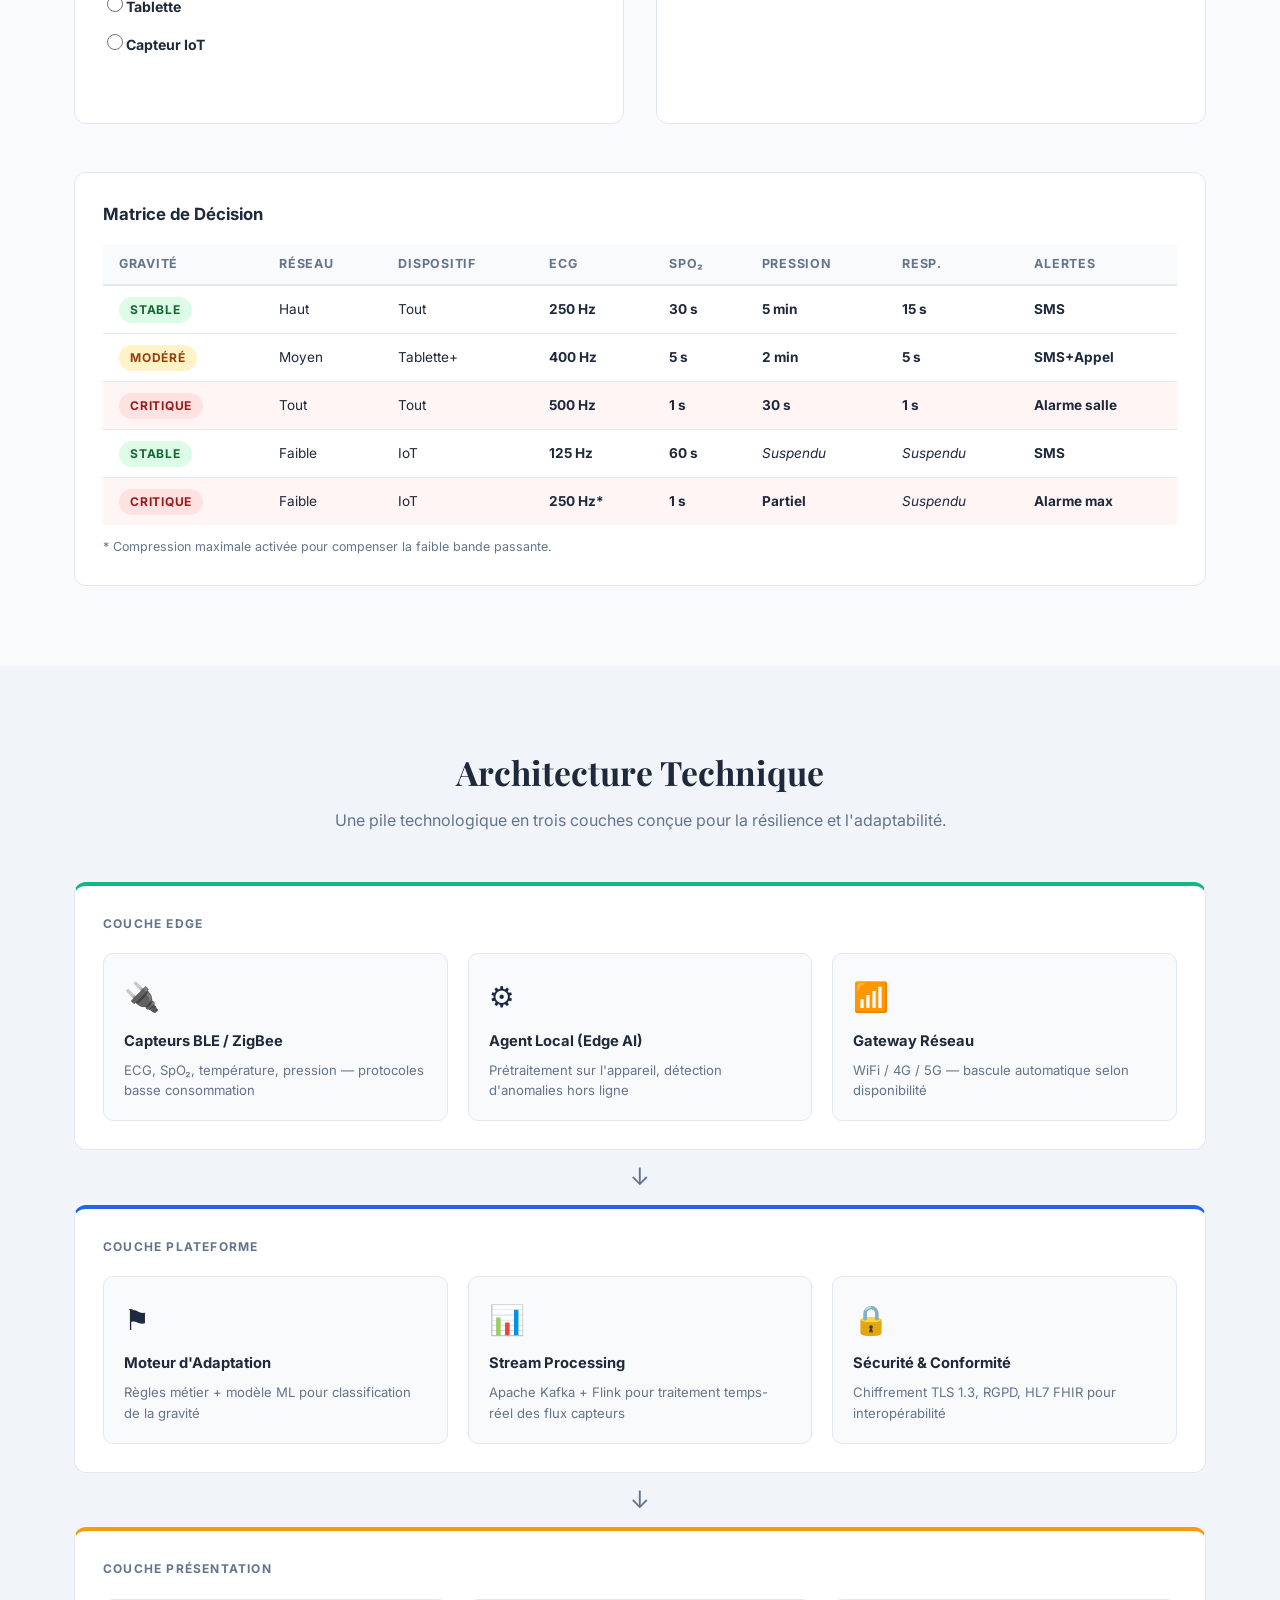
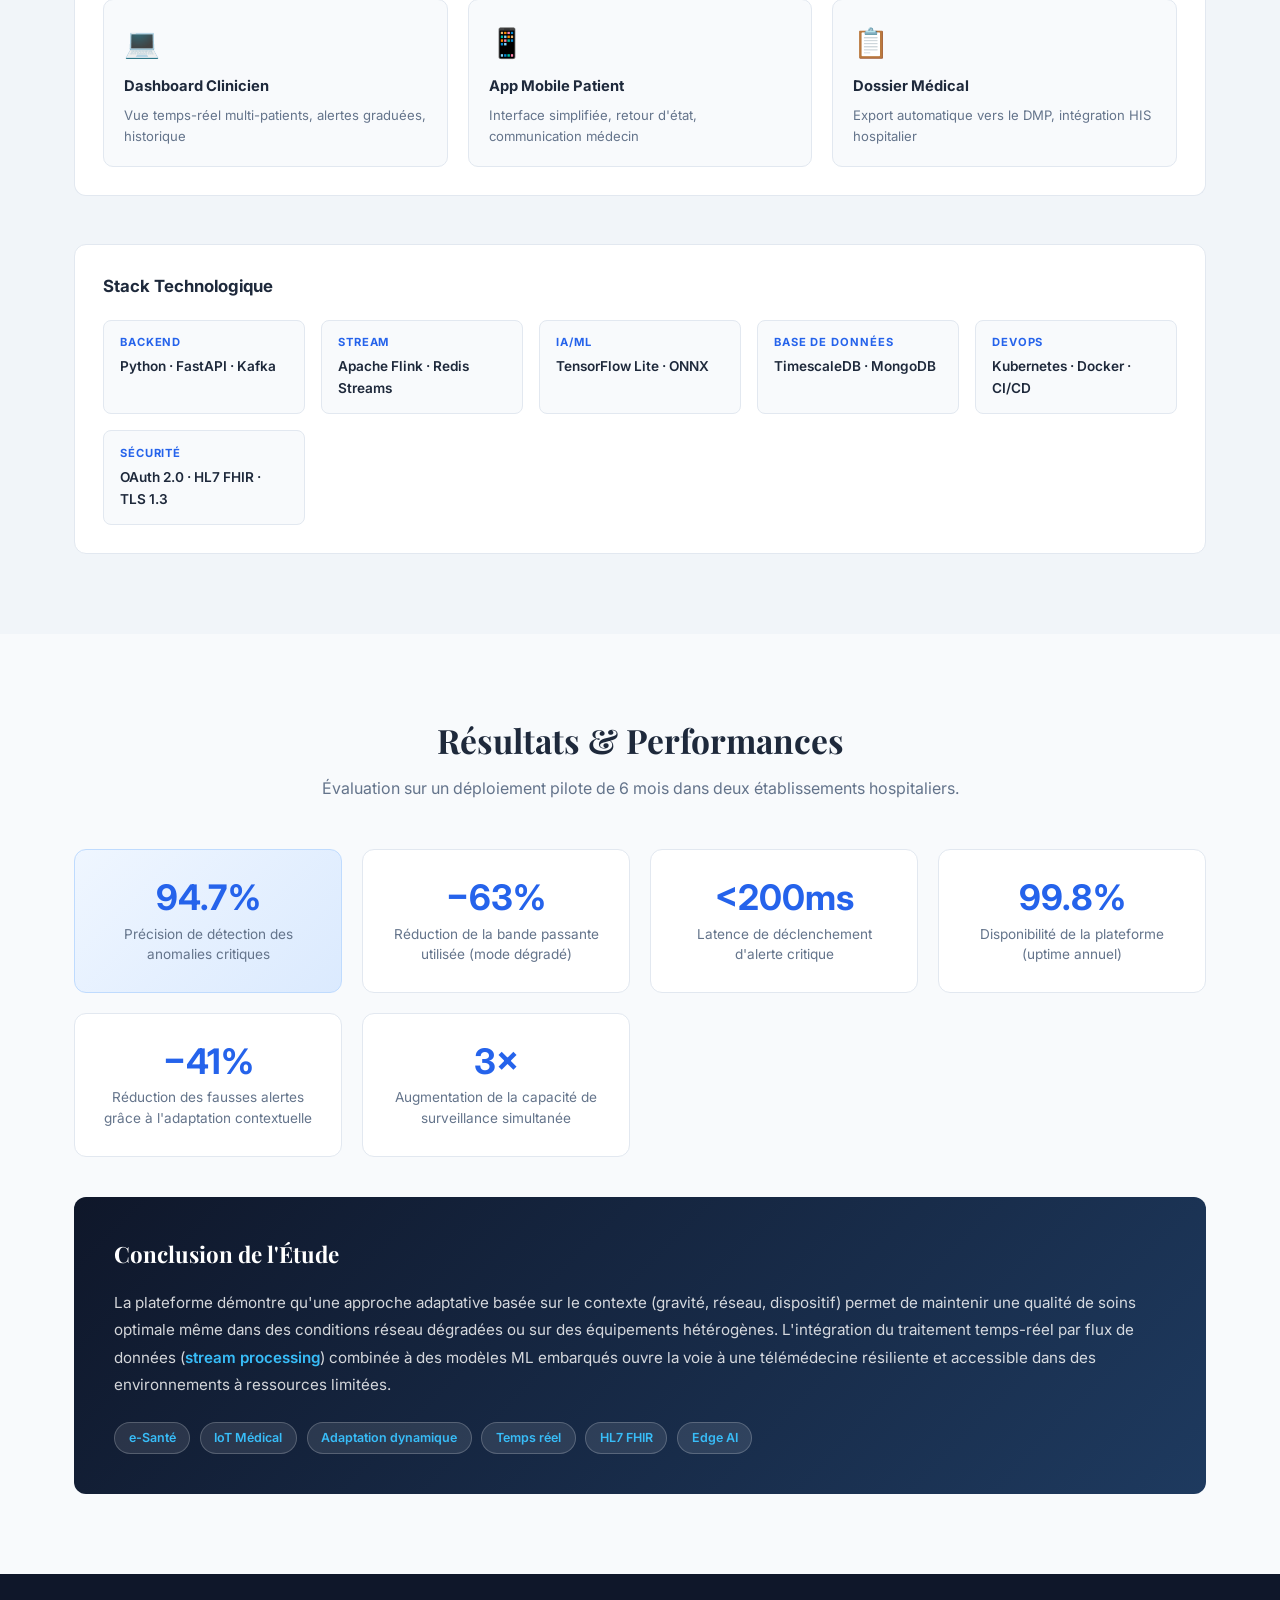
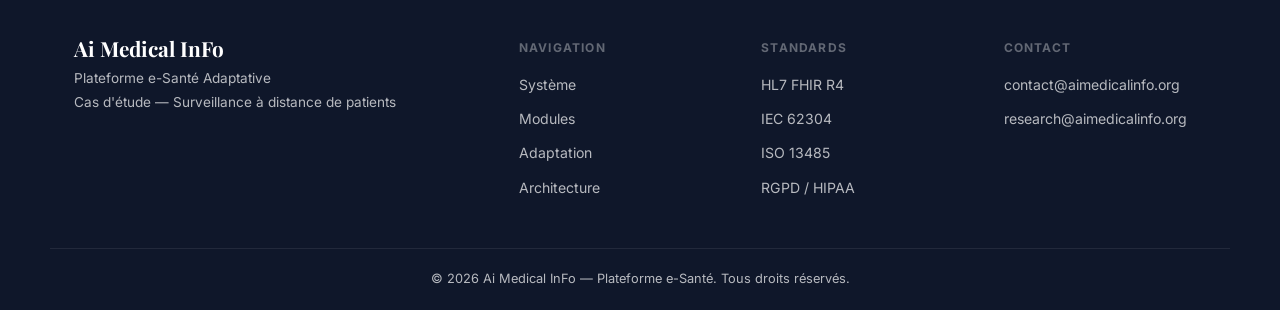
==== commit be16f621: "Add role-based login system with 4 dashboards (patient, medecin, directeur, admin)" ====
--- a/index.html
+++ b/index.html
@@ -34,6 +34,7 @@
           <li><a href="#resultats">Résultats</a></li>
         </ul>
       </nav>
+      <a href="login.html" class="btn-connexion">Se connecter</a>
       <button class="nav-toggle" id="navToggle">&#9776;</button>
     </div>
   </header>
--- a/style.css
+++ b/style.css
@@ -43,6 +43,8 @@
 .main-nav ul { display: flex; gap: .15rem; }
 .main-nav a { padding: .4rem .8rem; border-radius: 7px; font-size: .88rem; font-weight: 500; color: var(--color-muted); transition: color .2s, background .2s; }
 .main-nav a:hover, .main-nav a.active { color: var(--color-primary); background: #eff6ff; }
+.btn-connexion { padding: .45rem 1.1rem; background: var(--color-primary); color: #fff; border-radius: 8px; font-size: .88rem; font-weight: 700; transition: background .2s, transform .2s; white-space: nowrap; }
+.btn-connexion:hover { background: var(--color-primary-dark); transform: translateY(-1px); }
 .nav-toggle { display: none; background: none; border: none; font-size: 1.5rem; cursor: pointer; color: var(--color-text); }
 
 /* ===== HERO ===== */
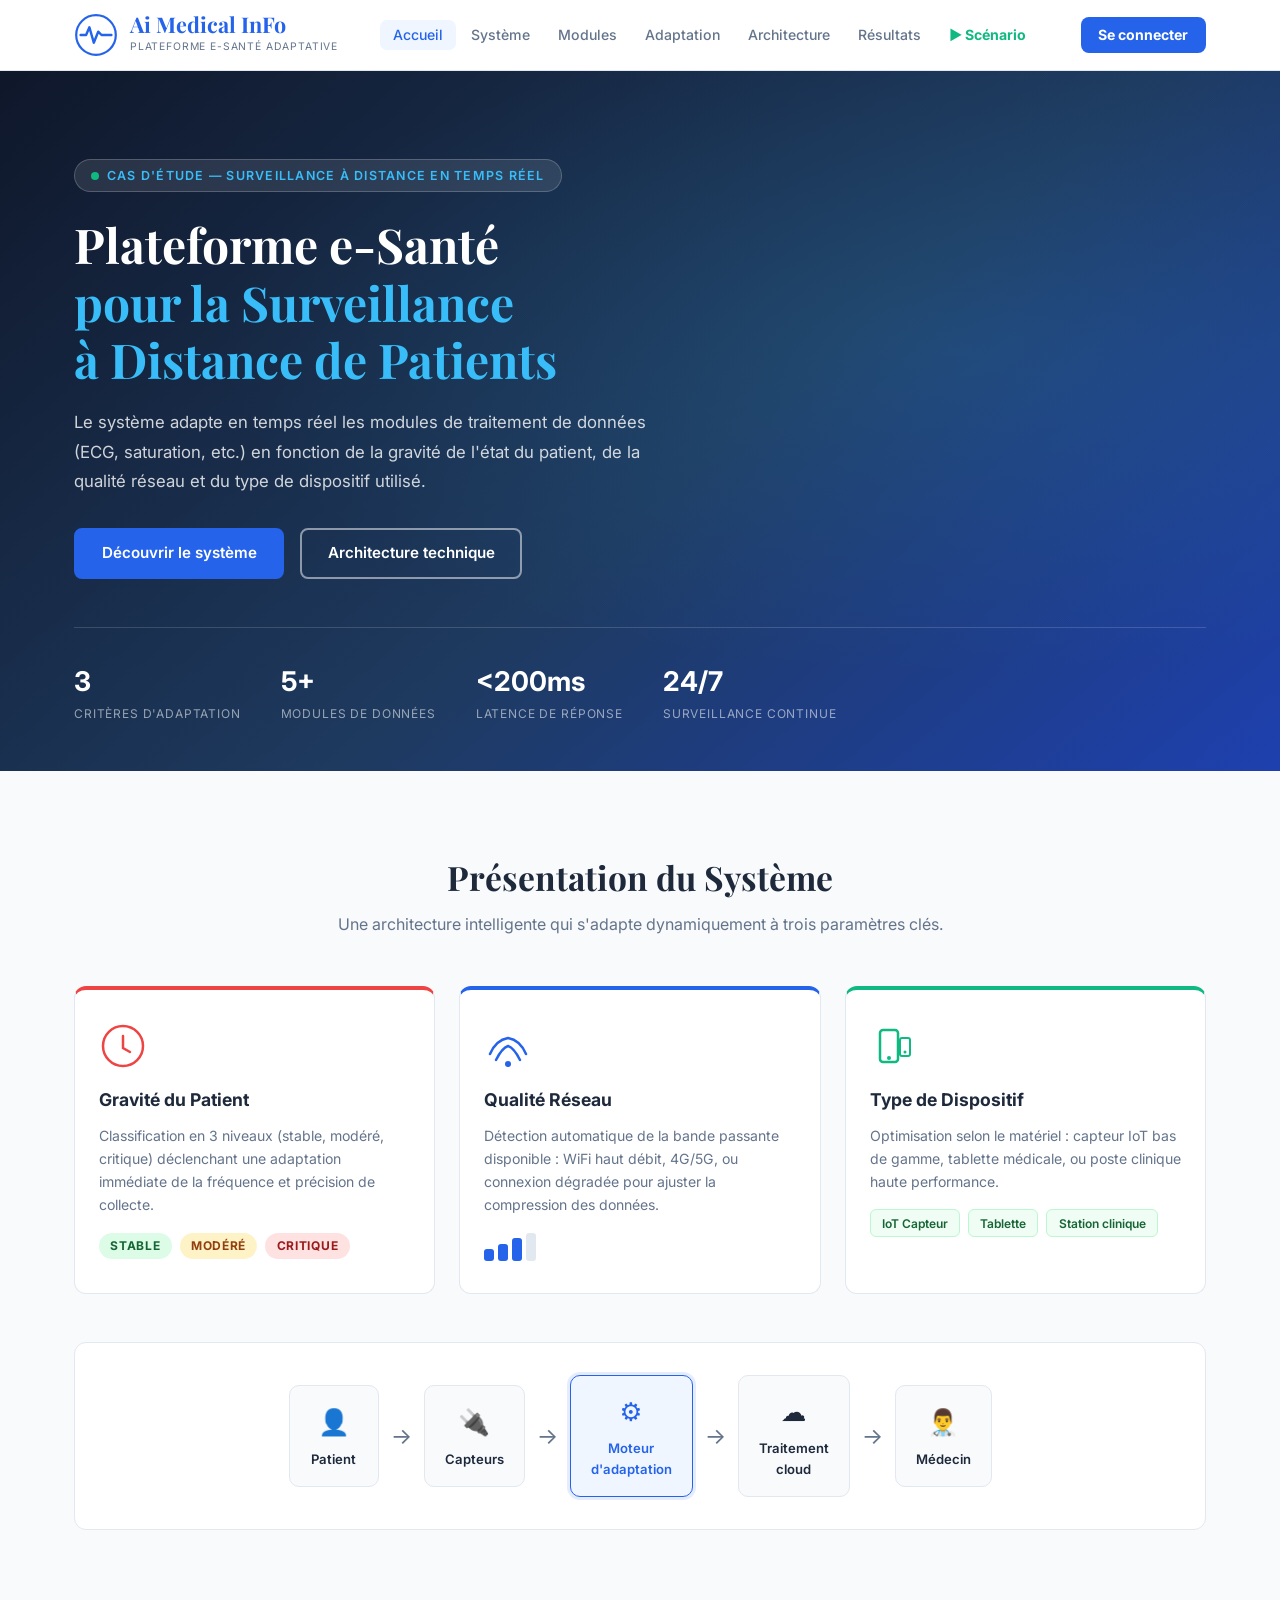
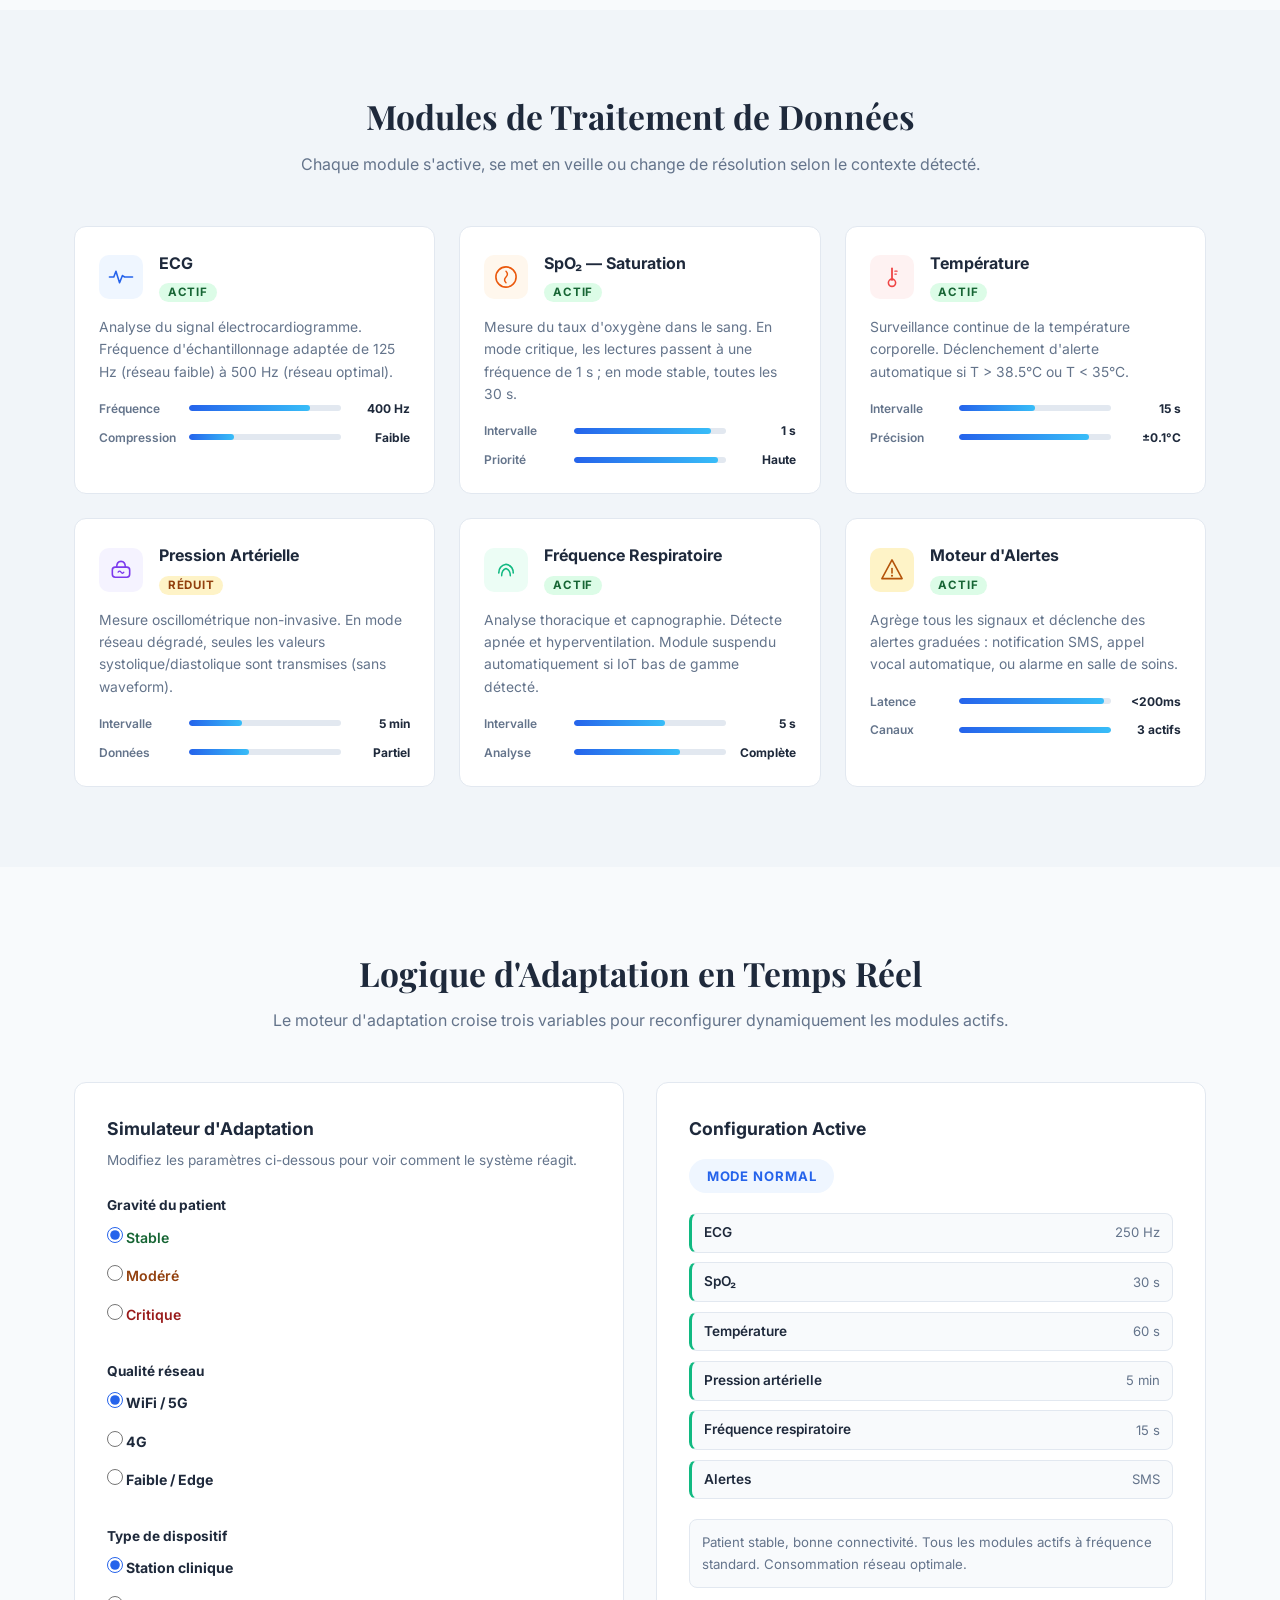
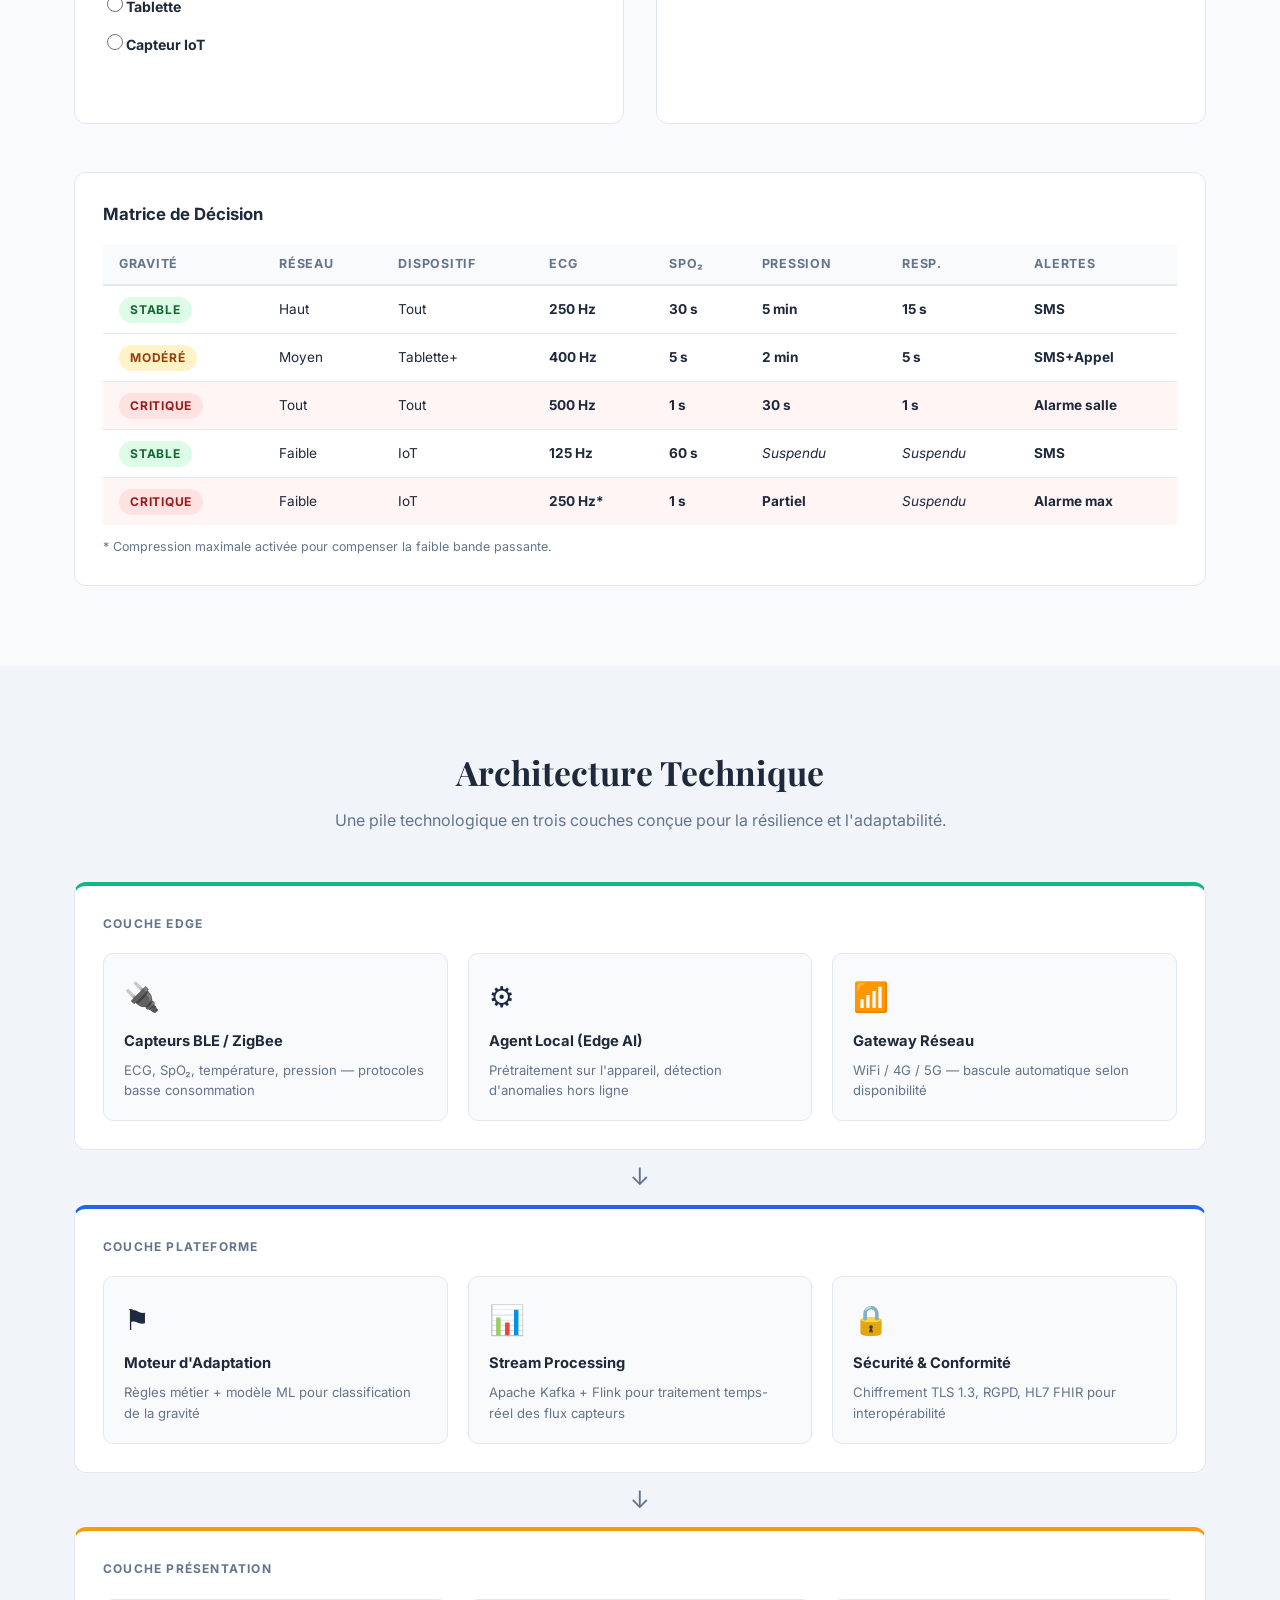
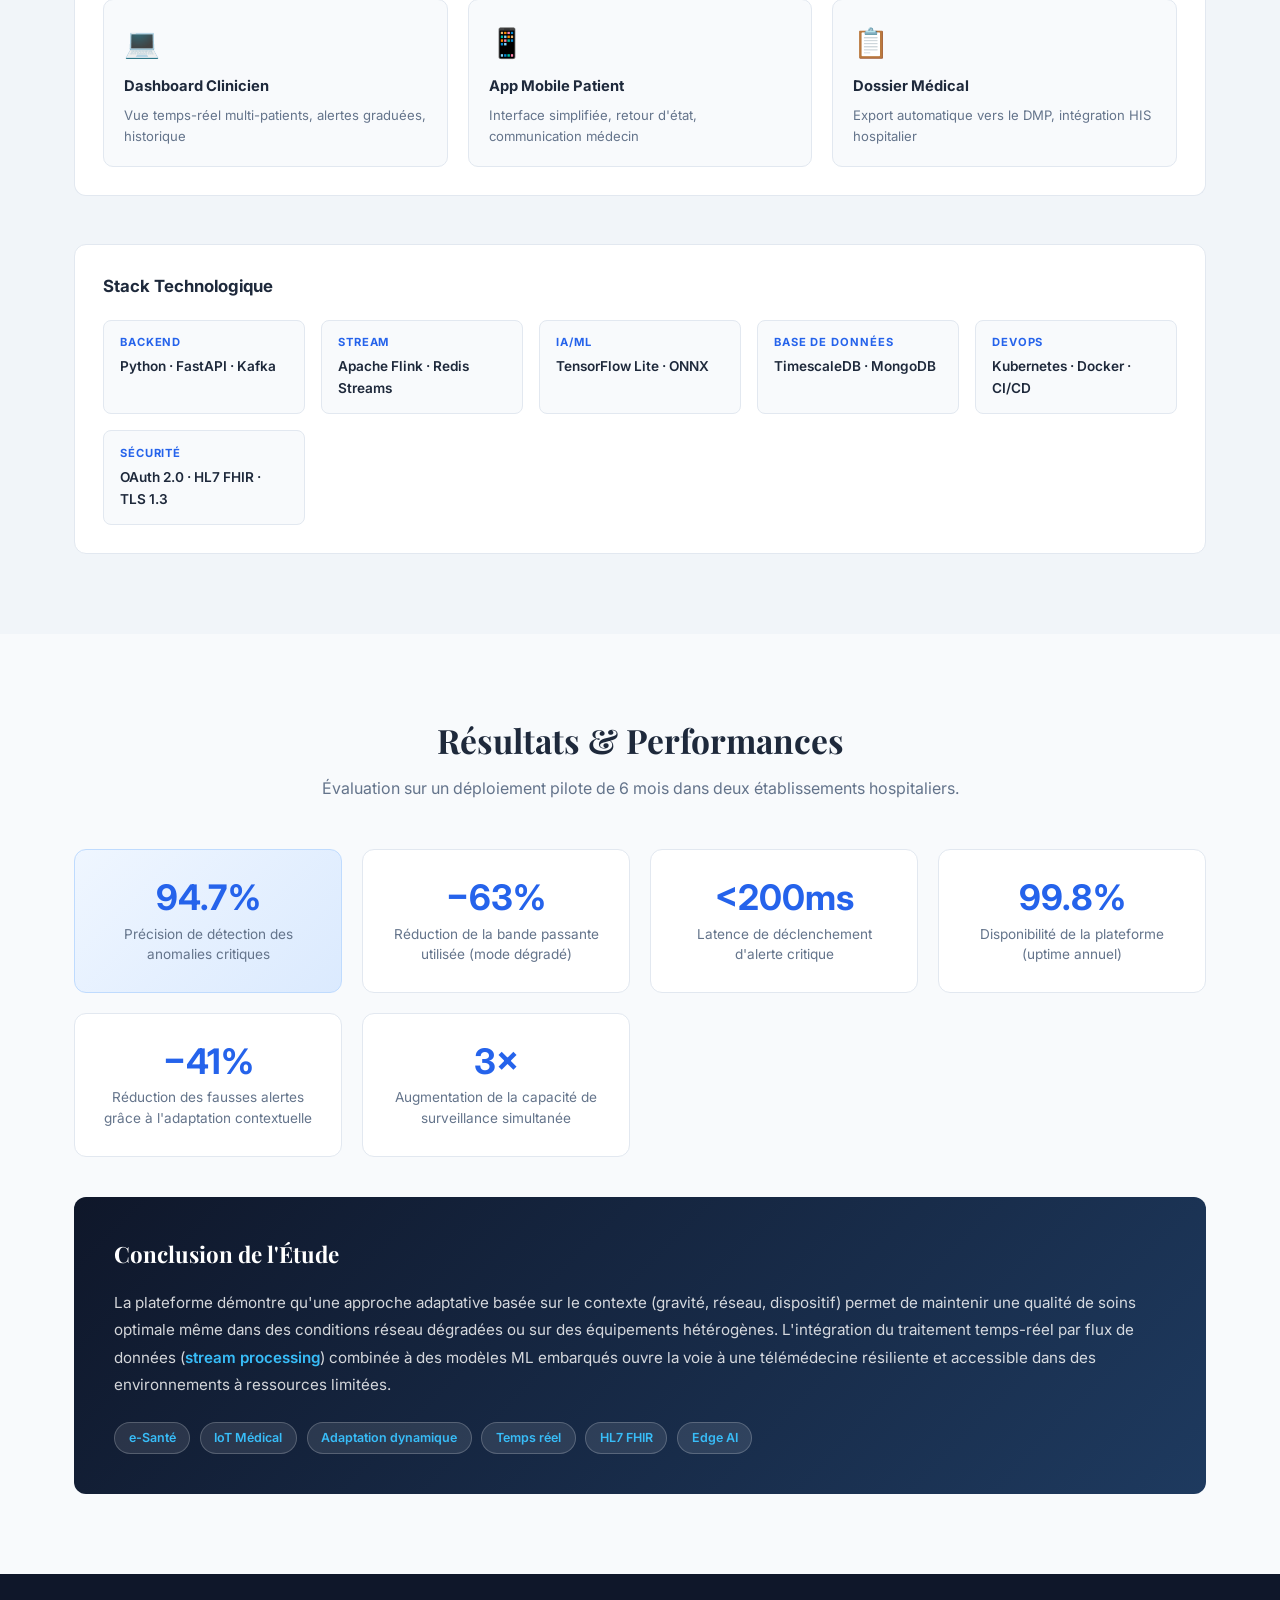
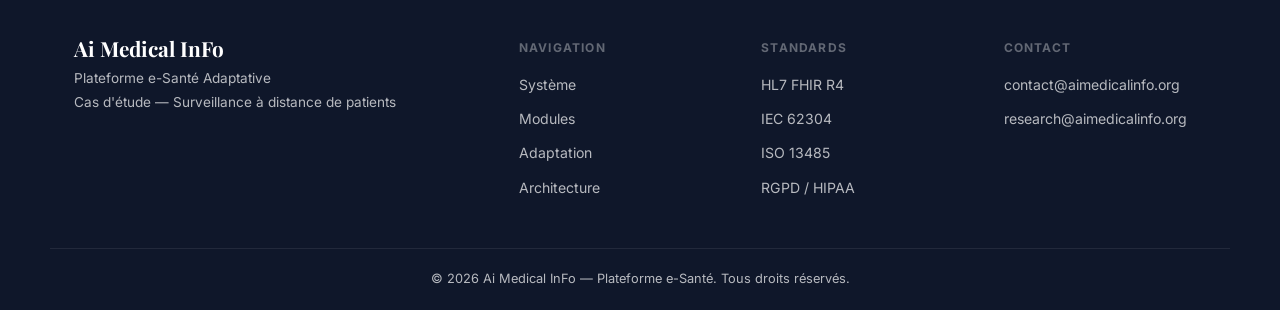
==== commit 23101c31: "Add complete e-health pipeline scenario: ECG → WebService → DB → API → Dashboard" ====
--- a/index.html
+++ b/index.html
@@ -32,6 +32,7 @@
           <li><a href="#adaptation">Adaptation</a></li>
           <li><a href="#architecture">Architecture</a></li>
           <li><a href="#resultats">Résultats</a></li>
+          <li><a href="scenario.html" style="color:#10b981;font-weight:700">▶ Scénario</a></li>
         </ul>
       </nav>
       <a href="login.html" class="btn-connexion">Se connecter</a>
